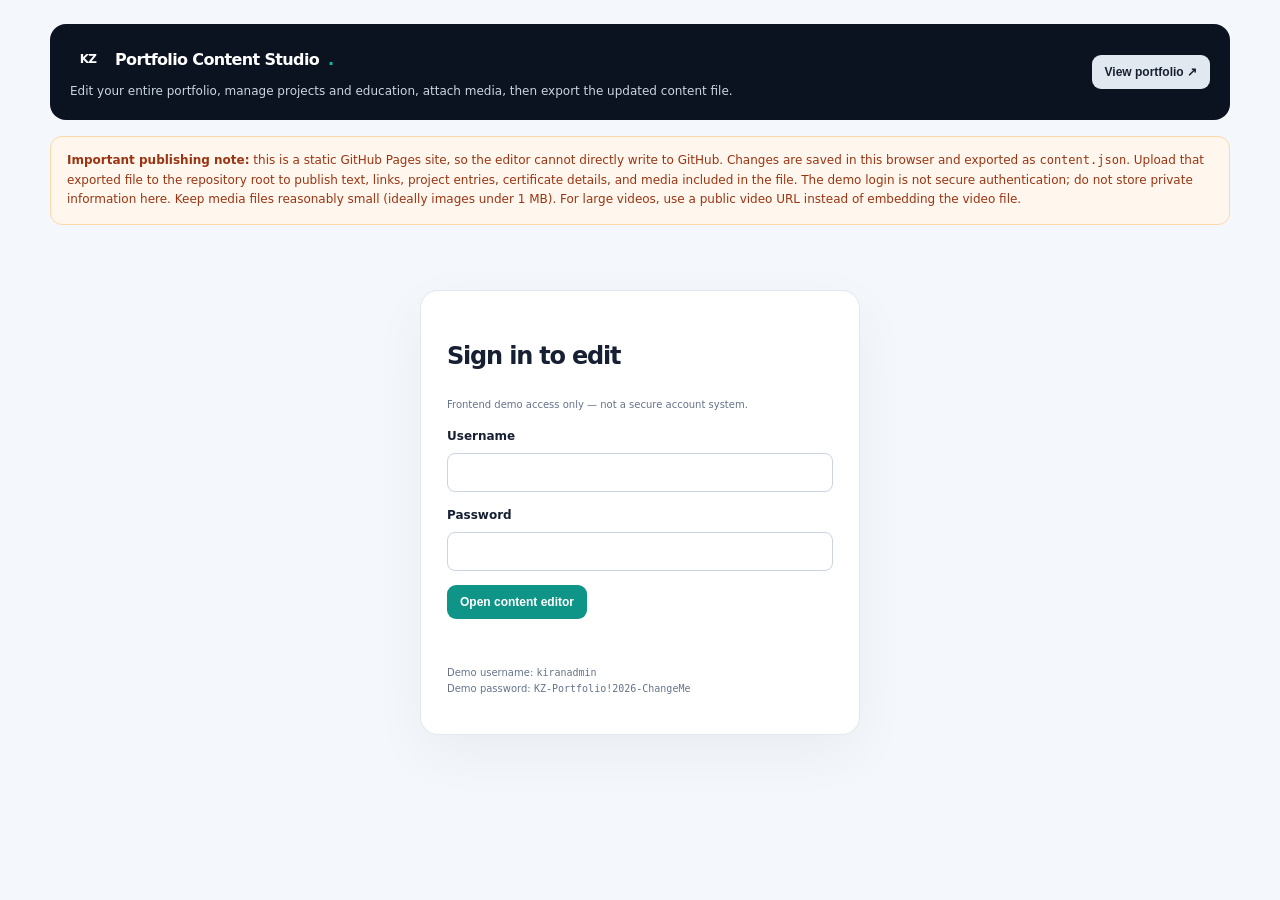
==== admin/index.html @ 41fad1ca "Add files via upload" ====
<!doctype html><html lang="en"><head><meta charset="utf-8"><meta name="viewport" content="width=device-width,initial-scale=1"><meta name="theme-color" content="#0b1220"><title>Portfolio Content Studio — Kiran Zahid</title><link rel="stylesheet" href="../styles.css"><style>
:root{--admin-bg:#f4f7fb}.admin-body{background:var(--admin-bg);color:#172033}.admin-wrap{width:min(1180px,calc(100% - 28px));margin:24px auto 60px}.topbar{display:flex;align-items:center;justify-content:space-between;gap:16px;flex-wrap:wrap;padding:18px 20px;background:#0b1220;color:#fff;border-radius:16px}.topbar .brand{color:#fff}.topbar p{font-size:12px;color:#cbd5e1;margin:4px 0 0}.warning{margin:16px 0;padding:14px 16px;background:#fff7ed;border:1px solid #fed7aa;border-radius:12px;color:#9a3412;font-size:12px;line-height:1.65}.success{background:#ecfdf5;border:1px solid #a7f3d0;color:#065f46}.toolbar{display:flex;gap:8px;flex-wrap:wrap;margin:14px 0}.btnx{border:0;border-radius:9px;padding:10px 13px;background:#0b1220;color:#fff;font:600 12px Inter, sans-serif;cursor:pointer}.btnx.alt{background:#e2e8f0;color:#172033}.btnx.teal{background:#0f9488}.btnx.danger{background:#fee2e2;color:#991b1b}.btnx:focus-visible{outline:3px solid #14b8a6;outline-offset:2px}.status{font-size:12px;min-height:22px;color:#0f766e}.layout{display:grid;grid-template-columns:245px minmax(0,1fr);gap:16px;align-items:start}.sidebar{position:sticky;top:12px;background:white;border:1px solid #e2e8f0;border-radius:14px;padding:12px}.sidebar h3{font-size:12px;margin:6px 8px 10px}.side-link{display:block;width:100%;text-align:left;border:0;background:transparent;border-radius:8px;padding:10px;font:600 12px Inter,sans-serif;color:#475569;cursor:pointer}.side-link:hover,.side-link.active{background:#ccfbf1;color:#115e59}.editor{min-width:0}.group{background:white;border:1px solid #e2e8f0;border-radius:14px;margin-bottom:14px;overflow:hidden}.group-head{display:flex;align-items:center;justify-content:space-between;gap:10px;padding:16px 18px;background:#fbfdff;border-bottom:1px solid #edf2f7}.group-head h2{font-size:17px;letter-spacing:-.03em;margin:0;overflow-wrap:anywhere}.group-body{padding:16px 18px}.field{border:1px solid #e2e8f0;border-radius:10px;padding:12px;margin:9px 0;min-width:0}.field>label,.field-label{display:block;font-size:11px;font-weight:750;color:#334155;margin-bottom:7px;overflow-wrap:anywhere}.field input[type=text],.field input[type=url],.field input[type=email],.field input[type=number],.field textarea,.field select{display:block;width:100%;border:1px solid #cbd5e1;border-radius:8px;padding:10px;font:13px Inter,sans-serif;color:#172033;background:#fff}.field textarea{min-height:82px;resize:vertical}.field input:focus,.field textarea:focus{outline:2px solid #99f6e4;border-color:#0f9488}.hint{font-size:10px;color:#64748b;margin-top:6px;line-height:1.5}.object-fields{display:grid;grid-template-columns:repeat(2,minmax(0,1fr));gap:4px}.array-item{border:1px solid #dbe4ef;border-radius:11px;margin:12px 0;overflow:hidden}.array-item-head{display:flex;align-items:center;justify-content:space-between;gap:8px;background:#f8fafc;padding:10px 12px}.array-item-head strong{font-size:12px;overflow-wrap:anywhere}.array-item-body{padding:9px}.array-actions{display:flex;gap:7px;flex-wrap:wrap;margin-top:10px}.media-preview{max-width:100%;max-height:180px;display:block;margin-top:8px;border-radius:8px}.field-actions{display:flex;gap:8px;flex-wrap:wrap;margin-top:8px}.add-field{display:flex;gap:8px;flex-wrap:wrap;margin-top:12px}.add-field input{flex:1;min-width:140px;padding:9px;border:1px solid #cbd5e1;border-radius:8px}.login-card{max-width:440px;margin:65px auto;background:white;border:1px solid #e2e8f0;border-radius:18px;padding:26px;box-shadow:0 18px 55px #0f172a0c}.login-card h1{font-size:24px;letter-spacing:-.05em}.login-card label{display:block;font-size:12px;font-weight:700;margin:14px 0}.login-card input{display:block;width:100%;margin-top:6px;padding:11px;border:1px solid #cbd5e1;border-radius:8px}.hidden{display:none!important}.small{font-size:10px;color:#64748b}.count{font-size:10px;color:#64748b;background:#e2e8f0;border-radius:99px;padding:4px 7px}.mobile-select{display:none;width:100%;padding:10px;border-radius:8px;margin-bottom:12px}@media(max-width:780px){.layout{grid-template-columns:1fr}.sidebar{position:static}.side-links{display:none}.mobile-select{display:block}.object-fields{grid-template-columns:1fr}.group-body{padding:12px}.admin-wrap{width:calc(100% - 18px);margin-top:9px}.topbar{border-radius:12px;padding:14px}}
</style></head><body class="admin-body"><main class="admin-wrap"><header class="topbar"><div><a class="brand" href="../index.html"><span class="mark">KZ</span>Portfolio Content Studio<span class="dot">.</span></a><p>Edit your entire portfolio, manage projects and education, attach media, then export the updated content file.</p></div><a class="btnx alt" href="../index.html">View portfolio ↗</a></header>
<div class="warning"><b>Important publishing note:</b> this is a static GitHub Pages site, so the editor cannot directly write to GitHub. Changes are saved in this browser and exported as <code>content.json</code>. Upload that exported file to the repository root to publish text, links, project entries, certificate details, and media included in the file. The demo login is not secure authentication; do not store private information here. Keep media files reasonably small (ideally images under 1 MB). For large videos, use a public video URL instead of embedding the video file.</div>
<section id="loginView" class="login-card"><h1>Sign in to edit</h1><p class="small">Frontend demo access only — not a secure account system.</p><form id="loginForm"><label>Username<input id="username" autocomplete="username" required></label><label>Password<input id="password" type="password" autocomplete="current-password" required></label><button class="btnx teal" type="submit">Open content editor</button><p class="status" id="loginStatus" aria-live="polite"></p></form><p class="small">Demo username: <code>kiranadmin</code><br>Demo password: <code>KZ-Portfolio!2026-ChangeMe</code></p></section>
<section id="studio" class="hidden"><div class="toolbar"><button class="btnx teal" id="saveDraft">Save draft in this browser</button><button class="btnx" id="exportJson">Export content.json for GitHub</button><button class="btnx alt" id="importJson">Import content.json</button><input id="importFile" type="file" accept="application/json,.json" class="hidden"><button class="btnx alt" id="reloadRemote">Reload published content</button><button class="btnx alt" id="previewSite">Open website</button><button class="btnx alt" id="logout">Log out</button></div><div id="status" class="status" role="status" aria-live="polite"></div><div class="layout"><aside class="sidebar"><h3>EDIT CONTENT AREAS</h3><select id="sectionSelect" class="mobile-select" aria-label="Select content area"></select><div id="sideLinks" class="side-links"></div><p class="small">Use “Add item” to add projects, skills, jobs, education or certificates. Use “Add field” to create additional custom fields.</p></aside><div class="editor"><div class="group"><div class="group-head"><h2 id="activeTitle">Portfolio content</h2><span class="count" id="itemCount">Editable</span></div><div class="group-body" id="editorArea"></div></div><div class="warning success"><b>Publishing checklist:</b> export the JSON, upload the exported <code>content.json</code> to the root of your existing GitHub repository, commit the change, wait for Pages to deploy, and refresh the public site. Uploaded image/PDF data is embedded in that JSON file.</div></div></div></section></main>
<script>
const LOGIN_USER='kiranadmin',LOGIN_PASS='KZ-Portfolio!2026-ChangeMe',DRAFT_KEY='kz-portfolio-content-v2';
const $=s=>document.querySelector(s);let data=null,active='profile',dirty=false;
const sections=[['site','Site settings'],['profile','Profile & about'],['links','Social & external links'],['skills','Skills'],['projects','Projects'],['experience','Experience'],['education','Education & courses'],['certificates','Certificates'],['contact','Contact & custom fields'],['footer','Footer']];
const clone=x=>JSON.parse(JSON.stringify(x));const pretty=k=>String(k).replace(/([a-z])([A-Z])/g,'$1 $2').replace(/[_-]/g,' ').replace(/^./,c=>c.toUpperCase());
function setStatus(msg,bad=false){$('#status').textContent=msg;$('#status').style.color=bad?'#b91c1c':'#0f766e'}
$('#loginForm').addEventListener('submit',async e=>{e.preventDefault();if($('#username').value.trim()!==LOGIN_USER||$('#password').value!==LOGIN_PASS){$('#loginStatus').textContent='Incorrect username or password.';return}$('#loginView').classList.add('hidden');$('#studio').classList.remove('hidden');await loadInitial();});
async function loadInitial(){try{const r=await fetch('../content.json',{cache:'no-store'});if(!r.ok)throw Error('fetch');data=await r.json();setStatus('Published content loaded. Edit fields and export when ready.')}catch(e){try{const raw=localStorage.getItem(DRAFT_KEY);if(raw){data=JSON.parse(raw);setStatus('Loaded saved browser draft.')}else{setStatus('Could not load content.json. Use Import content.json to load a copy.',true);return}}catch(_){setStatus('Could not load content. Import a valid content.json file.',true);return}}buildNav();renderActive();}
function buildNav(){const nav=$('#sideLinks'),sel=$('#sectionSelect');nav.replaceChildren();sel.replaceChildren();sections.forEach(([key,label])=>{const b=document.createElement('button');b.className='side-link'+(active===key?' active':'');b.textContent=label;b.onclick=()=>{active=key;renderActive();buildNav()};nav.append(b);const o=document.createElement('option');o.value=key;o.textContent=label;sel.append(o)});sel.value=active;sel.onchange=()=>{active=sel.value;renderActive();buildNav()}}
function valueType(v){if(v===null)return 'string';if(Array.isArray(v))return 'array';if(typeof v==='object')return 'object';return typeof v}
function makeField(key,val,path){const wrap=document.createElement('div');wrap.className='field';const label=document.createElement('label');label.className='field-label';label.textContent=pretty(key);wrap.append(label);const type=valueType(val);if(type==='object'){const inner=document.createElement('div');inner.className='object-fields';Object.entries(val).forEach(([k,v])=>inner.append(makeField(k,v,[...path,k])));wrap.append(inner);const add=document.createElement('div');add.className='add-field';const input=document.createElement('input');input.placeholder='New field name';const btn=document.createElement('button');btn.className='btnx alt';btn.type='button';btn.textContent='Add field';btn.onclick=()=>{const k=input.value.trim();if(!k)return;if(Object.hasOwn(val,k)){setStatus('That field already exists.',true);return}val[k]='';dirty=true;renderActive()};add.append(input,btn);wrap.append(add);return wrap}
if(type==='array'){const list=document.createElement('div');val.forEach((item,i)=>{const card=document.createElement('div');card.className='array-item';const head=document.createElement('div');head.className='array-item-head';const strong=document.createElement('strong');strong.textContent=`${pretty(key)} item ${i+1}${item&&typeof item==='object'&&!Array.isArray(item)?' — '+(item.title||item.name||item.role||item.label||item.organization||''):''}`;const del=document.createElement('button');del.className='btnx danger';del.type='button';del.textContent='Remove';del.onclick=()=>{if(confirm('Remove this item?')){val.splice(i,1);dirty=true;renderActive()}};head.append(strong,del);const body=document.createElement('div');body.className='array-item-body';body.append(makeField(String(i+1),item,[...path,i]));card.append(head,body);list.append(card)});const actions=document.createElement('div');actions.className='array-actions';const add=document.createElement('button');add.className='btnx teal';add.type='button';add.textContent='＋ Add item';add.onclick=()=>{let template;if(val.length)template=blankLike(val[0]);else template=key==='tags'?'New tag':key==='aboutParagraphs'?'New paragraph':key==='extraFields'?{label:'New field',value:''}:key==='certificates'?{title:'New certificate',issuer:'',date:'',description:'',image:'',pdf:'',link:''}:key==='links'?{label:'New link',url:'https://'}:key==='skills'?{title:'New skill group',description:'',icon:'✳',tags:[]}:key==='projects'?{title:'New project',category:'Project',status:'In progress',description:'',tags:[],image:'',imageAlt:'Project image',video:'',pdf:'',link:'',notes:''}:key==='experience'?{type:'EXPERIENCE',duration:'',role:'',organization:'',description:'',link:'',image:''}:key==='education'?{type:'COURSE',title:'New course',institution:'',status:'In progress',description:'',certificateImage:'',certificatePdf:'',link:''}:'';val.push(template);dirty=true;renderActive()};actions.append(add);wrap.append(list,actions);return wrap}
const input=(type==='boolean')?document.createElement('input'):((/description|intro|paragraph|notes|tagline|aboutLead/i.test(key)||String(val||'').length>110)?document.createElement('textarea'):document.createElement('input'));
if(type==='boolean'){input.type='checkbox';input.checked=!!val;input.onchange=()=>{setAt(path,input.checked);dirty=true}}else if(type==='number'){input.type='number';input.value=val;input.onchange=()=>{setAt(path,Number(input.value));dirty=true}}else{input.value=val??'';input.type='text';input.autocomplete='off';if(input.tagName==='TEXTAREA')input.rows=3;input.oninput=()=>{setAt(path,input.value);dirty=true;const preview=wrap.querySelector('.media-preview');if(preview&&/^data:image|^https?:.*\.(png|jpe?g|gif|webp|svg)(\?.*)?$/i.test(input.value)){preview.src=input.value}else if(preview){preview.remove()}}}
if(/^(image|portrait|certificateImage|imageAlt)$/i.test(key)||/image|portrait|photo|certificateimage/i.test(key)){input.placeholder='Paste an image URL, or use Upload image below';}else if(/^(pdf|cv|certificatePdf|video|link|url)$/i.test(key)||/pdf|video|url|link/i.test(key)){input.placeholder='Paste a public URL or relative file path';}
wrap.append(input);
if(/image|portrait|certificateimage/i.test(key)){const file=document.createElement('input');file.type='file';file.accept='image/*';file.style.marginTop='9px';file.setAttribute('aria-label','Upload image');file.onchange=()=>{const f=file.files[0];if(!f)return;if(f.size>1.5*1024*1024&&!confirm('This image is larger than 1.5 MB and will make content.json large. Continue?')){file.value='';return}const reader=new FileReader();reader.onload=()=>{setAt(path,reader.result);dirty=true;renderActive();setStatus('Image embedded in draft. Export content.json to publish it.')};reader.readAsDataURL(f)};const upLabel=document.createElement('div');upLabel.className='hint';upLabel.textContent='Or upload an image (embedded in content.json; keep it small).';wrap.append(file,upLabel);if(typeof val==='string'&&val.startsWith('data:image')){const img=document.createElement('img');img.className='media-preview';img.src=val;img.alt='Current image preview';wrap.append(img)}}
if(/pdf|cv/i.test(key)){const file=document.createElement('input');file.type='file';file.accept='application/pdf';file.style.marginTop='9px';file.onchange=()=>{const f=file.files[0];if(!f)return;if(f.size>4*1024*1024&&!confirm('This PDF is larger than 4 MB and will make content.json large. Continue?')){file.value='';return}const reader=new FileReader();reader.onload=()=>{setAt(path,reader.result);dirty=true;renderActive();setStatus('PDF embedded in draft. Export content.json to publish it.')};reader.readAsDataURL(f)};const hint=document.createElement('div');hint.className='hint';hint.textContent='Optional: upload a small PDF, or paste a relative path/URL above.';wrap.append(file,hint)}
if(/video/i.test(key)){const file=document.createElement('input');file.type='file';file.accept='video/mp4,video/webm,video/ogg';file.style.marginTop='9px';file.onchange=()=>{const f=file.files[0];if(!f)return;if(f.size>8*1024*1024&&!confirm('This video is larger than 8 MB and will make content.json very large. Continue?')){file.value='';return}const reader=new FileReader();reader.onload=()=>{setAt(path,reader.result);dirty=true;renderActive();setStatus('Video embedded in draft. Export content.json to publish it. For large videos, use a hosted video URL instead.')};reader.readAsDataURL(f)};const hint=document.createElement('div');hint.className='hint';hint.textContent='Paste a public video URL, or upload a small MP4/WebM/Ogg video (up to 8 MB recommended). For large videos, use a hosted URL.';wrap.append(file,hint)}
if(path.length>1){const del=document.createElement('button');del.type='button';del.className='btnx alt';del.style.marginTop='8px';del.textContent='Remove this field';del.onclick=()=>{if(confirm('Remove field “'+pretty(key)+'”?')){deleteAt(path);dirty=true;renderActive()}};wrap.append(del)}
return wrap}
function blankLike(v){if(Array.isArray(v))return [];if(v&&typeof v==='object')return Object.fromEntries(Object.entries(v).map(([k,x])=>[k,blankLike(x)]));if(typeof v==='number')return 0;if(typeof v==='boolean')return false;return ''}
function getAt(path){return path.reduce((o,k)=>o[k],data)}function setAt(path,v){let o=data;for(let i=0;i<path.length-1;i++)o=o[path[i]];o[path[path.length-1]]=v}function deleteAt(path){let o=data;for(let i=0;i<path.length-1;i++)o=o[path[i]];if(Array.isArray(o))o.splice(path[path.length-1],1);else delete o[path[path.length-1]]}
function renderActive(){if(!data)return;const entry=sections.find(x=>x[0]===active);$('#activeTitle').textContent=entry?entry[1]:active;$('#itemCount').textContent=Array.isArray(data[active])?`${data[active].length} items`:'Editable fields';const area=$('#editorArea');area.replaceChildren();const val=data[active];area.append(makeField(active,val,[active]));dirty=false}
$('#saveDraft').onclick=()=>{try{localStorage.setItem(DRAFT_KEY,JSON.stringify(data));setStatus('Draft saved in this browser. It is not published until you export and upload content.json.')}catch(e){setStatus('Could not save draft. Media may be too large; export content.json instead.',true)}};
$('#exportJson').onclick=()=>{try{const blob=new Blob([JSON.stringify(data,null,2)],{type:'application/json;charset=utf-8'});const url=URL.createObjectURL(blob);const a=document.createElement('a');a.href=url;a.download='content.json';document.body.append(a);a.click();a.remove();setTimeout(()=>URL.revokeObjectURL(url),1000);setStatus('Exported content.json. Upload this file to the root of your GitHub repository and commit it.')}catch(e){setStatus('Export failed: '+e.message,true)}};
$('#importJson').onclick=()=>$('#importFile').click();$('#importFile').onchange=async e=>{const f=e.target.files[0];if(!f)return;try{const parsed=JSON.parse(await f.text());if(!parsed.profile||!parsed.site)throw Error('This does not look like the portfolio content.json file.');data=parsed;active='profile';buildNav();renderActive();setStatus('Imported JSON. Review it, then export when ready.')}catch(err){setStatus('Import failed: '+err.message,true)}e.target.value=''};
$('#reloadRemote').onclick=async()=>{if(dirty&&!confirm('Reloading replaces unsaved edits. Continue?'))return;try{const r=await fetch('../content.json?reload='+Date.now(),{cache:'no-store'});if(!r.ok)throw Error('HTTP '+r.status);data=await r.json();buildNav();renderActive();setStatus('Reloaded currently published content.')}catch(e){setStatus('Could not reload published content. Use Import instead.',true)}};
$('#previewSite').onclick=()=>window.open('../index.html','_blank','noopener');$('#logout').onclick=()=>{if(dirty&&!confirm('You have unsaved changes. Log out anyway?'))return;$('#studio').classList.add('hidden');$('#loginView').classList.remove('hidden');$('#loginForm').reset()};
</script></body></html>
---- styles.css ----
:root{--navy:#0b1220;--navy2:#14213d;--teal:#14b8a6;--blue:#3b82f6;--bg:#f8fafc;--ink:#172033;--muted:#64748b;--line:#e2e8f0;--container:1160px;--ease:220ms ease}*{box-sizing:border-box}html{scroll-behavior:smooth;scroll-padding-top:90px}body{margin:0;font-family:Inter,ui-sans-serif,system-ui,-apple-system,"Segoe UI",sans-serif;color:var(--ink);line-height:1.65;-webkit-font-smoothing:antialiased}a{color:inherit;text-decoration:none}.container{width:min(var(--container),calc(100% - 48px));margin:auto}.skip{position:absolute;top:-60px;left:12px;z-index:999;background:white;padding:10px}.skip:focus{top:12px}.header{height:80px;position:sticky;top:0;z-index:50;background:rgba(255,255,255,.94);backdrop-filter:blur(16px);border-bottom:1px solid #e2e8f0}.nav{height:100%;display:flex;align-items:center;justify-content:space-between;gap:20px}.brand{display:inline-flex;align-items:center;gap:9px;font-size:16px;font-weight:750;letter-spacing:-.04em;white-space:nowrap}.mark{width:36px;height:36px;display:grid;place-items:center;background:var(--navy);color:white;border-radius:11px;font-size:12px}.dot{color:var(--teal)}nav{display:flex;align-items:center;gap:23px;font-size:11px;font-weight:650;color:#475569}nav>a:not(.navcv):hover{color:var(--teal)}.navcv{padding:10px 14px;background:var(--navy);color:white;border-radius:9px}.menu{display:none}.hero{position:relative;overflow:hidden;background:var(--navy);color:#fff;padding:80px 0 70px;min-height:610px;display:flex;align-items:center}.gridbg{position:absolute;inset:0;background-image:linear-gradient(rgba(148,163,184,.05) 1px,transparent 1px),linear-gradient(90deg,rgba(148,163,184,.05) 1px,transparent 1px);background-size:54px 54px;mask-image:linear-gradient(90deg,#000,transparent 90%)}.hero-grid{position:relative;display:grid;grid-template-columns:1.1fr .9fr;gap:48px;align-items:center}.eyebrow{display:inline-flex;align-items:center;gap:9px;border:1px solid #334155;background:#101c30;border-radius:99px;padding:7px 12px;color:#cbd5e1;font-size:10px}.eyebrow i,.availability i{width:7px;height:7px;border-radius:50%;background:var(--teal);box-shadow:0 0 0 4px #14b8a61e}.kicker{font-size:10px;letter-spacing:.22em;color:#94a3b8;font-weight:800;margin:28px 0 4px}.hero h1{font-size:clamp(52px,6.5vw,78px);letter-spacing:-.075em;line-height:1.03;margin:0;font-weight:800}.hero h1 span{color:var(--teal)}.hero h2{font-size:15px;line-height:1.65;font-weight:550;color:#d2dae6;max-width:520px;margin:20px 0 12px}.hero h2 b{color:var(--teal);font-weight:400}.intro{font-size:14px;color:#aebbd0;max-width:520px;line-height:1.85}.actions{display:flex;gap:12px;flex-wrap:wrap;margin-top:27px}.btn{display:inline-flex;align-items:center;justify-content:center;gap:12px;border-radius:10px;padding:13px 18px;font-size:11px;font-weight:750;min-height:46px;transition:transform var(--ease),background var(--ease)}.btn:hover{transform:translateY(-2px)}.primary{background:var(--teal);color:#062a2a}.primary:hover{background:#2dd4bf}.outline{border:1px solid #475569;color:#f8fafc}.outline:hover{background:#ffffff0d}.social{display:flex;flex-wrap:wrap;gap:20px;margin-top:31px}.social a{font-size:10px;color:#9aa9bf;font-weight:650}.social a:hover{color:white}.hero-visual{position:relative;min-height:390px;display:grid;place-items:center}.orbit{position:absolute;width:360px;height:360px;border:1px solid #14b8a628;border-radius:50%;box-shadow:0 0 0 35px #3b82f60a,0 0 0 75px #14b8a608}.portrait{position:relative;width:270px;height:325px;border:1px solid #47556980;border-radius:28px;background:linear-gradient(145deg,#1e293b,#0f172a);display:flex;align-items:center;justify-content:center;flex-direction:column;box-shadow:0 28px 80px #0004}.avatar{width:130px;height:130px;border:1px solid #5eead4;border-radius:50%;display:grid;place-items:center;background:linear-gradient(145deg,#1f3d56,#13263c);font-size:39px;font-weight:800;color:#d5fff8;letter-spacing:-.08em}.portrait small{font-size:8px;letter-spacing:.15em;color:#7e94ad;margin-top:15px}.portrait p{text-align:center;color:#cbd5e1;font-size:14px;line-height:1.6}.portrait p strong{color:#fff}.float{position:absolute;display:flex;align-items:center;gap:10px;padding:12px;background:#111d30;border:1px solid #47556980;border-radius:12px;box-shadow:0 12px 30px #0003}.ftop{top:40px;right:-5px}.fbottom{bottom:34px;left:-12px}.mini{width:30px;height:30px;display:grid;place-items:center;border-radius:8px}.mini.teal{background:#14b8a626;color:#5eead4}.mini.blue{background:#3b82f626;color:#93c5fd}.float b,.float small{display:block}.float b{font-size:10px}.float small{font-size:8px;color:#94a3b8}.hero-line{position:absolute;bottom:0;height:3px;width:100%;background:linear-gradient(90deg,transparent,var(--teal),var(--blue),transparent)}.section{padding:100px 0}.two{display:grid;grid-template-columns:.8fr 1.2fr;gap:90px}.label{font-size:10px;letter-spacing:.18em;font-weight:800;color:#64748b;margin:0 0 18px}.section-title{font-size:clamp(32px,4vw,45px);line-height:1.15;letter-spacing:-.065em;margin:0;font-weight:800}.section-title span{color:var(--teal)}.accent{width:52px;height:3px;background:var(--teal);border-radius:5px;margin-top:24px}.copy .lead{font-size:19px;font-weight:650;line-height:1.55;letter-spacing:-.03em;margin:0 0 16px}.copy>p:not(.lead){font-size:13px;color:var(--muted);line-height:1.9}.facts{display:grid;grid-template-columns:repeat(3,1fr);gap:12px;border-top:1px solid var(--line);padding-top:22px;margin-top:26px}.facts>div{display:flex;gap:9px;align-items:flex-start}.facts b{display:grid;place-items:center;flex-shrink:0;width:30px;height:30px;border-radius:9px;background:#f0fdfa;color:#0f9488}.facts span{font-size:9px;color:var(--muted);line-height:1.5}.facts strong{display:block;color:var(--ink);font-size:10px}.skills{background:var(--bg)}.heading{margin-bottom:36px}.heading>p:last-child{font-size:13px;color:var(--muted);margin-top:13px}.center{text-align:center}.center>p:last-child{margin-inline:auto}.skill-grid{display:grid;grid-template-columns:repeat(4,1fr);gap:15px}.skill-card{padding:23px 20px;border:1px solid var(--line);border-radius:16px;background:#fff;transition:transform var(--ease),box-shadow var(--ease)}.skill-card:hover,.project:hover{transform:translateY(-4px);box-shadow:0 18px 50px #0f172a0c}.skill-icon{width:41px;height:41px;border-radius:12px;display:grid;place-items:center;font-size:18px;font-weight:700}.mint{background:#ccfbf1;color:#0f766e}.bluebg{background:#dbeafe;color:#1d4ed8}.purple{background:#ede9fe;color:#6d28d9}.amber{background:#fef3c7;color:#b45309}.skill-card h3{font-size:15px;letter-spacing:-.03em;margin:16px 0 7px}.skill-card p{font-size:10px;color:var(--muted);line-height:1.75}.tags{display:flex;flex-wrap:wrap;gap:6px}.tags span{background:#f1f5f9;color:#475569;padding:5px 7px;border-radius:6px;font-size:8px;font-weight:650;line-height:1.4}.project-grid{display:grid;grid-template-columns:repeat(2,minmax(0,1fr));gap:20px}.project{border:1px solid var(--line);border-radius:17px;overflow:hidden;background:white;transition:transform var(--ease),box-shadow var(--ease);min-width:0}.art{height:220px;position:relative;display:flex;align-items:center;justify-content:center;overflow:hidden}.art>small{position:absolute;bottom:13px;left:16px;font-size:7px;letter-spacing:.14em;color:#9cb0c4}.lead-art{background:linear-gradient(135deg,#101c31,#1b3550)}.lead-art:before{content:"";position:absolute;inset:0;background-image:radial-gradient(#94a3b830 1px,transparent 1px);background-size:18px 18px}.artlabel{position:absolute;top:15px;left:17px;font-size:8px;letter-spacing:.15em;color:#a8bdcf;font-weight:800;z-index:1}.flow{position:relative;display:flex;align-items:center;gap:8px;z-index:1}.flow span{padding:14px 8px;background:#0f172acc;border:1px solid #64748b80;border-radius:8px;color:#e2e8f0;font-size:8px}.flow i{color:#5eead4;font-style:normal}.support-art{background:linear-gradient(135deg,#18243c,#293a58)}.mailbox{width:min(310px,84%);background:#0a1322d9;border:1px solid #94a3b840;border-radius:11px;overflow:hidden;color:#dbe5ef;z-index:1}.mailhead{font-size:8px;letter-spacing:.1em;padding:11px;border-bottom:1px solid #94a3b820;color:#b9c8da}.mailbox>div:not(.mailhead){padding:12px;border-bottom:1px solid #94a3b81c;font-size:9px}.mailbox small{display:block;color:#8da0b7;margin-left:22px;font-size:8px}.qa-art{background:linear-gradient(135deg,#eaf5f4,#e9effa)}.checklist{width:min(310px,82%);background:#fff;border:1px solid #dbe6e9;border-radius:12px;padding:15px;box-shadow:0 18px 35px #0f172a0d}.checklist>b{display:block;font-size:9px;letter-spacing:.1em;color:#64748b;border-bottom:1px solid #edf2f5;padding-bottom:10px}.checklist>b span{float:right;color:#0f9488}.checklist p{font-size:9px;color:#334155;border-bottom:1px solid #f1f5f9;padding:8px 0;margin:0}.checklist small{float:right;color:#94a3b8;font-size:8px}.progress{height:4px;background:#e2e8f0;margin-top:10px;border-radius:5px;overflow:hidden}.progress i{display:block;width:68%;height:100%;background:var(--teal)}.robot-art{background:linear-gradient(135deg,#121e31,#273e58);flex-direction:column;gap:12px}.robot{width:120px;height:120px;position:relative;display:flex;align-items:center;flex-direction:column;padding-top:10px}.rhead{width:60px;height:45px;border:2px solid #6ee7d8;background:#193a4c;border-radius:14px;display:flex;justify-content:center;align-items:center;gap:12px}.rhead i{width:8px;height:8px;background:#5eead4;border-radius:50%}.rbody{width:72px;height:42px;border:2px solid #668aa5;border-radius:12px;margin-top:6px;background:#20344d;display:flex;align-items:center;justify-content:center;gap:14px}.rbody i{width:8px;height:8px;border:2px solid #93c5fd;border-radius:50%}.rarm{position:absolute;top:64px;width:22px;height:6px;background:#64859d;border-radius:5px}.rarm.left{left:0;transform:rotate(30deg)}.rarm.right{right:0;transform:rotate(-30deg)}.wheel{position:absolute;bottom:0;width:55px;height:8px;border-radius:50%;background:#334d64;border:1px solid #668aa5}.health-art{background:linear-gradient(135deg,#f0fdfa,#eff6ff)}.health-art:before{content:"";width:160px;height:160px;border:1px solid #14b8a633;border-radius:50%;box-shadow:0 0 0 24px #14b8a60d,0 0 0 48px #3b82f60a;position:absolute}.healthplus{z-index:1;width:76px;height:76px;display:grid;place-items:center;border-radius:22px;background:white;box-shadow:0 15px 40px #0f172a18;color:#0f9488;font-size:35px}.project-body{padding:21px 22px 23px}.meta{display:flex;align-items:center;justify-content:space-between;gap:9px;margin-bottom:10px}.meta span{font-size:8px;letter-spacing:.1em;font-weight:800;color:#64748b}.meta em{font-style:normal;font-size:8px;font-weight:700;padding:5px 7px;background:#ecfeff;color:#0e7490;border-radius:6px}.meta em.warm{background:#fff7ed;color:#c2410c}.project h3{font-size:18px;letter-spacing:-.04em;line-height:1.4;margin:0 0 9px}.project-body>p:not(.note){font-size:11px;line-height:1.8;color:var(--muted);margin:0 0 14px}.note{font-size:9px;line-height:1.6;color:#94a3b8;margin:12px 0 0}.side-note{font-size:12px;color:var(--muted);max-width:280px;margin-top:22px}.timeline{border-left:1px solid #cbd5e1;padding-left:24px}.timeline article{position:relative;padding-bottom:27px}.timeline article:before{content:"";position:absolute;left:-30px;top:5px;width:10px;height:10px;border-radius:50%;background:var(--teal);border:3px solid #ccfbf1}.time-meta{font-size:8px;letter-spacing:.1em;color:#0f9488;font-weight:800;margin-bottom:6px}.time-meta span{color:#94a3b8;margin-left:10px;letter-spacing:0;font-weight:500}.timeline h3{font-size:18px;margin:0;letter-spacing:-.03em}.timeline h4{font-size:11px;margin:2px 0 7px;color:#475569}.timeline p{font-size:11px;color:var(--muted);line-height:1.8;margin:0}.edu-grid{display:grid;grid-template-columns:repeat(2,1fr);gap:12px;margin-top:35px}.edu-grid article{display:flex;gap:14px;padding:20px;border:1px solid var(--line);border-radius:14px}.edu-grid article>b{display:grid;place-items:center;width:36px;height:36px;flex-shrink:0;background:#e6fffb;color:#0f766e;border-radius:10px;font-size:10px}.edu-grid small{font-size:8px;letter-spacing:.12em;font-weight:800;color:#64748b}.edu-grid h3{font-size:14px;margin:3px 0}.edu-grid p{font-size:10px;color:var(--muted);margin:0 0 6px}.edu-grid em{font-style:normal;font-size:9px;color:#0f9488;font-weight:600}.edu-note{font-size:9px;color:#94a3b8;margin-top:17px}.contact{background:var(--navy);color:white;padding:83px 0;position:relative;overflow:hidden}.contact:after{content:"";position:absolute;right:-150px;top:-210px;width:430px;height:430px;border:1px solid #14b8a633;border-radius:50%;box-shadow:0 0 0 45px #14b8a608,0 0 0 90px #14b8a605}.contact-grid{position:relative;z-index:1;display:grid;grid-template-columns:1fr .9fr;gap:70px;align-items:center}.label.light{color:#7f96b0}.contact h2{font-size:clamp(36px,4vw,50px);letter-spacing:-.07em;line-height:1.15;margin:0}.contact h2 span{color:var(--teal)}.contact-grid>div:first-child>p:not(.label){font-size:12px;color:#aab8ca;max-width:390px;line-height:1.8;margin:17px 0 23px}.white{background:white;color:var(--navy)}.white:hover{background:#dffaf5}.contact-card{background:#162439cc;border:1px solid #94a3b833;border-radius:17px;padding:26px}.contact-card>small{font-size:8px;letter-spacing:.15em;color:#8fa3bb;font-weight:800}.email{display:block;font-size:clamp(14px,2vw,19px);font-weight:650;letter-spacing:-.03em;margin:14px 0 22px;overflow-wrap:anywhere}.contact-card hr{border:0;border-top:1px solid #94a3b82e}.contact-links{display:grid;grid-template-columns:1fr 1fr;gap:9px}.contact-links a{font-size:10px;color:#c0ccdb;padding:8px 0;border-bottom:1px solid #94a3b81f}.contact-links a:hover{color:white}.availability{display:flex;align-items:center;gap:9px;color:#8fa3bb;font-size:8px;margin:20px 0 0}footer{background:#080e19;color:#8d9db1;padding:23px 0}.footer{display:flex;align-items:center;gap:20px;flex-wrap:wrap}.footer .brand{color:white;font-size:12px}.footer .mark{width:30px;height:30px;font-size:10px}.footer p{font-size:9px;margin:0;flex:1}.footlinks{display:flex;gap:15px;flex-wrap:wrap}.footlinks a,footer small{font-size:9px;color:#8d9db1}.footlinks a:hover{color:white}:focus-visible{outline:3px solid #2dd4bf;outline-offset:3px}::selection{background:#99f6e4;color:#0b1220}@media(max-width:1000px){nav{gap:12px}.two{gap:48px}.skill-grid{grid-template-columns:repeat(2,1fr)}.hero-grid{gap:25px}.contact-grid{gap:35px}}@media(max-width:760px){.container{width:calc(100% - 36px)}.header{height:70px}.menu{display:flex;flex-direction:column;gap:4px;align-items:center;justify-content:center;width:41px;height:41px;border:1px solid var(--line);border-radius:11px;background:white}.menu span{width:17px;height:2px;background:var(--navy)}nav{display:none;position:absolute;top:62px;left:18px;right:18px;background:white;border:1px solid var(--line);border-radius:14px;padding:14px;box-shadow:0 20px 45px #0f172a20;align-items:stretch;flex-direction:column;gap:0}nav.open{display:flex}nav>a:not(.navcv){padding:11px 8px;border-bottom:1px solid #f1f5f9}.navcv{text-align:center;margin-top:9px}.hero{padding:57px 0}.hero-grid{grid-template-columns:1fr;gap:35px}.hero h1{font-size:clamp(48px,13vw,67px)}.hero h2{font-size:13px}.hero-visual{min-height:330px}.portrait{width:245px;height:295px}.avatar{width:112px;height:112px}.orbit{width:320px;height:320px}.ftop{right:0;top:24px}.fbottom{left:0;bottom:22px}.section{padding:74px 0}.two{grid-template-columns:1fr;gap:30px}.section-title{font-size:36px}.facts{grid-template-columns:1fr;gap:13px}.facts>div{align-items:center}.skill-grid{grid-template-columns:1fr 1fr;gap:11px}.skill-card{padding:18px 15px}.skill-card h3{font-size:13px}.project-grid{grid-template-columns:1fr}.project-body{padding:19px}.edu-grid{grid-template-columns:1fr}.contact{padding:70px 0}.contact-grid{grid-template-columns:1fr;gap:30px}.contact h2{font-size:39px}.footer p{flex-basis:calc(100% - 130px)}.footlinks{width:100%;order:3;border-top:1px solid #94a3b824;padding-top:12px}}@media(max-width:390px){.container{width:calc(100% - 28px)}.skill-grid{grid-template-columns:1fr}.actions{flex-direction:column}.actions .btn{width:100%}.flow{gap:4px}.flow span{font-size:7px;padding:11px 5px}.project .meta{align-items:flex-start;flex-direction:column}.contact-card{padding:20px}}@media(prefers-reduced-motion:reduce){html{scroll-behavior:auto}*,*:before,*:after{animation-duration:.01ms!important;transition-duration:.01ms!important}}
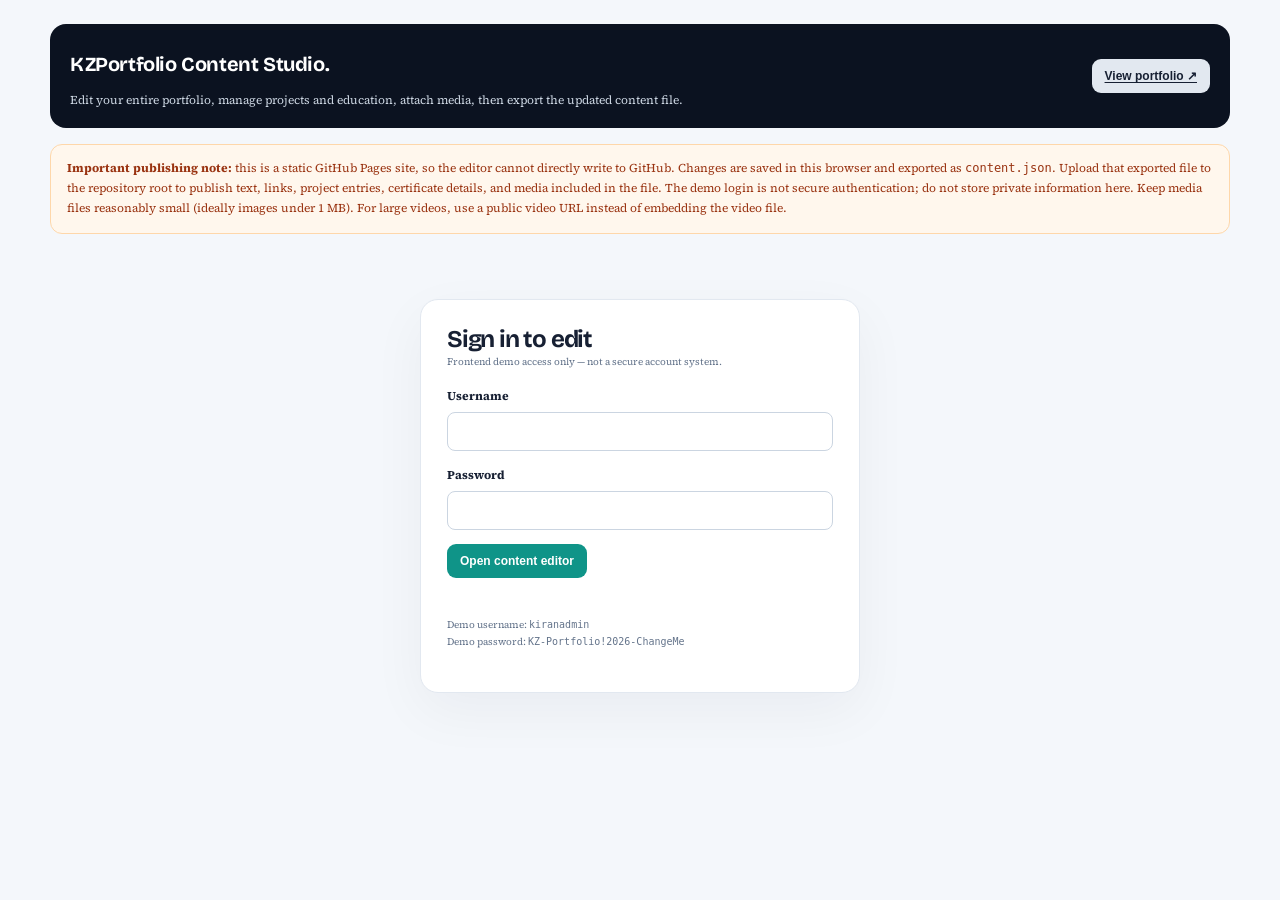
==== commit a57b2aa5: "Add files via upload" ====
--- a/admin/index.html
+++ b/admin/index.html
@@ -1,4 +1,4 @@
-<!doctype html><html lang="en"><head><meta charset="utf-8"><meta name="viewport" content="width=device-width,initial-scale=1"><meta name="theme-color" content="#0b1220"><title>Portfolio Content Studio — Kiran Zahid</title><link rel="stylesheet" href="../styles.css"><style>
+<!doctype html><html lang="en"><head><meta charset="utf-8"><meta name="viewport" content="width=device-width,initial-scale=1"><meta name="theme-color" content="#0b1220"><title>Portfolio Content Studio — Kiran Zahid</title><link rel="stylesheet" href="../style.css"><style>
 :root{--admin-bg:#f4f7fb}.admin-body{background:var(--admin-bg);color:#172033}.admin-wrap{width:min(1180px,calc(100% - 28px));margin:24px auto 60px}.topbar{display:flex;align-items:center;justify-content:space-between;gap:16px;flex-wrap:wrap;padding:18px 20px;background:#0b1220;color:#fff;border-radius:16px}.topbar .brand{color:#fff}.topbar p{font-size:12px;color:#cbd5e1;margin:4px 0 0}.warning{margin:16px 0;padding:14px 16px;background:#fff7ed;border:1px solid #fed7aa;border-radius:12px;color:#9a3412;font-size:12px;line-height:1.65}.success{background:#ecfdf5;border:1px solid #a7f3d0;color:#065f46}.toolbar{display:flex;gap:8px;flex-wrap:wrap;margin:14px 0}.btnx{border:0;border-radius:9px;padding:10px 13px;background:#0b1220;color:#fff;font:600 12px Inter, sans-serif;cursor:pointer}.btnx.alt{background:#e2e8f0;color:#172033}.btnx.teal{background:#0f9488}.btnx.danger{background:#fee2e2;color:#991b1b}.btnx:focus-visible{outline:3px solid #14b8a6;outline-offset:2px}.status{font-size:12px;min-height:22px;color:#0f766e}.layout{display:grid;grid-template-columns:245px minmax(0,1fr);gap:16px;align-items:start}.sidebar{position:sticky;top:12px;background:white;border:1px solid #e2e8f0;border-radius:14px;padding:12px}.sidebar h3{font-size:12px;margin:6px 8px 10px}.side-link{display:block;width:100%;text-align:left;border:0;background:transparent;border-radius:8px;padding:10px;font:600 12px Inter,sans-serif;color:#475569;cursor:pointer}.side-link:hover,.side-link.active{background:#ccfbf1;color:#115e59}.editor{min-width:0}.group{background:white;border:1px solid #e2e8f0;border-radius:14px;margin-bottom:14px;overflow:hidden}.group-head{display:flex;align-items:center;justify-content:space-between;gap:10px;padding:16px 18px;background:#fbfdff;border-bottom:1px solid #edf2f7}.group-head h2{font-size:17px;letter-spacing:-.03em;margin:0;overflow-wrap:anywhere}.group-body{padding:16px 18px}.field{border:1px solid #e2e8f0;border-radius:10px;padding:12px;margin:9px 0;min-width:0}.field>label,.field-label{display:block;font-size:11px;font-weight:750;color:#334155;margin-bottom:7px;overflow-wrap:anywhere}.field input[type=text],.field input[type=url],.field input[type=email],.field input[type=number],.field textarea,.field select{display:block;width:100%;border:1px solid #cbd5e1;border-radius:8px;padding:10px;font:13px Inter,sans-serif;color:#172033;background:#fff}.field textarea{min-height:82px;resize:vertical}.field input:focus,.field textarea:focus{outline:2px solid #99f6e4;border-color:#0f9488}.hint{font-size:10px;color:#64748b;margin-top:6px;line-height:1.5}.object-fields{display:grid;grid-template-columns:repeat(2,minmax(0,1fr));gap:4px}.array-item{border:1px solid #dbe4ef;border-radius:11px;margin:12px 0;overflow:hidden}.array-item-head{display:flex;align-items:center;justify-content:space-between;gap:8px;background:#f8fafc;padding:10px 12px}.array-item-head strong{font-size:12px;overflow-wrap:anywhere}.array-item-body{padding:9px}.array-actions{display:flex;gap:7px;flex-wrap:wrap;margin-top:10px}.media-preview{max-width:100%;max-height:180px;display:block;margin-top:8px;border-radius:8px}.field-actions{display:flex;gap:8px;flex-wrap:wrap;margin-top:8px}.add-field{display:flex;gap:8px;flex-wrap:wrap;margin-top:12px}.add-field input{flex:1;min-width:140px;padding:9px;border:1px solid #cbd5e1;border-radius:8px}.login-card{max-width:440px;margin:65px auto;background:white;border:1px solid #e2e8f0;border-radius:18px;padding:26px;box-shadow:0 18px 55px #0f172a0c}.login-card h1{font-size:24px;letter-spacing:-.05em}.login-card label{display:block;font-size:12px;font-weight:700;margin:14px 0}.login-card input{display:block;width:100%;margin-top:6px;padding:11px;border:1px solid #cbd5e1;border-radius:8px}.hidden{display:none!important}.small{font-size:10px;color:#64748b}.count{font-size:10px;color:#64748b;background:#e2e8f0;border-radius:99px;padding:4px 7px}.mobile-select{display:none;width:100%;padding:10px;border-radius:8px;margin-bottom:12px}@media(max-width:780px){.layout{grid-template-columns:1fr}.sidebar{position:static}.side-links{display:none}.mobile-select{display:block}.object-fields{grid-template-columns:1fr}.group-body{padding:12px}.admin-wrap{width:calc(100% - 18px);margin-top:9px}.topbar{border-radius:12px;padding:14px}}
 </style></head><body class="admin-body"><main class="admin-wrap"><header class="topbar"><div><a class="brand" href="../index.html"><span class="mark">KZ</span>Portfolio Content Studio<span class="dot">.</span></a><p>Edit your entire portfolio, manage projects and education, attach media, then export the updated content file.</p></div><a class="btnx alt" href="../index.html">View portfolio ↗</a></header>
 <div class="warning"><b>Important publishing note:</b> this is a static GitHub Pages site, so the editor cannot directly write to GitHub. Changes are saved in this browser and exported as <code>content.json</code>. Upload that exported file to the repository root to publish text, links, project entries, certificate details, and media included in the file. The demo login is not secure authentication; do not store private information here. Keep media files reasonably small (ideally images under 1 MB). For large videos, use a public video URL instead of embedding the video file.</div>
@@ -7,7 +7,7 @@
 <script>
 const LOGIN_USER='kiranadmin',LOGIN_PASS='KZ-Portfolio!2026-ChangeMe',DRAFT_KEY='kz-portfolio-content-v2';
 const $=s=>document.querySelector(s);let data=null,active='profile',dirty=false;
-const sections=[['site','Site settings'],['profile','Profile & about'],['links','Social & external links'],['skills','Skills'],['projects','Projects'],['experience','Experience'],['education','Education & courses'],['certificates','Certificates'],['contact','Contact & custom fields'],['footer','Footer']];
+const sections=[['site','Site settings'],['profile','Profile & about'],['links','Social & external links'],['skills','Skills'],['projects','Projects'],['experience','Experience'],['education','Education & courses'],['certificates','Certificates'],['contact','Contact'],['extraFields','Additional sections'],['footer','Footer']];
 const clone=x=>JSON.parse(JSON.stringify(x));const pretty=k=>String(k).replace(/([a-z])([A-Z])/g,'$1 $2').replace(/[_-]/g,' ').replace(/^./,c=>c.toUpperCase());
 function setStatus(msg,bad=false){$('#status').textContent=msg;$('#status').style.color=bad?'#b91c1c':'#0f766e'}
 $('#loginForm').addEventListener('submit',async e=>{e.preventDefault();if($('#username').value.trim()!==LOGIN_USER||$('#password').value!==LOGIN_PASS){$('#loginStatus').textContent='Incorrect username or password.';return}$('#loginView').classList.add('hidden');$('#studio').classList.remove('hidden');await loadInitial();});
--- a/style.css
+++ b/style.css
@@ -0,0 +1,664 @@
+/* ==========================================================================
+   Kiran Zahid portfolio
+   All paths are relative so the site works under /Kiranzahid_portfolio/.
+   Sections: 1 Fonts · 2 Tokens · 3 Base · 4 Layout · 5 Components ·
+             6 Sections · 7 Responsive · 8 Motion
+   ========================================================================== */
+
+/* 1. Fonts (self-hosted, SIL Open Font License; see /fonts) ---------------- */
+@font-face {
+  font-family: "Bricolage Grotesque";
+  src: url("fonts/bricolage-grotesque-latin-wght-normal.woff2") format("woff2");
+  font-weight: 200 800;
+  font-style: normal;
+  font-display: swap;
+}
+@font-face {
+  font-family: "Source Serif 4";
+  src: url("fonts/source-serif-4-latin-wght-normal.woff2") format("woff2");
+  font-weight: 200 900;
+  font-style: normal;
+  font-display: swap;
+}
+/* 2. Design tokens --------------------------------------------------------- */
+:root {
+  color-scheme: light dark;
+
+  --paper: #f3f6f7;
+  --surface: #ffffff;
+  --ink: #12212b;
+  --muted: #485964;
+  --line: #d3dde2;
+
+  --accent: #0b6f6e;
+  --accent-hover: #095957;
+  --on-accent: #ffffff;
+  --accent-soft: #d9eeec;
+
+  --warn-bg: #fbebd3;
+  --warn-ink: #733b00;
+
+  --band: #12212b;
+  --on-band: #eef4f6;
+  --band-muted: #a9bcc6;
+  --band-accent: #7fd8d3;
+  --band-line: #2b4150;
+
+  --font-display: "Bricolage Grotesque", "Segoe UI", system-ui, -apple-system, sans-serif;
+  --font-text: "Source Serif 4", Georgia, "Times New Roman", serif;
+
+  --radius: 14px;
+  --radius-sm: 8px;
+  --wrap: 1120px;
+  --gutter: clamp(1.25rem, 4vw, 2rem);
+  --header-h: 4.5rem;
+}
+
+@media (prefers-color-scheme: dark) {
+  :root {
+    --paper: #0e1a21;
+    --surface: #15252e;
+    --ink: #eaf1f3;
+    --muted: #9fb2bc;
+    --line: #284049;
+
+    --accent: #5cc8c3;
+    --accent-hover: #86dcd7;
+    --on-accent: #0e1a21;
+    --accent-soft: #143a3b;
+
+    --warn-bg: #3d2a10;
+    --warn-ink: #f6d9a8;
+
+    --band: #081217;
+    --band-line: #22373f;
+  }
+}
+
+/* 3. Base ------------------------------------------------------------------ */
+*,
+*::before,
+*::after { box-sizing: border-box; }
+
+html {
+  scroll-behavior: smooth;
+  scroll-padding-top: calc(var(--header-h) + 1rem);
+  -webkit-text-size-adjust: 100%;
+}
+
+body {
+  margin: 0;
+  background: var(--paper);
+  color: var(--ink);
+  font-family: var(--font-text);
+  font-size: 1.125rem;
+  line-height: 1.7;
+  overflow-x: hidden;
+}
+
+img { display: block; max-width: 100%; height: auto; }
+
+h1, h2, h3, h4 {
+  margin: 0;
+  font-family: var(--font-display);
+  line-height: 1.12;
+  letter-spacing: -0.02em;
+  text-wrap: balance;
+}
+h2 { font-size: clamp(1.75rem, 3.4vw, 2.4rem); font-weight: 700; }
+h3 { font-size: 1.25rem; font-weight: 650; }
+
+p { margin: 0 0 1rem; }
+ul, ol { margin: 0; padding: 0; }
+
+a {
+  color: var(--accent);
+  text-decoration-thickness: 1px;
+  text-underline-offset: 0.2em;
+  transition: color 0.15s;
+}
+a:hover { color: var(--accent-hover); text-decoration-thickness: 2px; }
+
+:focus-visible {
+  outline: 3px solid var(--accent);
+  outline-offset: 3px;
+  border-radius: 4px;
+}
+
+.visually-hidden {
+  position: absolute !important;
+  width: 1px; height: 1px;
+  margin: -1px; padding: 0;
+  overflow: hidden;
+  clip: rect(0 0 0 0);
+  white-space: nowrap;
+  border: 0;
+}
+
+.skip-link {
+  position: absolute;
+  left: 1rem; top: -4rem;
+  z-index: 100;
+  padding: 0.6rem 1rem;
+  background: var(--ink);
+  color: var(--paper);
+  font: 600 0.9375rem var(--font-display);
+  border-radius: var(--radius-sm);
+}
+.skip-link:focus { top: 1rem; }
+
+/* 4. Layout ---------------------------------------------------------------- */
+.wrap {
+  width: min(100% - 2 * var(--gutter), var(--wrap));
+  margin-inline: auto;
+}
+
+.section {
+  padding-block: clamp(3.5rem, 8vw, 6rem);
+  border-top: 1px solid var(--line);
+}
+
+.section__grid {
+  display: grid;
+  grid-template-columns: minmax(0, 1fr) minmax(0, 2fr);
+  gap: clamp(1.5rem, 5vw, 4rem);
+}
+
+.prose { max-width: 62ch; }
+.prose p:last-child { margin-bottom: 0; }
+
+/* 5. Components ------------------------------------------------------------ */
+
+/* Header and navigation */
+.site-header {
+  position: sticky;
+  top: 0;
+  z-index: 30;
+  background: var(--paper);
+  border-bottom: 1px solid var(--line);
+}
+.site-header__inner {
+  display: flex;
+  align-items: center;
+  justify-content: space-between;
+  gap: 1rem;
+  min-height: var(--header-h);
+}
+
+.brand {
+  display: inline-flex;
+  align-items: center;
+  min-height: 44px;
+  color: var(--ink);
+  font: 700 1.25rem var(--font-display);
+  letter-spacing: -0.02em;
+  text-decoration: none;
+}
+.brand:hover { color: var(--accent); }
+
+.nav__list {
+  display: flex;
+  align-items: center;
+  gap: 0.25rem;
+  list-style: none;
+}
+.nav__link {
+  display: inline-flex;
+  align-items: center;
+  min-height: 44px;
+  padding: 0 0.8rem;
+  color: var(--muted);
+  font: 600 0.9375rem var(--font-display);
+  text-decoration: none;
+  border-bottom: 2px solid transparent;
+}
+.nav__link:hover { color: var(--ink); }
+.nav__link[aria-current="true"] {
+  color: var(--ink);
+  border-bottom-color: var(--accent);
+}
+.nav__link--cta {
+  margin-left: 0.5rem;
+  color: var(--on-accent);
+  background: var(--accent);
+  border-radius: var(--radius-sm);
+  border-bottom-color: transparent;
+}
+.nav__link--cta:hover,
+.nav__link--cta[aria-current="true"] {
+  color: var(--on-accent);
+  background: var(--accent-hover);
+  border-bottom-color: transparent;
+}
+
+.nav-toggle {
+  display: none;
+  min-height: 44px;
+  padding: 0 1rem;
+  background: transparent;
+  color: var(--ink);
+  border: 1.5px solid var(--line);
+  border-radius: var(--radius-sm);
+  font: 600 0.9375rem var(--font-display);
+  cursor: pointer;
+}
+.nav-toggle:hover { border-color: var(--ink); }
+
+/* Buttons */
+.btn {
+  display: inline-flex;
+  align-items: center;
+  justify-content: center;
+  min-height: 44px;
+  padding: 0.6rem 1.2rem;
+  border: 1.5px solid transparent;
+  border-radius: var(--radius-sm);
+  font: 600 0.9375rem var(--font-display);
+  text-decoration: none;
+  cursor: pointer;
+  transition: background-color 0.2s, border-color 0.2s, color 0.2s;
+}
+.btn--primary { background: var(--accent); color: var(--on-accent); }
+.btn--primary:hover { background: var(--accent-hover); color: var(--on-accent); }
+.btn--secondary { border-color: var(--ink); color: var(--ink); }
+.btn--secondary:hover { background: var(--ink); color: var(--paper); }
+
+/* Tags and status badges */
+.tags {
+  display: flex;
+  flex-wrap: wrap;
+  gap: 0.4rem;
+  margin-top: 1.25rem;
+  list-style: none;
+}
+.tags li {
+  padding: 0.15rem 0.6rem;
+  border: 1px solid var(--line);
+  border-radius: 6px;
+  color: var(--muted);
+  font: 500 0.8125rem/1.6 var(--font-display);
+}
+
+.badge {
+  display: inline-flex;
+  align-items: center;
+  gap: 0.45rem;
+  margin-bottom: 0.9rem;
+  padding: 0.2rem 0.7rem;
+  background: var(--warn-bg);
+  color: var(--warn-ink);
+  border-radius: 999px;
+  font: 600 0.8125rem/1.5 var(--font-display);
+}
+.badge::before {
+  content: "";
+  width: 0.45rem; height: 0.45rem;
+  border-radius: 50%;
+  background: currentColor;
+}
+
+/* Plain link list (social, footer) */
+.link-list {
+  display: flex;
+  flex-wrap: wrap;
+  gap: 0.25rem 1.25rem;
+  list-style: none;
+}
+.link-list a {
+  display: inline-flex;
+  align-items: center;
+  min-height: 44px;
+  font: 600 0.9375rem var(--font-display);
+}
+
+/* 6. Sections -------------------------------------------------------------- */
+
+/* Hero */
+.hero { padding-block: clamp(2.5rem, 7vw, 5.5rem) clamp(3rem, 8vw, 6rem); }
+.hero__grid {
+  display: grid;
+  grid-template-columns: minmax(0, 1.15fr) minmax(0, 0.85fr);
+  gap: clamp(2rem, 6vw, 5rem);
+  align-items: center;
+}
+.hero h1 {
+  font-size: clamp(2.9rem, 8vw, 5.25rem);
+  font-weight: 750;
+  line-height: 1;
+  letter-spacing: -0.035em;
+}
+.hero__role {
+  margin: 1rem 0 1.5rem;
+  color: var(--accent);
+  font: 600 clamp(1.25rem, 2.6vw, 1.65rem)/1.3 var(--font-display);
+  letter-spacing: -0.01em;
+}
+.hero__intro {
+  max-width: 34rem;
+  margin-bottom: 1.75rem;
+  font-size: 1.25rem;
+  line-height: 1.6;
+}
+.hero__actions {
+  display: flex;
+  flex-wrap: wrap;
+  gap: 0.75rem;
+  margin-bottom: 1.25rem;
+}
+
+.portrait {
+  position: relative;
+  width: 100%;
+  max-width: 380px;
+  justify-self: end;
+  margin: 0;
+}
+.portrait::before {
+  content: "";
+  position: absolute;
+  inset: 16px -16px -16px 16px;
+  background: var(--accent-soft);
+  border-radius: 50% 50% var(--radius) var(--radius) / 38% 38% var(--radius) var(--radius);
+}
+.portrait img {
+  position: relative;
+  width: 100%;
+  aspect-ratio: 4 / 5;
+  object-fit: cover;
+  object-position: 50% 20%;
+  border-radius: 50% 50% var(--radius) var(--radius) / 38% 38% var(--radius) var(--radius);
+}
+
+/* About and skills */
+.lead {
+  font-size: 1.3rem;
+  line-height: 1.55;
+  font-weight: 500;
+}
+
+.skills {
+  display: grid;
+  grid-template-columns: repeat(2, minmax(0, 1fr));
+  gap: 2rem clamp(1.5rem, 4vw, 3rem);
+}
+.skills__group { border-top: 2px solid var(--ink); padding-top: 0.9rem; }
+.skills__group h3 { margin-bottom: 0.6rem; }
+.skills__group ul { list-style: none; }
+.skills__group li { padding: 0.2rem 0; line-height: 1.5; }
+.skills__note {
+  margin-top: 0.75rem;
+  color: var(--muted);
+  font-size: 0.9375rem;
+}
+
+/* Projects */
+.section-intro { max-width: 62ch; margin: 1rem 0 2.5rem; color: var(--muted); }
+
+.project {
+  background: var(--surface);
+  border: 1px solid var(--line);
+  border-radius: var(--radius);
+  overflow: hidden;
+}
+.project + .project { margin-top: 1.75rem; }
+
+.project__shot {
+  display: block;
+  border-bottom: 1px solid var(--line);
+  background: #e9edef;
+}
+.project__shot img { width: 100%; }
+
+.project__body {
+  display: grid;
+  grid-template-columns: minmax(0, 1.2fr) minmax(0, 1fr);
+  gap: clamp(1.5rem, 4vw, 3rem);
+  padding: clamp(1.25rem, 3vw, 2rem);
+}
+.project__kind {
+  margin-bottom: 0.4rem;
+  color: var(--muted);
+  font: 600 0.9375rem var(--font-display);
+}
+.project__title { font-size: clamp(1.4rem, 2.6vw, 1.75rem); margin-bottom: 0.9rem; }
+.project__zoom { margin: 0.5rem 0 0; font: 600 0.9375rem var(--font-display); }
+.project__zoom a { display: inline-flex; align-items: center; min-height: 44px; }
+
+.project__steps h4 {
+  margin: 0 0 1rem;
+  font: 650 1rem var(--font-display);
+}
+
+.flow { list-style: none; counter-reset: step; }
+.flow li {
+  position: relative;
+  padding: 0 0 1.1rem 2.6rem;
+  font-size: 1rem;
+  line-height: 1.55;
+  counter-increment: step;
+}
+.flow li::before {
+  content: counter(step);
+  position: absolute;
+  left: 0; top: 0.05rem;
+  width: 1.8rem; height: 1.8rem;
+  background: var(--accent);
+  color: var(--on-accent);
+  border-radius: 50%;
+  font: 700 0.85rem/1.8rem var(--font-display);
+  text-align: center;
+}
+.flow li::after {
+  content: "";
+  position: absolute;
+  left: calc(0.9rem - 1px);
+  top: 2rem; bottom: 0.15rem;
+  width: 2px;
+  background: var(--line);
+}
+.flow li:last-child { padding-bottom: 0; }
+.flow li:last-child::after { display: none; }
+.flow strong { font-family: var(--font-display); font-weight: 650; }
+
+.project-grid {
+  display: grid;
+  grid-template-columns: repeat(auto-fit, minmax(min(100%, 300px), 1fr));
+  gap: 1.75rem;
+  margin-top: 1.75rem;
+}
+.project-grid .project { display: flex; flex-direction: column; align-items: flex-start; margin-top: 0; padding: clamp(1.25rem, 3vw, 1.75rem); }
+.project-grid .tags { margin-top: auto; padding-top: 1.25rem; }
+.project-grid h3 { margin-bottom: 0.75rem; }
+.project-grid p { font-size: 1rem; line-height: 1.6; }
+.project__list { margin: 0 0 1rem; padding-left: 1.2rem; font-size: 1rem; line-height: 1.55; }
+.project__list li { padding: 0.1rem 0; }
+.project__note { color: var(--muted); font-size: 0.9375rem; }
+
+/* Experience and education */
+.entries { list-style: none; }
+.entry {
+  padding: 1.5rem 0;
+  border-top: 1px solid var(--line);
+}
+.entry:first-child { padding-top: 0; border-top: 0; }
+.entry:last-child { padding-bottom: 0; }
+.entry__head {
+  display: flex;
+  flex-wrap: wrap;
+  align-items: baseline;
+  justify-content: space-between;
+  gap: 0.25rem 1.5rem;
+  margin-bottom: 0.35rem;
+}
+.entry__title { font: 650 1.25rem/1.25 var(--font-display); letter-spacing: -0.01em; }
+.entry__org { margin: 0; color: var(--muted); font: 500 1rem var(--font-display); }
+.entry__when { margin: 0; color: var(--muted); font: 500 0.9375rem var(--font-display); }
+.entry p:last-child { margin-bottom: 0; }
+.entry__text { margin-top: 0.4rem; font-size: 1rem; line-height: 1.6; max-width: 58ch; }
+.entry__status--active { color: var(--accent); font-weight: 650; }
+
+.subhead { margin: 0 0 1.25rem; font-size: 1.05rem; color: var(--muted); }
+.subhead:not(:first-child) { margin-top: 2.5rem; }
+
+/* Contact and footer (dark band) */
+.contact {
+  background: var(--band);
+  color: var(--on-band);
+  border-top: 0;
+}
+.contact a { color: var(--band-accent); }
+.contact a:hover { color: #ffffff; }
+.contact :focus-visible { outline-color: var(--band-accent); }
+.contact__copy { max-width: 44ch; color: var(--band-muted); }
+.contact__email {
+  display: inline-block;
+  min-height: 44px;
+  margin: 0.25rem 0 1.25rem;
+  padding-block: 0.4rem;
+  font: 650 clamp(1.4rem, 4.2vw, 2.4rem)/1.2 var(--font-display);
+  letter-spacing: -0.02em;
+  overflow-wrap: anywhere;
+}
+.contact__meta { margin-bottom: 1.5rem; color: var(--band-muted); font-size: 1rem; }
+
+.site-footer {
+  background: var(--band);
+  color: var(--band-muted);
+  border-top: 1px solid var(--band-line);
+  font: 500 0.9375rem var(--font-display);
+}
+.site-footer__inner {
+  display: flex;
+  flex-wrap: wrap;
+  align-items: center;
+  justify-content: space-between;
+  gap: 0.25rem 1.5rem;
+  padding-block: 1rem;
+}
+.site-footer p { margin: 0; }
+.site-footer a { color: var(--band-accent); }
+.site-footer a:hover { color: #ffffff; }
+.site-footer .link-list a { min-height: 44px; }
+.site-footer :focus-visible { outline-color: var(--band-accent); }
+
+
+/* Dashboard (local editor) */
+.nav__link--button {
+  background: none;
+  border: 0;
+  border-bottom: 2px solid transparent;
+  cursor: pointer;
+}
+.js .nav__link--button { text-align: left; }
+
+.dashboard {
+  position: fixed;
+  inset: 0 0 0 auto;
+  width: min(100%, 36rem);
+  max-width: 100%;
+  height: 100%;
+  max-height: none;
+  margin: 0;
+  padding: 0;
+  border: 0;
+  border-left: 1px solid var(--line);
+  background: var(--paper);
+  color: var(--ink);
+  font-size: 1rem;
+  overflow: hidden;
+}
+.dashboard::backdrop { background: rgba(8, 18, 23, 0.6); }
+.dashboard__inner { height: 100%; overflow-y: auto; padding: 1.5rem clamp(1rem, 4vw, 1.75rem) 3rem; }
+.dashboard__head { display: flex; align-items: flex-start; justify-content: space-between; gap: 1rem; margin-bottom: 1.5rem; }
+.dashboard__head h2 { font-size: 1.5rem; margin-bottom: 0.35rem; }
+.dashboard__note { margin: 0; color: var(--muted); font-size: 0.9375rem; line-height: 1.5; }
+.dashboard__msg { margin: 0.75rem 0 0; min-height: 1.5rem; font: 600 0.9375rem var(--font-display); color: var(--accent); }
+#loginMessage { color: #b42318; }
+@media (prefers-color-scheme: dark) { #loginMessage { color: #ff9d94; } }
+.dashboard__actions { display: flex; flex-wrap: wrap; gap: 0.75rem; margin-top: 0.5rem; }
+
+.editor-group { margin: 0 0 1.25rem; padding: 1rem; border: 1px solid var(--line); border-radius: var(--radius); background: var(--surface); }
+.editor-group legend { padding: 0 0.4rem; font: 650 1rem var(--font-display); }
+.field { display: grid; gap: 0.35rem; margin-bottom: 1rem; }
+.field label { font: 600 0.9375rem var(--font-display); }
+.field input, .field textarea, .field select {
+  width: 100%;
+  padding: 0.6rem 0.7rem;
+  background: var(--paper);
+  color: var(--ink);
+  border: 1.5px solid var(--line);
+  border-radius: var(--radius-sm);
+  font: 1rem/1.5 var(--font-text);
+}
+.field input[type="file"] { padding: 0.45rem; }
+.field input:focus-visible, .field textarea:focus-visible, .field select:focus-visible { outline-offset: 1px; border-color: var(--accent); }
+
+.managed-admin { list-style: none; margin-top: 1rem; }
+.managed-admin__row { display: flex; align-items: center; justify-content: space-between; gap: 1rem; padding: 0.5rem 0; border-top: 1px solid var(--line); font-size: 0.9375rem; }
+
+.managed-list { display: grid; gap: 1.25rem; grid-template-columns: repeat(auto-fit, minmax(min(100%, 260px), 1fr)); }
+.managed { padding: 1.25rem; background: var(--surface); border: 1px solid var(--line); border-radius: var(--radius); }
+.managed h3 { margin-bottom: 0.5rem; }
+.managed p { font-size: 1rem; line-height: 1.6; }
+.managed__type { margin-bottom: 0.4rem; color: var(--muted); font: 600 0.9375rem var(--font-display); }
+.managed__media { width: 100%; margin: 0.5rem 0; border-radius: var(--radius-sm); }
+.managed__link { font: 600 0.9375rem var(--font-display); }
+
+/* 7. Responsive ------------------------------------------------------------ */
+@media (max-width: 900px) {
+  /* Collapsible nav only when JavaScript is available (progressive enhancement) */
+  .js .nav-toggle { display: inline-flex; align-items: center; }
+  .js .nav {
+    display: none;
+    position: absolute;
+    top: 100%;
+    left: 0; right: 0;
+    padding: 0.75rem var(--gutter) 1.25rem;
+    background: var(--paper);
+    border-bottom: 1px solid var(--line);
+    box-shadow: 0 12px 24px -16px rgba(0, 0, 0, 0.35);
+  }
+  .js .nav.is-open { display: block; }
+  .js .nav__list { flex-direction: column; align-items: stretch; gap: 0; }
+  .js .nav__link { display: flex; padding: 0 0.25rem; min-height: 48px; border-bottom: 1px solid var(--line); }
+  .js .nav__link--cta { margin: 0.75rem 0 0; justify-content: center; border-bottom: 0; }
+
+  /* Without JavaScript the links simply wrap */
+  .site-header__inner { flex-wrap: wrap; }
+  .nav__list { flex-wrap: wrap; }
+
+  .section__grid { grid-template-columns: minmax(0, 1fr); }
+  .project__body { grid-template-columns: minmax(0, 1fr); }
+}
+
+@media (max-width: 760px) {
+  .hero__grid { grid-template-columns: minmax(0, 1fr); }
+  .portrait { justify-self: start; max-width: min(300px, 80%); margin: 0.5rem 1rem 1rem 0; }
+  .skills { grid-template-columns: minmax(0, 1fr); }
+}
+
+@media (max-width: 480px) {
+  body { font-size: 1.0625rem; }
+  .hero__actions .btn { flex: 1 1 100%; }
+  .site-footer__inner { flex-direction: column; align-items: flex-start; }
+}
+
+/* 8. Motion ---------------------------------------------------------------- */
+/* One orchestrated moment: the hero text and portrait settle in on load.
+   Nothing else moves unless the visitor acts. */
+@keyframes settle {
+  from { opacity: 0; transform: translateY(14px); }
+  to   { opacity: 1; transform: none; }
+}
+@media (prefers-reduced-motion: no-preference) {
+  .hero__text > * { animation: settle 0.7s cubic-bezier(0.2, 0.7, 0.2, 1) both; }
+  .hero__text > :nth-child(2) { animation-delay: 0.08s; }
+  .hero__text > :nth-child(3) { animation-delay: 0.16s; }
+  .hero__text > :nth-child(4) { animation-delay: 0.24s; }
+  .hero__text > :nth-child(5) { animation-delay: 0.32s; }
+  .portrait { animation: settle 0.8s 0.15s cubic-bezier(0.2, 0.7, 0.2, 1) both; }
+}
+@media (prefers-reduced-motion: reduce) {
+  html { scroll-behavior: auto; }
+  * { transition: none !important; }
+}
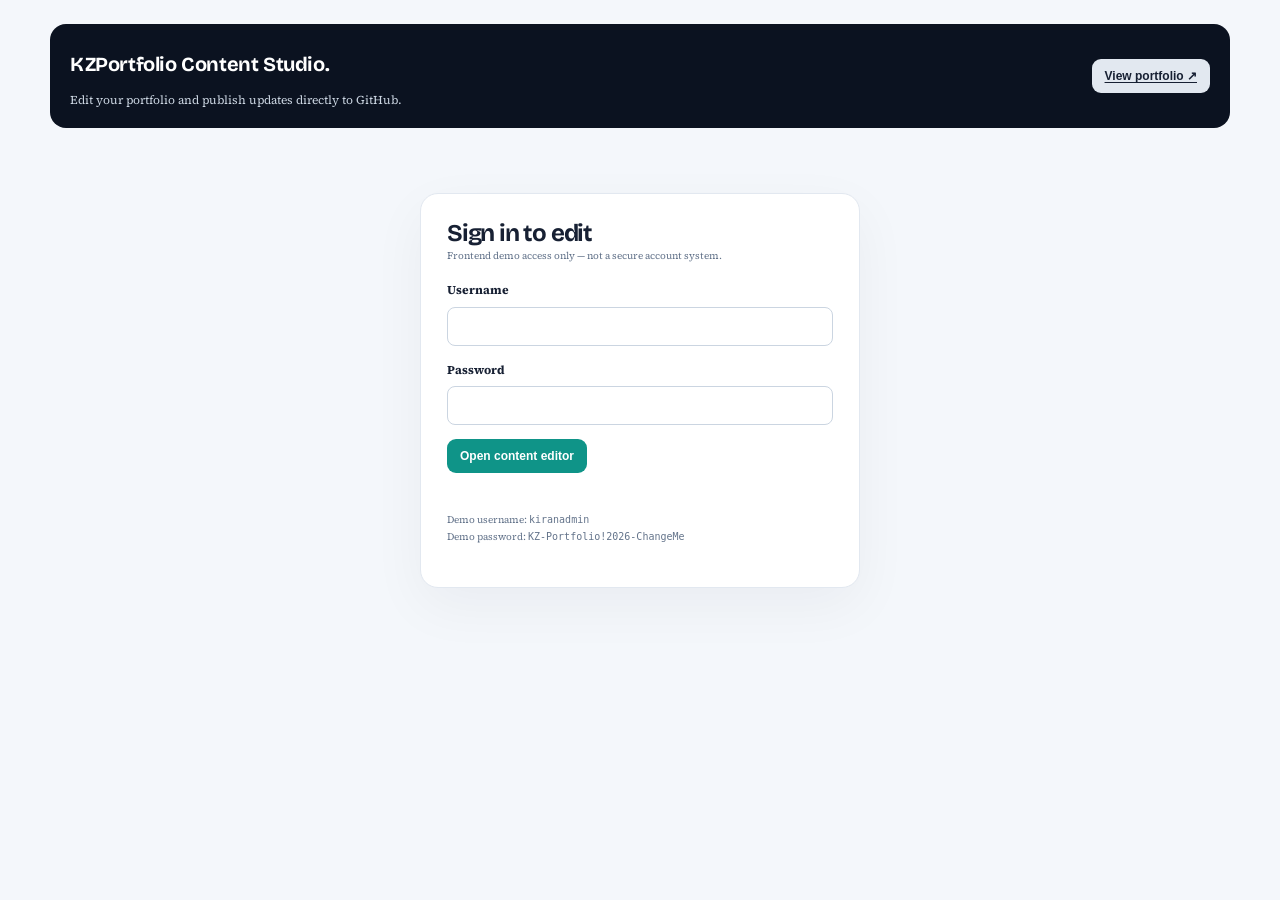
==== commit 321213d9: "Add files via upload" ====
--- a/admin/index.html
+++ b/admin/index.html
@@ -1,17 +1,22 @@
 <!doctype html><html lang="en"><head><meta charset="utf-8"><meta name="viewport" content="width=device-width,initial-scale=1"><meta name="theme-color" content="#0b1220"><title>Portfolio Content Studio — Kiran Zahid</title><link rel="stylesheet" href="../style.css"><style>
-:root{--admin-bg:#f4f7fb}.admin-body{background:var(--admin-bg);color:#172033}.admin-wrap{width:min(1180px,calc(100% - 28px));margin:24px auto 60px}.topbar{display:flex;align-items:center;justify-content:space-between;gap:16px;flex-wrap:wrap;padding:18px 20px;background:#0b1220;color:#fff;border-radius:16px}.topbar .brand{color:#fff}.topbar p{font-size:12px;color:#cbd5e1;margin:4px 0 0}.warning{margin:16px 0;padding:14px 16px;background:#fff7ed;border:1px solid #fed7aa;border-radius:12px;color:#9a3412;font-size:12px;line-height:1.65}.success{background:#ecfdf5;border:1px solid #a7f3d0;color:#065f46}.toolbar{display:flex;gap:8px;flex-wrap:wrap;margin:14px 0}.btnx{border:0;border-radius:9px;padding:10px 13px;background:#0b1220;color:#fff;font:600 12px Inter, sans-serif;cursor:pointer}.btnx.alt{background:#e2e8f0;color:#172033}.btnx.teal{background:#0f9488}.btnx.danger{background:#fee2e2;color:#991b1b}.btnx:focus-visible{outline:3px solid #14b8a6;outline-offset:2px}.status{font-size:12px;min-height:22px;color:#0f766e}.layout{display:grid;grid-template-columns:245px minmax(0,1fr);gap:16px;align-items:start}.sidebar{position:sticky;top:12px;background:white;border:1px solid #e2e8f0;border-radius:14px;padding:12px}.sidebar h3{font-size:12px;margin:6px 8px 10px}.side-link{display:block;width:100%;text-align:left;border:0;background:transparent;border-radius:8px;padding:10px;font:600 12px Inter,sans-serif;color:#475569;cursor:pointer}.side-link:hover,.side-link.active{background:#ccfbf1;color:#115e59}.editor{min-width:0}.group{background:white;border:1px solid #e2e8f0;border-radius:14px;margin-bottom:14px;overflow:hidden}.group-head{display:flex;align-items:center;justify-content:space-between;gap:10px;padding:16px 18px;background:#fbfdff;border-bottom:1px solid #edf2f7}.group-head h2{font-size:17px;letter-spacing:-.03em;margin:0;overflow-wrap:anywhere}.group-body{padding:16px 18px}.field{border:1px solid #e2e8f0;border-radius:10px;padding:12px;margin:9px 0;min-width:0}.field>label,.field-label{display:block;font-size:11px;font-weight:750;color:#334155;margin-bottom:7px;overflow-wrap:anywhere}.field input[type=text],.field input[type=url],.field input[type=email],.field input[type=number],.field textarea,.field select{display:block;width:100%;border:1px solid #cbd5e1;border-radius:8px;padding:10px;font:13px Inter,sans-serif;color:#172033;background:#fff}.field textarea{min-height:82px;resize:vertical}.field input:focus,.field textarea:focus{outline:2px solid #99f6e4;border-color:#0f9488}.hint{font-size:10px;color:#64748b;margin-top:6px;line-height:1.5}.object-fields{display:grid;grid-template-columns:repeat(2,minmax(0,1fr));gap:4px}.array-item{border:1px solid #dbe4ef;border-radius:11px;margin:12px 0;overflow:hidden}.array-item-head{display:flex;align-items:center;justify-content:space-between;gap:8px;background:#f8fafc;padding:10px 12px}.array-item-head strong{font-size:12px;overflow-wrap:anywhere}.array-item-body{padding:9px}.array-actions{display:flex;gap:7px;flex-wrap:wrap;margin-top:10px}.media-preview{max-width:100%;max-height:180px;display:block;margin-top:8px;border-radius:8px}.field-actions{display:flex;gap:8px;flex-wrap:wrap;margin-top:8px}.add-field{display:flex;gap:8px;flex-wrap:wrap;margin-top:12px}.add-field input{flex:1;min-width:140px;padding:9px;border:1px solid #cbd5e1;border-radius:8px}.login-card{max-width:440px;margin:65px auto;background:white;border:1px solid #e2e8f0;border-radius:18px;padding:26px;box-shadow:0 18px 55px #0f172a0c}.login-card h1{font-size:24px;letter-spacing:-.05em}.login-card label{display:block;font-size:12px;font-weight:700;margin:14px 0}.login-card input{display:block;width:100%;margin-top:6px;padding:11px;border:1px solid #cbd5e1;border-radius:8px}.hidden{display:none!important}.small{font-size:10px;color:#64748b}.count{font-size:10px;color:#64748b;background:#e2e8f0;border-radius:99px;padding:4px 7px}.mobile-select{display:none;width:100%;padding:10px;border-radius:8px;margin-bottom:12px}@media(max-width:780px){.layout{grid-template-columns:1fr}.sidebar{position:static}.side-links{display:none}.mobile-select{display:block}.object-fields{grid-template-columns:1fr}.group-body{padding:12px}.admin-wrap{width:calc(100% - 18px);margin-top:9px}.topbar{border-radius:12px;padding:14px}}
-</style></head><body class="admin-body"><main class="admin-wrap"><header class="topbar"><div><a class="brand" href="../index.html"><span class="mark">KZ</span>Portfolio Content Studio<span class="dot">.</span></a><p>Edit your entire portfolio, manage projects and education, attach media, then export the updated content file.</p></div><a class="btnx alt" href="../index.html">View portfolio ↗</a></header>
-<div class="warning"><b>Important publishing note:</b> this is a static GitHub Pages site, so the editor cannot directly write to GitHub. Changes are saved in this browser and exported as <code>content.json</code>. Upload that exported file to the repository root to publish text, links, project entries, certificate details, and media included in the file. The demo login is not secure authentication; do not store private information here. Keep media files reasonably small (ideally images under 1 MB). For large videos, use a public video URL instead of embedding the video file.</div>
+:root{--admin-bg:#f4f7fb}.admin-body{background:var(--admin-bg);color:#172033}.admin-wrap{width:min(1180px,calc(100% - 28px));margin:24px auto 60px}.topbar{display:flex;align-items:center;justify-content:space-between;gap:16px;flex-wrap:wrap;padding:18px 20px;background:#0b1220;color:#fff;border-radius:16px}.topbar .brand{color:#fff}.topbar p{font-size:12px;color:#cbd5e1;margin:4px 0 0}.warning{margin:16px 0;padding:14px 16px;background:#fff7ed;border:1px solid #fed7aa;border-radius:12px;color:#9a3412;font-size:12px;line-height:1.65}.success{background:#ecfdf5;border:1px solid #a7f3d0;color:#065f46}.toolbar{display:flex;gap:8px;flex-wrap:wrap;margin:14px 0}.save-dock{position:sticky;bottom:10px;z-index:20;display:flex;align-items:center;justify-content:space-between;gap:10px;flex-wrap:wrap;margin:18px 0;padding:12px;background:#0b1220;border:1px solid #263449;border-radius:14px;box-shadow:0 12px 35px #0f172a24}.save-dock p{margin:0;color:#e2e8f0;font-size:12px}.save-dock .btnx{font-size:13px;padding:12px 16px}.save-dock .save-actions{display:flex;gap:8px;flex-wrap:wrap}@media(max-width:520px){.save-dock{position:static}.save-dock .save-actions{width:100%}.save-dock .save-actions button{flex:1}}.btnx{border:0;border-radius:9px;padding:10px 13px;background:#0b1220;color:#fff;font:600 12px Inter, sans-serif;cursor:pointer}.btnx.alt{background:#e2e8f0;color:#172033}.btnx.teal{background:#0f9488}.btnx.danger{background:#fee2e2;color:#991b1b}.btnx:focus-visible{outline:3px solid #14b8a6;outline-offset:2px}.status{font-size:12px;min-height:22px;color:#0f766e}.layout{display:grid;grid-template-columns:245px minmax(0,1fr);gap:16px;align-items:start}.sidebar{position:sticky;top:12px;background:white;border:1px solid #e2e8f0;border-radius:14px;padding:12px}.sidebar h3{font-size:12px;margin:6px 8px 10px}.side-link{display:block;width:100%;text-align:left;border:0;background:transparent;border-radius:8px;padding:10px;font:600 12px Inter,sans-serif;color:#475569;cursor:pointer}.side-link:hover,.side-link.active{background:#ccfbf1;color:#115e59}.editor{min-width:0}.group{background:white;border:1px solid #e2e8f0;border-radius:14px;margin-bottom:14px;overflow:hidden}.group-head{display:flex;align-items:center;justify-content:space-between;gap:10px;padding:16px 18px;background:#fbfdff;border-bottom:1px solid #edf2f7}.group-head h2{font-size:17px;letter-spacing:-.03em;margin:0;overflow-wrap:anywhere}.group-body{padding:16px 18px}.field{border:1px solid #e2e8f0;border-radius:10px;padding:12px;margin:9px 0;min-width:0}.field>label,.field-label{display:block;font-size:11px;font-weight:750;color:#334155;margin-bottom:7px;overflow-wrap:anywhere}.field input[type=text],.field input[type=url],.field input[type=email],.field input[type=number],.field textarea,.field select{display:block;width:100%;border:1px solid #cbd5e1;border-radius:8px;padding:10px;font:13px Inter,sans-serif;color:#172033;background:#fff}.field textarea{min-height:82px;resize:vertical}.field input:focus,.field textarea:focus{outline:2px solid #99f6e4;border-color:#0f9488}.hint{font-size:10px;color:#64748b;margin-top:6px;line-height:1.5}.object-fields{display:grid;grid-template-columns:repeat(2,minmax(0,1fr));gap:4px}.array-item{border:1px solid #dbe4ef;border-radius:11px;margin:12px 0;overflow:hidden}.array-item-head{display:flex;align-items:center;justify-content:space-between;gap:8px;background:#f8fafc;padding:10px 12px}.array-item-head strong{font-size:12px;overflow-wrap:anywhere}.array-item-body{padding:9px}.array-actions{display:flex;gap:7px;flex-wrap:wrap;margin-top:10px}.media-preview{max-width:100%;max-height:180px;display:block;margin-top:8px;border-radius:8px}.field-actions{display:flex;gap:8px;flex-wrap:wrap;margin-top:8px}.add-field{display:flex;gap:8px;flex-wrap:wrap;margin-top:12px}.add-field input{flex:1;min-width:140px;padding:9px;border:1px solid #cbd5e1;border-radius:8px}.login-card{max-width:440px;margin:65px auto;background:white;border:1px solid #e2e8f0;border-radius:18px;padding:26px;box-shadow:0 18px 55px #0f172a0c}.login-card h1{font-size:24px;letter-spacing:-.05em}.login-card label{display:block;font-size:12px;font-weight:700;margin:14px 0}.login-card input{display:block;width:100%;margin-top:6px;padding:11px;border:1px solid #cbd5e1;border-radius:8px}.hidden{display:none!important}.small{font-size:10px;color:#64748b}.count{font-size:10px;color:#64748b;background:#e2e8f0;border-radius:99px;padding:4px 7px}.mobile-select{display:none;width:100%;padding:10px;border-radius:8px;margin-bottom:12px}@media(max-width:780px){.layout{grid-template-columns:1fr}.sidebar{position:static}.side-links{display:none}.mobile-select{display:block}.object-fields{grid-template-columns:1fr}.group-body{padding:12px}.admin-wrap{width:calc(100% - 18px);margin-top:9px}.topbar{border-radius:12px;padding:14px}}
+</style></head><body class="admin-body"><main class="admin-wrap"><header class="topbar"><div><a class="brand" href="../index.html"><span class="mark">KZ</span>Portfolio Content Studio<span class="dot">.</span></a><p>Edit your portfolio and publish updates directly to GitHub.</p></div><a class="btnx alt" href="../index.html">View portfolio ↗</a></header>
+
 <section id="loginView" class="login-card"><h1>Sign in to edit</h1><p class="small">Frontend demo access only — not a secure account system.</p><form id="loginForm"><label>Username<input id="username" autocomplete="username" required></label><label>Password<input id="password" type="password" autocomplete="current-password" required></label><button class="btnx teal" type="submit">Open content editor</button><p class="status" id="loginStatus" aria-live="polite"></p></form><p class="small">Demo username: <code>kiranadmin</code><br>Demo password: <code>KZ-Portfolio!2026-ChangeMe</code></p></section>
-<section id="studio" class="hidden"><div class="toolbar"><button class="btnx teal" id="saveDraft">Save draft in this browser</button><button class="btnx" id="exportJson">Export content.json for GitHub</button><button class="btnx alt" id="importJson">Import content.json</button><input id="importFile" type="file" accept="application/json,.json" class="hidden"><button class="btnx alt" id="reloadRemote">Reload published content</button><button class="btnx alt" id="previewSite">Open website</button><button class="btnx alt" id="logout">Log out</button></div><div id="status" class="status" role="status" aria-live="polite"></div><div class="layout"><aside class="sidebar"><h3>EDIT CONTENT AREAS</h3><select id="sectionSelect" class="mobile-select" aria-label="Select content area"></select><div id="sideLinks" class="side-links"></div><p class="small">Use “Add item” to add projects, skills, jobs, education or certificates. Use “Add field” to create additional custom fields.</p></aside><div class="editor"><div class="group"><div class="group-head"><h2 id="activeTitle">Portfolio content</h2><span class="count" id="itemCount">Editable</span></div><div class="group-body" id="editorArea"></div></div><div class="warning success"><b>Publishing checklist:</b> export the JSON, upload the exported <code>content.json</code> to the root of your existing GitHub repository, commit the change, wait for Pages to deploy, and refresh the public site. Uploaded image/PDF data is embedded in that JSON file.</div></div></div></section></main>
+<section id="studio" class="hidden"><div class="toolbar"><button class="btnx teal" id="saveDraft">Save &amp; Publish</button><button class="btnx alt" id="importJson">Import content.json</button><input id="importFile" type="file" accept="application/json,.json" class="hidden"><button class="btnx alt" id="reloadRemote">Reload published content</button><button class="btnx alt" id="previewSite">Open website</button><button class="btnx alt" id="logout">Log out</button></div><div id="status" class="status" role="status" aria-live="polite"></div><div class="layout"><aside class="sidebar"><h3>EDIT CONTENT AREAS</h3><select id="sectionSelect" class="mobile-select" aria-label="Select content area"></select><div id="sideLinks" class="side-links"></div><p class="small">Use “Add item” to add projects, skills, jobs, education or certificates. Use “Add field” to create additional custom fields.</p></aside><div class="editor"><div class="group"><div class="group-head"><h2 id="activeTitle">Portfolio content</h2><span class="count" id="itemCount">Editable</span></div><div class="group-body" id="editorArea"></div></div></div></div><div class="save-dock"><p><strong>Save &amp; Publish</strong> sends your latest changes to GitHub.</p><div class="save-actions"><button class="btnx teal" id="saveDraftBottom" type="button">Save &amp; Publish</button></div></div></section></main>
 <script>
 const LOGIN_USER='kiranadmin',LOGIN_PASS='KZ-Portfolio!2026-ChangeMe',DRAFT_KEY='kz-portfolio-content-v2';
+// Direct GitHub publishing. Token is requested at runtime and kept in sessionStorage only.
+const GH_OWNER='Nexus-Kinematics';
+const GH_REPO='Kiranzahid_portfolio';
+const GH_BRANCH='main';
+let publishKey=sessionStorage.getItem('kz_github_token')||'';
 const $=s=>document.querySelector(s);let data=null,active='profile',dirty=false;
 const sections=[['site','Site settings'],['profile','Profile & about'],['links','Social & external links'],['skills','Skills'],['projects','Projects'],['experience','Experience'],['education','Education & courses'],['certificates','Certificates'],['contact','Contact'],['extraFields','Additional sections'],['footer','Footer']];
 const clone=x=>JSON.parse(JSON.stringify(x));const pretty=k=>String(k).replace(/([a-z])([A-Z])/g,'$1 $2').replace(/[_-]/g,' ').replace(/^./,c=>c.toUpperCase());
 function setStatus(msg,bad=false){$('#status').textContent=msg;$('#status').style.color=bad?'#b91c1c':'#0f766e'}
 $('#loginForm').addEventListener('submit',async e=>{e.preventDefault();if($('#username').value.trim()!==LOGIN_USER||$('#password').value!==LOGIN_PASS){$('#loginStatus').textContent='Incorrect username or password.';return}$('#loginView').classList.add('hidden');$('#studio').classList.remove('hidden');await loadInitial();});
-async function loadInitial(){try{const r=await fetch('../content.json',{cache:'no-store'});if(!r.ok)throw Error('fetch');data=await r.json();setStatus('Published content loaded. Edit fields and export when ready.')}catch(e){try{const raw=localStorage.getItem(DRAFT_KEY);if(raw){data=JSON.parse(raw);setStatus('Loaded saved browser draft.')}else{setStatus('Could not load content.json. Use Import content.json to load a copy.',true);return}}catch(_){setStatus('Could not load content. Import a valid content.json file.',true);return}}buildNav();renderActive();}
+async function loadInitial(){try{const r=await fetch('../content.json',{cache:'no-store'});if(!r.ok)throw Error('fetch');data=await r.json();setStatus('Published content loaded. Edit fields, then click Save & Publish.')}catch(e){try{const raw=localStorage.getItem(DRAFT_KEY);if(raw){data=JSON.parse(raw);setStatus('Loaded saved browser draft.')}else{setStatus('Could not load content.json. Use Import content.json to load a copy.',true);return}}catch(_){setStatus('Could not load content. Import a valid content.json file.',true);return}}buildNav();renderActive();}
 function buildNav(){const nav=$('#sideLinks'),sel=$('#sectionSelect');nav.replaceChildren();sel.replaceChildren();sections.forEach(([key,label])=>{const b=document.createElement('button');b.className='side-link'+(active===key?' active':'');b.textContent=label;b.onclick=()=>{active=key;renderActive();buildNav()};nav.append(b);const o=document.createElement('option');o.value=key;o.textContent=label;sel.append(o)});sel.value=active;sel.onchange=()=>{active=sel.value;renderActive();buildNav()}}
 function valueType(v){if(v===null)return 'string';if(Array.isArray(v))return 'array';if(typeof v==='object')return 'object';return typeof v}
 function makeField(key,val,path){const wrap=document.createElement('div');wrap.className='field';const label=document.createElement('label');label.className='field-label';label.textContent=pretty(key);wrap.append(label);const type=valueType(val);if(type==='object'){const inner=document.createElement('div');inner.className='object-fields';Object.entries(val).forEach(([k,v])=>inner.append(makeField(k,v,[...path,k])));wrap.append(inner);const add=document.createElement('div');add.className='add-field';const input=document.createElement('input');input.placeholder='New field name';const btn=document.createElement('button');btn.className='btnx alt';btn.type='button';btn.textContent='Add field';btn.onclick=()=>{const k=input.value.trim();if(!k)return;if(Object.hasOwn(val,k)){setStatus('That field already exists.',true);return}val[k]='';dirty=true;renderActive()};add.append(input,btn);wrap.append(add);return wrap}
@@ -20,16 +25,36 @@
 if(type==='boolean'){input.type='checkbox';input.checked=!!val;input.onchange=()=>{setAt(path,input.checked);dirty=true}}else if(type==='number'){input.type='number';input.value=val;input.onchange=()=>{setAt(path,Number(input.value));dirty=true}}else{input.value=val??'';input.type='text';input.autocomplete='off';if(input.tagName==='TEXTAREA')input.rows=3;input.oninput=()=>{setAt(path,input.value);dirty=true;const preview=wrap.querySelector('.media-preview');if(preview&&/^data:image|^https?:.*\.(png|jpe?g|gif|webp|svg)(\?.*)?$/i.test(input.value)){preview.src=input.value}else if(preview){preview.remove()}}}
 if(/^(image|portrait|certificateImage|imageAlt)$/i.test(key)||/image|portrait|photo|certificateimage/i.test(key)){input.placeholder='Paste an image URL, or use Upload image below';}else if(/^(pdf|cv|certificatePdf|video|link|url)$/i.test(key)||/pdf|video|url|link/i.test(key)){input.placeholder='Paste a public URL or relative file path';}
 wrap.append(input);
-if(/image|portrait|certificateimage/i.test(key)){const file=document.createElement('input');file.type='file';file.accept='image/*';file.style.marginTop='9px';file.setAttribute('aria-label','Upload image');file.onchange=()=>{const f=file.files[0];if(!f)return;if(f.size>1.5*1024*1024&&!confirm('This image is larger than 1.5 MB and will make content.json large. Continue?')){file.value='';return}const reader=new FileReader();reader.onload=()=>{setAt(path,reader.result);dirty=true;renderActive();setStatus('Image embedded in draft. Export content.json to publish it.')};reader.readAsDataURL(f)};const upLabel=document.createElement('div');upLabel.className='hint';upLabel.textContent='Or upload an image (embedded in content.json; keep it small).';wrap.append(file,upLabel);if(typeof val==='string'&&val.startsWith('data:image')){const img=document.createElement('img');img.className='media-preview';img.src=val;img.alt='Current image preview';wrap.append(img)}}
-if(/pdf|cv/i.test(key)){const file=document.createElement('input');file.type='file';file.accept='application/pdf';file.style.marginTop='9px';file.onchange=()=>{const f=file.files[0];if(!f)return;if(f.size>4*1024*1024&&!confirm('This PDF is larger than 4 MB and will make content.json large. Continue?')){file.value='';return}const reader=new FileReader();reader.onload=()=>{setAt(path,reader.result);dirty=true;renderActive();setStatus('PDF embedded in draft. Export content.json to publish it.')};reader.readAsDataURL(f)};const hint=document.createElement('div');hint.className='hint';hint.textContent='Optional: upload a small PDF, or paste a relative path/URL above.';wrap.append(file,hint)}
-if(/video/i.test(key)){const file=document.createElement('input');file.type='file';file.accept='video/mp4,video/webm,video/ogg';file.style.marginTop='9px';file.onchange=()=>{const f=file.files[0];if(!f)return;if(f.size>8*1024*1024&&!confirm('This video is larger than 8 MB and will make content.json very large. Continue?')){file.value='';return}const reader=new FileReader();reader.onload=()=>{setAt(path,reader.result);dirty=true;renderActive();setStatus('Video embedded in draft. Export content.json to publish it. For large videos, use a hosted video URL instead.')};reader.readAsDataURL(f)};const hint=document.createElement('div');hint.className='hint';hint.textContent='Paste a public video URL, or upload a small MP4/WebM/Ogg video (up to 8 MB recommended). For large videos, use a hosted URL.';wrap.append(file,hint)}
+if(/image|portrait|certificateimage/i.test(key)){const file=document.createElement('input');file.type='file';file.accept='image/*';file.style.marginTop='9px';file.setAttribute('aria-label','Upload image');file.onchange=()=>{const f=file.files[0];if(!f)return;if(f.size>1.5*1024*1024&&!confirm('This image is larger than 1.5 MB and will make content.json large. Continue?')){file.value='';return}const reader=new FileReader();reader.onload=()=>{setAt(path,reader.result);dirty=true;renderActive();setStatus('Image added. Click Save & Publish to send it to GitHub.')};reader.readAsDataURL(f)};const upLabel=document.createElement('div');upLabel.className='hint';upLabel.textContent='Or upload an image (embedded in content.json; keep it small).';wrap.append(file,upLabel);if(typeof val==='string'&&val.startsWith('data:image')){const img=document.createElement('img');img.className='media-preview';img.src=val;img.alt='Current image preview';wrap.append(img)}}
+if(/pdf|cv/i.test(key)){const file=document.createElement('input');file.type='file';file.accept='application/pdf';file.style.marginTop='9px';file.onchange=()=>{const f=file.files[0];if(!f)return;if(f.size>4*1024*1024&&!confirm('This PDF is larger than 4 MB and will make content.json large. Continue?')){file.value='';return}const reader=new FileReader();reader.onload=()=>{setAt(path,reader.result);dirty=true;renderActive();setStatus('PDF added. Click Save & Publish to send it to GitHub.')};reader.readAsDataURL(f)};const hint=document.createElement('div');hint.className='hint';hint.textContent='Optional: upload a small PDF, or paste a relative path/URL above.';wrap.append(file,hint)}
+if(/video/i.test(key)){const file=document.createElement('input');file.type='file';file.accept='video/mp4,video/webm,video/ogg';file.style.marginTop='9px';file.onchange=()=>{const f=file.files[0];if(!f)return;if(f.size>8*1024*1024&&!confirm('This video is larger than 8 MB and will make content.json very large. Continue?')){file.value='';return}const reader=new FileReader();reader.onload=()=>{setAt(path,reader.result);dirty=true;renderActive();setStatus('Video added. Click Save & Publish to send it to GitHub. For large videos, use a hosted video URL instead.')};reader.readAsDataURL(f)};const hint=document.createElement('div');hint.className='hint';hint.textContent='Paste a public video URL, or upload a small MP4/WebM/Ogg video (up to 8 MB recommended). For large videos, use a hosted URL.';wrap.append(file,hint)}
 if(path.length>1){const del=document.createElement('button');del.type='button';del.className='btnx alt';del.style.marginTop='8px';del.textContent='Remove this field';del.onclick=()=>{if(confirm('Remove field “'+pretty(key)+'”?')){deleteAt(path);dirty=true;renderActive()}};wrap.append(del)}
 return wrap}
 function blankLike(v){if(Array.isArray(v))return [];if(v&&typeof v==='object')return Object.fromEntries(Object.entries(v).map(([k,x])=>[k,blankLike(x)]));if(typeof v==='number')return 0;if(typeof v==='boolean')return false;return ''}
 function getAt(path){return path.reduce((o,k)=>o[k],data)}function setAt(path,v){let o=data;for(let i=0;i<path.length-1;i++)o=o[path[i]];o[path[path.length-1]]=v}function deleteAt(path){let o=data;for(let i=0;i<path.length-1;i++)o=o[path[i]];if(Array.isArray(o))o.splice(path[path.length-1],1);else delete o[path[path.length-1]]}
 function renderActive(){if(!data)return;const entry=sections.find(x=>x[0]===active);$('#activeTitle').textContent=entry?entry[1]:active;$('#itemCount').textContent=Array.isArray(data[active])?`${data[active].length} items`:'Editable fields';const area=$('#editorArea');area.replaceChildren();const val=data[active];area.append(makeField(active,val,[active]));dirty=false}
-$('#saveDraft').onclick=()=>{try{localStorage.setItem(DRAFT_KEY,JSON.stringify(data));setStatus('Draft saved in this browser. It is not published until you export and upload content.json.')}catch(e){setStatus('Could not save draft. Media may be too large; export content.json instead.',true)}};
-$('#exportJson').onclick=()=>{try{const blob=new Blob([JSON.stringify(data,null,2)],{type:'application/json;charset=utf-8'});const url=URL.createObjectURL(blob);const a=document.createElement('a');a.href=url;a.download='content.json';document.body.append(a);a.click();a.remove();setTimeout(()=>URL.revokeObjectURL(url),1000);setStatus('Exported content.json. Upload this file to the root of your GitHub repository and commit it.')}catch(e){setStatus('Export failed: '+e.message,true)}};
+function saveLocalDraft(){try{localStorage.setItem(DRAFT_KEY,JSON.stringify(data));return true}catch(e){return false}}
+async function publishChanges(){
+ if(!data){setStatus('Portfolio content is not loaded.',true);return}
+ if(!publishKey){publishKey=prompt('Enter a fine-grained GitHub token with Contents: Read and write access to Nexus-Kinematics/Kiranzahid_portfolio. The token is kept only for this browser session:');if(!publishKey)return;sessionStorage.setItem('kz_github_token',publishKey)}
+ if(!saveLocalDraft()){setStatus('Could not save a local backup; try reducing uploaded media size.',true);return}
+ const buttons=[$('#saveDraft'),$('#saveDraftBottom')].filter(Boolean);buttons.forEach(b=>{b.disabled=true;b.textContent='Publishing…'});setStatus('Publishing changes directly to GitHub…');
+ try{
+   const api=`https://api.github.com/repos/${GH_OWNER}/${GH_REPO}/contents/content.json`;
+   const headers={'Accept':'application/vnd.github+json','Authorization':`Bearer ${publishKey}`,'X-GitHub-Api-Version':'2022-11-28'};
+   const get=await fetch(`${api}?ref=${encodeURIComponent(GH_BRANCH)}`,{headers,cache:'no-store'});
+   if(!get.ok){let msg=`GitHub read failed (HTTP ${get.status}). Check token permissions and repository/branch.`;if(get.status===401||get.status===403){publishKey='';sessionStorage.removeItem('kz_github_token')}throw Error(msg)}
+   const current=await get.json();
+   const json=JSON.stringify(data,null,2);
+   const bytes=new TextEncoder().encode(json);let binary='';for(let i=0;i<bytes.length;i+=0x8000)binary+=String.fromCharCode(...bytes.subarray(i,i+0x8000));const encoded=btoa(binary);
+   const put=await fetch(api,{method:'PUT',headers:{...headers,'Content-Type':'application/json'},body:JSON.stringify({message:'Update portfolio content via admin panel',content:encoded,sha:current.sha,branch:GH_BRANCH})});
+   const result=await put.json().catch(()=>({}));
+   if(!put.ok){if(put.status===401||put.status===403){publishKey='';sessionStorage.removeItem('kz_github_token')}throw Error(result.message||`GitHub commit failed (HTTP ${put.status})`)}
+   dirty=false;setStatus('Published to GitHub successfully. GitHub Pages may take a few minutes to deploy.');
+ }catch(err){setStatus('Publishing failed: '+err.message+'. Your browser draft remains saved; no live update is confirmed.',true)}
+ finally{buttons.forEach(b=>{b.disabled=false;b.textContent='Save & Publish'})}
+}
+$('#saveDraft').onclick=publishChanges;$('#saveDraftBottom').onclick=publishChanges;
 $('#importJson').onclick=()=>$('#importFile').click();$('#importFile').onchange=async e=>{const f=e.target.files[0];if(!f)return;try{const parsed=JSON.parse(await f.text());if(!parsed.profile||!parsed.site)throw Error('This does not look like the portfolio content.json file.');data=parsed;active='profile';buildNav();renderActive();setStatus('Imported JSON. Review it, then export when ready.')}catch(err){setStatus('Import failed: '+err.message,true)}e.target.value=''};
 $('#reloadRemote').onclick=async()=>{if(dirty&&!confirm('Reloading replaces unsaved edits. Continue?'))return;try{const r=await fetch('../content.json?reload='+Date.now(),{cache:'no-store'});if(!r.ok)throw Error('HTTP '+r.status);data=await r.json();buildNav();renderActive();setStatus('Reloaded currently published content.')}catch(e){setStatus('Could not reload published content. Use Import instead.',true)}};
 $('#previewSite').onclick=()=>window.open('../index.html','_blank','noopener');$('#logout').onclick=()=>{if(dirty&&!confirm('You have unsaved changes. Log out anyway?'))return;$('#studio').classList.add('hidden');$('#loginView').classList.remove('hidden');$('#loginForm').reset()};
--- a/style.css
+++ b/style.css
@@ -462,11 +462,11 @@
 
 .project-grid {
   display: grid;
-  grid-template-columns: repeat(auto-fit, minmax(min(100%, 300px), 1fr));
+  grid-template-columns: minmax(0, 1fr);
   gap: 1.75rem;
   margin-top: 1.75rem;
 }
-.project-grid .project { display: flex; flex-direction: column; align-items: flex-start; margin-top: 0; padding: clamp(1.25rem, 3vw, 1.75rem); }
+.project-grid .project { display: flex; flex-direction: column; align-items: flex-start; width: 100%; margin-top: 0; padding: clamp(1.25rem, 3vw, 1.75rem); }
 .project-grid .tags { margin-top: auto; padding-top: 1.25rem; }
 .project-grid h3 { margin-bottom: 0.75rem; }
 .project-grid p { font-size: 1rem; line-height: 1.6; }
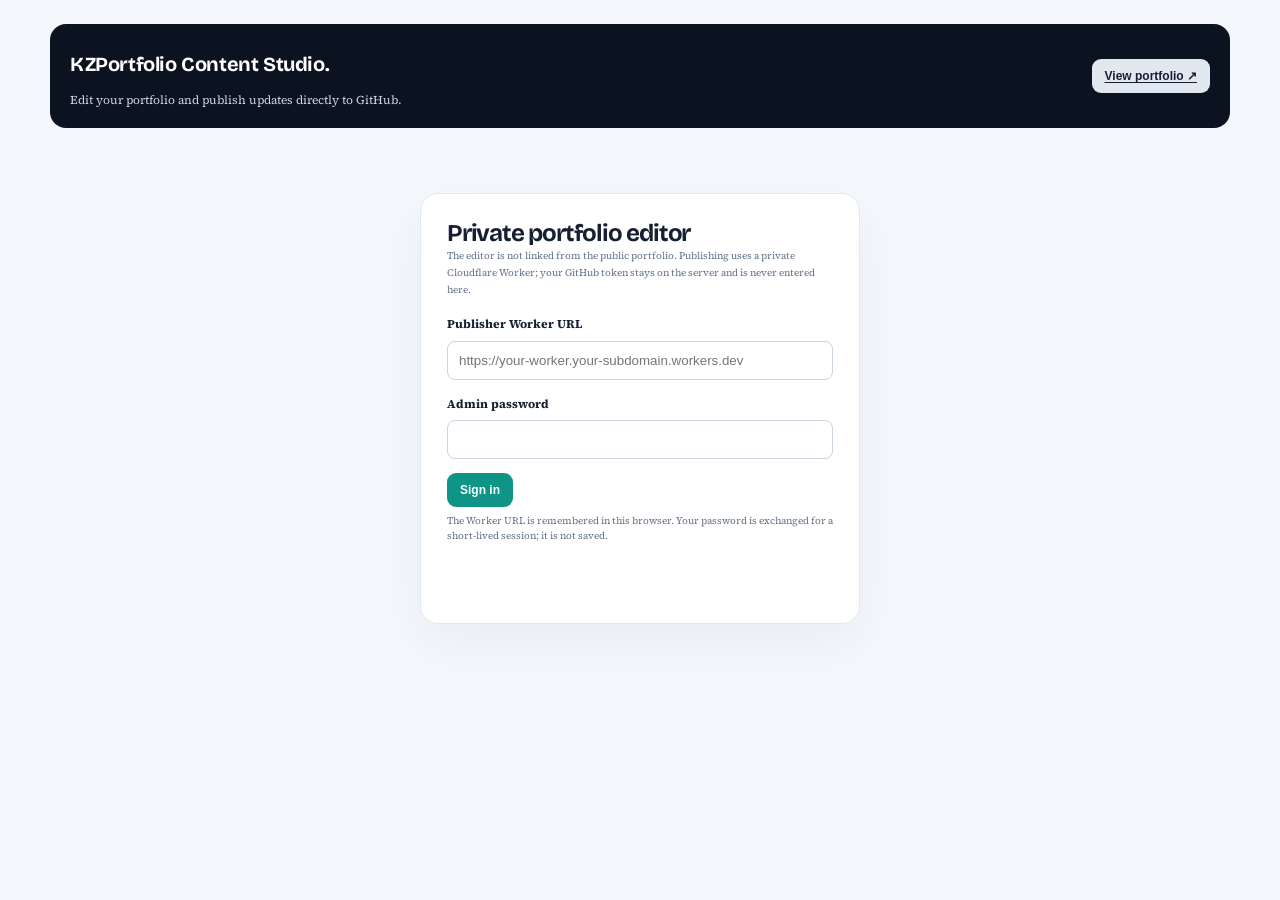
==== commit d2909b38: "Add files via upload" ====
--- a/admin/index.html
+++ b/admin/index.html
@@ -1,61 +1,51 @@
-<!doctype html><html lang="en"><head><meta charset="utf-8"><meta name="viewport" content="width=device-width,initial-scale=1"><meta name="theme-color" content="#0b1220"><title>Portfolio Content Studio — Kiran Zahid</title><link rel="stylesheet" href="../style.css"><style>
+<!doctype html><html lang="en"><head><meta charset="utf-8"><meta name="viewport" content="width=device-width,initial-scale=1"><meta name="robots" content="noindex,nofollow"><meta name="theme-color" content="#0b1220"><title>Portfolio Content Studio — Kiran Zahid</title><link rel="stylesheet" href="../style.css"><style>
 :root{--admin-bg:#f4f7fb}.admin-body{background:var(--admin-bg);color:#172033}.admin-wrap{width:min(1180px,calc(100% - 28px));margin:24px auto 60px}.topbar{display:flex;align-items:center;justify-content:space-between;gap:16px;flex-wrap:wrap;padding:18px 20px;background:#0b1220;color:#fff;border-radius:16px}.topbar .brand{color:#fff}.topbar p{font-size:12px;color:#cbd5e1;margin:4px 0 0}.warning{margin:16px 0;padding:14px 16px;background:#fff7ed;border:1px solid #fed7aa;border-radius:12px;color:#9a3412;font-size:12px;line-height:1.65}.success{background:#ecfdf5;border:1px solid #a7f3d0;color:#065f46}.toolbar{display:flex;gap:8px;flex-wrap:wrap;margin:14px 0}.save-dock{position:sticky;bottom:10px;z-index:20;display:flex;align-items:center;justify-content:space-between;gap:10px;flex-wrap:wrap;margin:18px 0;padding:12px;background:#0b1220;border:1px solid #263449;border-radius:14px;box-shadow:0 12px 35px #0f172a24}.save-dock p{margin:0;color:#e2e8f0;font-size:12px}.save-dock .btnx{font-size:13px;padding:12px 16px}.save-dock .save-actions{display:flex;gap:8px;flex-wrap:wrap}@media(max-width:520px){.save-dock{position:static}.save-dock .save-actions{width:100%}.save-dock .save-actions button{flex:1}}.btnx{border:0;border-radius:9px;padding:10px 13px;background:#0b1220;color:#fff;font:600 12px Inter, sans-serif;cursor:pointer}.btnx.alt{background:#e2e8f0;color:#172033}.btnx.teal{background:#0f9488}.btnx.danger{background:#fee2e2;color:#991b1b}.btnx:focus-visible{outline:3px solid #14b8a6;outline-offset:2px}.status{font-size:12px;min-height:22px;color:#0f766e}.layout{display:grid;grid-template-columns:245px minmax(0,1fr);gap:16px;align-items:start}.sidebar{position:sticky;top:12px;background:white;border:1px solid #e2e8f0;border-radius:14px;padding:12px}.sidebar h3{font-size:12px;margin:6px 8px 10px}.side-link{display:block;width:100%;text-align:left;border:0;background:transparent;border-radius:8px;padding:10px;font:600 12px Inter,sans-serif;color:#475569;cursor:pointer}.side-link:hover,.side-link.active{background:#ccfbf1;color:#115e59}.editor{min-width:0}.group{background:white;border:1px solid #e2e8f0;border-radius:14px;margin-bottom:14px;overflow:hidden}.group-head{display:flex;align-items:center;justify-content:space-between;gap:10px;padding:16px 18px;background:#fbfdff;border-bottom:1px solid #edf2f7}.group-head h2{font-size:17px;letter-spacing:-.03em;margin:0;overflow-wrap:anywhere}.group-body{padding:16px 18px}.field{border:1px solid #e2e8f0;border-radius:10px;padding:12px;margin:9px 0;min-width:0}.field>label,.field-label{display:block;font-size:11px;font-weight:750;color:#334155;margin-bottom:7px;overflow-wrap:anywhere}.field input[type=text],.field input[type=url],.field input[type=email],.field input[type=number],.field textarea,.field select{display:block;width:100%;border:1px solid #cbd5e1;border-radius:8px;padding:10px;font:13px Inter,sans-serif;color:#172033;background:#fff}.field textarea{min-height:82px;resize:vertical}.field input:focus,.field textarea:focus{outline:2px solid #99f6e4;border-color:#0f9488}.hint{font-size:10px;color:#64748b;margin-top:6px;line-height:1.5}.object-fields{display:grid;grid-template-columns:repeat(2,minmax(0,1fr));gap:4px}.array-item{border:1px solid #dbe4ef;border-radius:11px;margin:12px 0;overflow:hidden}.array-item-head{display:flex;align-items:center;justify-content:space-between;gap:8px;background:#f8fafc;padding:10px 12px}.array-item-head strong{font-size:12px;overflow-wrap:anywhere}.array-item-body{padding:9px}.array-actions{display:flex;gap:7px;flex-wrap:wrap;margin-top:10px}.media-preview{max-width:100%;max-height:180px;display:block;margin-top:8px;border-radius:8px}.field-actions{display:flex;gap:8px;flex-wrap:wrap;margin-top:8px}.add-field{display:flex;gap:8px;flex-wrap:wrap;margin-top:12px}.add-field input{flex:1;min-width:140px;padding:9px;border:1px solid #cbd5e1;border-radius:8px}.login-card{max-width:440px;margin:65px auto;background:white;border:1px solid #e2e8f0;border-radius:18px;padding:26px;box-shadow:0 18px 55px #0f172a0c}.login-card h1{font-size:24px;letter-spacing:-.05em}.login-card label{display:block;font-size:12px;font-weight:700;margin:14px 0}.login-card input{display:block;width:100%;margin-top:6px;padding:11px;border:1px solid #cbd5e1;border-radius:8px}.hidden{display:none!important}.small{font-size:10px;color:#64748b}.count{font-size:10px;color:#64748b;background:#e2e8f0;border-radius:99px;padding:4px 7px}.mobile-select{display:none;width:100%;padding:10px;border-radius:8px;margin-bottom:12px}@media(max-width:780px){.layout{grid-template-columns:1fr}.sidebar{position:static}.side-links{display:none}.mobile-select{display:block}.object-fields{grid-template-columns:1fr}.group-body{padding:12px}.admin-wrap{width:calc(100% - 18px);margin-top:9px}.topbar{border-radius:12px;padding:14px}}
 </style></head><body class="admin-body"><main class="admin-wrap"><header class="topbar"><div><a class="brand" href="../index.html"><span class="mark">KZ</span>Portfolio Content Studio<span class="dot">.</span></a><p>Edit your portfolio and publish updates directly to GitHub.</p></div><a class="btnx alt" href="../index.html">View portfolio ↗</a></header>
 
-<section id="loginView" class="login-card"><h1>Sign in to edit</h1><p class="small">Frontend demo access only — not a secure account system.</p><form id="loginForm"><label>Username<input id="username" autocomplete="username" required></label><label>Password<input id="password" type="password" autocomplete="current-password" required></label><button class="btnx teal" type="submit">Open content editor</button><p class="status" id="loginStatus" aria-live="polite"></p></form><p class="small">Demo username: <code>kiranadmin</code><br>Demo password: <code>KZ-Portfolio!2026-ChangeMe</code></p></section>
-<section id="studio" class="hidden"><div class="toolbar"><button class="btnx teal" id="saveDraft">Save &amp; Publish</button><button class="btnx alt" id="importJson">Import content.json</button><input id="importFile" type="file" accept="application/json,.json" class="hidden"><button class="btnx alt" id="reloadRemote">Reload published content</button><button class="btnx alt" id="previewSite">Open website</button><button class="btnx alt" id="logout">Log out</button></div><div id="status" class="status" role="status" aria-live="polite"></div><div class="layout"><aside class="sidebar"><h3>EDIT CONTENT AREAS</h3><select id="sectionSelect" class="mobile-select" aria-label="Select content area"></select><div id="sideLinks" class="side-links"></div><p class="small">Use “Add item” to add projects, skills, jobs, education or certificates. Use “Add field” to create additional custom fields.</p></aside><div class="editor"><div class="group"><div class="group-head"><h2 id="activeTitle">Portfolio content</h2><span class="count" id="itemCount">Editable</span></div><div class="group-body" id="editorArea"></div></div></div></div><div class="save-dock"><p><strong>Save &amp; Publish</strong> sends your latest changes to GitHub.</p><div class="save-actions"><button class="btnx teal" id="saveDraftBottom" type="button">Save &amp; Publish</button></div></div></section></main>
+<section id="loginView" class="login-card"><h1>Private portfolio editor</h1><p class="small">The editor is not linked from the public portfolio. Publishing uses a private Cloudflare Worker; your GitHub token stays on the server and is never entered here.</p><form id="loginForm"><label>Publisher Worker URL<input id="workerUrl" type="url" placeholder="https://your-worker.your-subdomain.workers.dev" autocomplete="url" required></label><label>Admin password<input id="password" type="password" autocomplete="current-password" required></label><button class="btnx teal" type="submit">Sign in</button><p class="hint">The Worker URL is remembered in this browser. Your password is exchanged for a short-lived session; it is not saved.</p><p class="status" id="loginStatus" aria-live="polite"></p></form></section>
+<section id="studio" class="hidden"><div class="toolbar"><button class="btnx teal" id="saveDraft">Publish changes</button><button class="btnx alt" id="savePrivateDraft">Save private drafts</button><button class="btnx alt" id="importJson">Import content.json</button><input id="importFile" type="file" accept="application/json,.json" class="hidden"><button class="btnx alt" id="reloadRemote">Reload published content</button><button class="btnx alt" id="previewSite">Open website</button><button class="btnx alt" id="logout">Log out</button></div><div id="status" class="status" role="status" aria-live="polite"></div><div class="layout"><aside class="sidebar"><h3>EDIT CONTENT AREAS</h3><select id="sectionSelect" class="mobile-select" aria-label="Select content area"></select><div id="sideLinks" class="side-links"></div><p class="small">Use “Add item” to add projects, skills, jobs, education or certificates. Certificate drafts are saved only in this browser and are never published to the public content.json file until you add a certificate under Published certificates. Use “Add field” to create additional custom fields.</p></aside><div class="editor"><div class="group"><div class="group-head"><h2 id="activeTitle">Portfolio content</h2><span class="count" id="itemCount">Editable</span></div><div class="group-body" id="editorArea"></div></div></div></div><div class="save-dock"><p><strong>Publish changes</strong> sends your latest changes to GitHub.</p><div class="save-actions"><button class="btnx teal" id="saveDraftBottom" type="button">Publish changes</button></div></div></section></main>
 <script>
-const LOGIN_USER='kiranadmin',LOGIN_PASS='KZ-Portfolio!2026-ChangeMe',DRAFT_KEY='kz-portfolio-content-v2';
-// Direct GitHub publishing. Token is requested at runtime and kept in sessionStorage only.
-const GH_OWNER='Nexus-Kinematics';
-const GH_REPO='Kiranzahid_portfolio';
-const GH_BRANCH='main';
-let publishKey=sessionStorage.getItem('kz_github_token')||'';
-const $=s=>document.querySelector(s);let data=null,active='profile',dirty=false;
-const sections=[['site','Site settings'],['profile','Profile & about'],['links','Social & external links'],['skills','Skills'],['projects','Projects'],['experience','Experience'],['education','Education & courses'],['certificates','Certificates'],['contact','Contact'],['extraFields','Additional sections'],['footer','Footer']];
+const DRAFT_KEY='kz-portfolio-content-v3',CERT_DRAFT_KEY='kz-portfolio-certificate-drafts-v1',WORKER_URL_KEY='kz-portfolio-publisher-url';
+const $=s=>document.querySelector(s);let data=null,active='profile',dirty=false,workerUrl=localStorage.getItem(WORKER_URL_KEY)||'',sessionJwt=sessionStorage.getItem('kz_admin_session')||'';
+$('#workerUrl').value=workerUrl;
+const sections=[['site','Site settings'],['profile','Profile & about'],['links','Social & external links'],['skills','Skills'],['projects','Projects'],['experience','Experience'],['education','Education & courses'],['certificates','Published certificates'],['certificateDrafts','Certificate drafts (Admin only)'],['contact','Contact'],['extraFields','Additional sections'],['footer','Footer']];
 const clone=x=>JSON.parse(JSON.stringify(x));const pretty=k=>String(k).replace(/([a-z])([A-Z])/g,'$1 $2').replace(/[_-]/g,' ').replace(/^./,c=>c.toUpperCase());
 function setStatus(msg,bad=false){$('#status').textContent=msg;$('#status').style.color=bad?'#b91c1c':'#0f766e'}
-$('#loginForm').addEventListener('submit',async e=>{e.preventDefault();if($('#username').value.trim()!==LOGIN_USER||$('#password').value!==LOGIN_PASS){$('#loginStatus').textContent='Incorrect username or password.';return}$('#loginView').classList.add('hidden');$('#studio').classList.remove('hidden');await loadInitial();});
-async function loadInitial(){try{const r=await fetch('../content.json',{cache:'no-store'});if(!r.ok)throw Error('fetch');data=await r.json();setStatus('Published content loaded. Edit fields, then click Save & Publish.')}catch(e){try{const raw=localStorage.getItem(DRAFT_KEY);if(raw){data=JSON.parse(raw);setStatus('Loaded saved browser draft.')}else{setStatus('Could not load content.json. Use Import content.json to load a copy.',true);return}}catch(_){setStatus('Could not load content. Import a valid content.json file.',true);return}}buildNav();renderActive();}
+async function apiRequest(path,body){const r=await fetch(workerUrl.replace(/\/$/,'')+path,{method:'POST',headers:{'Content-Type':'application/json',...(sessionJwt?{Authorization:'Bearer '+sessionJwt}:{})},body:JSON.stringify(body||{})});const j=await r.json().catch(()=>({}));if(!r.ok)throw Error(j.error||('Publisher request failed ('+r.status+')'));return j;}
+if(sessionJwt&&workerUrl){$('#loginView').classList.add('hidden');$('#studio').classList.remove('hidden');loadInitial();}
+$('#loginForm').addEventListener('submit',async e=>{e.preventDefault();workerUrl=$('#workerUrl').value.trim().replace(/\/$/,'');if(!/^https:\/\//i.test(workerUrl)){ $('#loginStatus').textContent='Enter your deployed HTTPS Worker URL.';return;}$('#loginStatus').textContent='Signing in…';try{const result=await apiRequest('/auth',{password:$('#password').value});sessionJwt=result.token;sessionStorage.setItem('kz_admin_session',sessionJwt);localStorage.setItem(WORKER_URL_KEY,workerUrl);$('#password').value='';$('#loginView').classList.add('hidden');$('#studio').classList.remove('hidden');await loadInitial();}catch(err){$('#loginStatus').textContent=err.message;}});
+async function loadInitial(){try{const r=await fetch('../content.json',{cache:'no-store'});if(!r.ok)throw Error('fetch');data=await r.json();try{data.certificateDrafts=JSON.parse(localStorage.getItem(CERT_DRAFT_KEY)||'[]')}catch(_){data.certificateDrafts=[]}setStatus('Published content loaded. Certificate drafts remain local to this browser.')}catch(e){try{const raw=localStorage.getItem(DRAFT_KEY);if(raw){data=JSON.parse(raw);setStatus('Loaded saved browser draft.')}else{setStatus('Could not load content.json. Use Import content.json to load a copy.',true);return}}catch(_){setStatus('Could not load content. Import a valid content.json file.',true);return}}buildNav();renderActive();}
 function buildNav(){const nav=$('#sideLinks'),sel=$('#sectionSelect');nav.replaceChildren();sel.replaceChildren();sections.forEach(([key,label])=>{const b=document.createElement('button');b.className='side-link'+(active===key?' active':'');b.textContent=label;b.onclick=()=>{active=key;renderActive();buildNav()};nav.append(b);const o=document.createElement('option');o.value=key;o.textContent=label;sel.append(o)});sel.value=active;sel.onchange=()=>{active=sel.value;renderActive();buildNav()}}
 function valueType(v){if(v===null)return 'string';if(Array.isArray(v))return 'array';if(typeof v==='object')return 'object';return typeof v}
 function makeField(key,val,path){const wrap=document.createElement('div');wrap.className='field';const label=document.createElement('label');label.className='field-label';label.textContent=pretty(key);wrap.append(label);const type=valueType(val);if(type==='object'){const inner=document.createElement('div');inner.className='object-fields';Object.entries(val).forEach(([k,v])=>inner.append(makeField(k,v,[...path,k])));wrap.append(inner);const add=document.createElement('div');add.className='add-field';const input=document.createElement('input');input.placeholder='New field name';const btn=document.createElement('button');btn.className='btnx alt';btn.type='button';btn.textContent='Add field';btn.onclick=()=>{const k=input.value.trim();if(!k)return;if(Object.hasOwn(val,k)){setStatus('That field already exists.',true);return}val[k]='';dirty=true;renderActive()};add.append(input,btn);wrap.append(add);return wrap}
-if(type==='array'){const list=document.createElement('div');val.forEach((item,i)=>{const card=document.createElement('div');card.className='array-item';const head=document.createElement('div');head.className='array-item-head';const strong=document.createElement('strong');strong.textContent=`${pretty(key)} item ${i+1}${item&&typeof item==='object'&&!Array.isArray(item)?' — '+(item.title||item.name||item.role||item.label||item.organization||''):''}`;const del=document.createElement('button');del.className='btnx danger';del.type='button';del.textContent='Remove';del.onclick=()=>{if(confirm('Remove this item?')){val.splice(i,1);dirty=true;renderActive()}};head.append(strong,del);const body=document.createElement('div');body.className='array-item-body';body.append(makeField(String(i+1),item,[...path,i]));card.append(head,body);list.append(card)});const actions=document.createElement('div');actions.className='array-actions';const add=document.createElement('button');add.className='btnx teal';add.type='button';add.textContent='＋ Add item';add.onclick=()=>{let template;if(val.length)template=blankLike(val[0]);else template=key==='tags'?'New tag':key==='aboutParagraphs'?'New paragraph':key==='extraFields'?{label:'New field',value:''}:key==='certificates'?{title:'New certificate',issuer:'',date:'',description:'',image:'',pdf:'',link:''}:key==='links'?{label:'New link',url:'https://'}:key==='skills'?{title:'New skill group',description:'',icon:'✳',tags:[]}:key==='projects'?{title:'New project',category:'Project',status:'In progress',description:'',tags:[],image:'',imageAlt:'Project image',video:'',pdf:'',link:'',notes:''}:key==='experience'?{type:'EXPERIENCE',duration:'',role:'',organization:'',description:'',link:'',image:''}:key==='education'?{type:'COURSE',title:'New course',institution:'',status:'In progress',description:'',certificateImage:'',certificatePdf:'',link:''}:'';val.push(template);dirty=true;renderActive()};actions.append(add);wrap.append(list,actions);return wrap}
+if(type==='array'){const list=document.createElement('div');val.forEach((item,i)=>{const card=document.createElement('div');card.className='array-item';const head=document.createElement('div');head.className='array-item-head';const strong=document.createElement('strong');strong.textContent=`${pretty(key)} item ${i+1}${item&&typeof item==='object'&&!Array.isArray(item)?' — '+(item.title||item.name||item.role||item.label||item.organization||''):''}`;const del=document.createElement('button');del.className='btnx danger';del.type='button';del.textContent='Remove';del.onclick=()=>{if(confirm('Remove this item?')){val.splice(i,1);dirty=true;renderActive()}};head.append(strong,del);const body=document.createElement('div');body.className='array-item-body';body.append(makeField(String(i+1),item,[...path,i]));card.append(head,body);list.append(card)});const actions=document.createElement('div');actions.className='array-actions';const add=document.createElement('button');add.className='btnx teal';add.type='button';add.textContent='＋ Add item';add.onclick=()=>{let template;if(val.length)template=blankLike(val[0]);else template=key==='tags'?'New tag':key==='aboutParagraphs'?'New paragraph':key==='extraFields'?{label:'New field',value:''}:key==='certificates'?{title:'New certificate',issuer:'',date:'',description:'',image:'',pdf:'',link:''}:key==='certificateDrafts'?{title:'',issuer:'',date:'',description:'',image:'',pdf:'',link:''}:key==='links'?{label:'New link',url:'https://'}:key==='skills'?{title:'New skill group',description:'',icon:'✳',tags:[]}:key==='projects'?{title:'New project',category:'Project',status:'In progress',description:'',tags:[],image:'',imageAlt:'Project image',video:'',pdf:'',link:'',notes:''}:key==='experience'?{type:'EXPERIENCE',duration:'',role:'',organization:'',description:'',link:'',image:''}:key==='education'?{type:'COURSE',title:'New course',institution:'',status:'In progress',description:'',certificateImage:'',certificatePdf:'',link:''}:'';val.push(template);dirty=true;renderActive()};actions.append(add);wrap.append(list,actions);return wrap}
 const input=(type==='boolean')?document.createElement('input'):((/description|intro|paragraph|notes|tagline|aboutLead/i.test(key)||String(val||'').length>110)?document.createElement('textarea'):document.createElement('input'));
 if(type==='boolean'){input.type='checkbox';input.checked=!!val;input.onchange=()=>{setAt(path,input.checked);dirty=true}}else if(type==='number'){input.type='number';input.value=val;input.onchange=()=>{setAt(path,Number(input.value));dirty=true}}else{input.value=val??'';input.type='text';input.autocomplete='off';if(input.tagName==='TEXTAREA')input.rows=3;input.oninput=()=>{setAt(path,input.value);dirty=true;const preview=wrap.querySelector('.media-preview');if(preview&&/^data:image|^https?:.*\.(png|jpe?g|gif|webp|svg)(\?.*)?$/i.test(input.value)){preview.src=input.value}else if(preview){preview.remove()}}}
 if(/^(image|portrait|certificateImage|imageAlt)$/i.test(key)||/image|portrait|photo|certificateimage/i.test(key)){input.placeholder='Paste an image URL, or use Upload image below';}else if(/^(pdf|cv|certificatePdf|video|link|url)$/i.test(key)||/pdf|video|url|link/i.test(key)){input.placeholder='Paste a public URL or relative file path';}
 wrap.append(input);
-if(/image|portrait|certificateimage/i.test(key)){const file=document.createElement('input');file.type='file';file.accept='image/*';file.style.marginTop='9px';file.setAttribute('aria-label','Upload image');file.onchange=()=>{const f=file.files[0];if(!f)return;if(f.size>1.5*1024*1024&&!confirm('This image is larger than 1.5 MB and will make content.json large. Continue?')){file.value='';return}const reader=new FileReader();reader.onload=()=>{setAt(path,reader.result);dirty=true;renderActive();setStatus('Image added. Click Save & Publish to send it to GitHub.')};reader.readAsDataURL(f)};const upLabel=document.createElement('div');upLabel.className='hint';upLabel.textContent='Or upload an image (embedded in content.json; keep it small).';wrap.append(file,upLabel);if(typeof val==='string'&&val.startsWith('data:image')){const img=document.createElement('img');img.className='media-preview';img.src=val;img.alt='Current image preview';wrap.append(img)}}
-if(/pdf|cv/i.test(key)){const file=document.createElement('input');file.type='file';file.accept='application/pdf';file.style.marginTop='9px';file.onchange=()=>{const f=file.files[0];if(!f)return;if(f.size>4*1024*1024&&!confirm('This PDF is larger than 4 MB and will make content.json large. Continue?')){file.value='';return}const reader=new FileReader();reader.onload=()=>{setAt(path,reader.result);dirty=true;renderActive();setStatus('PDF added. Click Save & Publish to send it to GitHub.')};reader.readAsDataURL(f)};const hint=document.createElement('div');hint.className='hint';hint.textContent='Optional: upload a small PDF, or paste a relative path/URL above.';wrap.append(file,hint)}
-if(/video/i.test(key)){const file=document.createElement('input');file.type='file';file.accept='video/mp4,video/webm,video/ogg';file.style.marginTop='9px';file.onchange=()=>{const f=file.files[0];if(!f)return;if(f.size>8*1024*1024&&!confirm('This video is larger than 8 MB and will make content.json very large. Continue?')){file.value='';return}const reader=new FileReader();reader.onload=()=>{setAt(path,reader.result);dirty=true;renderActive();setStatus('Video added. Click Save & Publish to send it to GitHub. For large videos, use a hosted video URL instead.')};reader.readAsDataURL(f)};const hint=document.createElement('div');hint.className='hint';hint.textContent='Paste a public video URL, or upload a small MP4/WebM/Ogg video (up to 8 MB recommended). For large videos, use a hosted URL.';wrap.append(file,hint)}
+if(/image|portrait|certificateimage/i.test(key)){const file=document.createElement('input');file.type='file';file.accept='image/*';file.style.marginTop='9px';file.setAttribute('aria-label','Upload image');file.onchange=()=>{const f=file.files[0];if(!f)return;if(f.size>1.5*1024*1024&&!confirm('This image is larger than 1.5 MB and will make content.json large. Continue?')){file.value='';return}const reader=new FileReader();reader.onload=()=>{setAt(path,reader.result);dirty=true;renderActive();setStatus('Image added. Click Publish changes to send it to GitHub.')};reader.readAsDataURL(f)};const upLabel=document.createElement('div');upLabel.className='hint';upLabel.textContent='Or upload an image (embedded in content.json; keep it small).';wrap.append(file,upLabel);if(typeof val==='string'&&val.startsWith('data:image')){const img=document.createElement('img');img.className='media-preview';img.src=val;img.alt='Current image preview';wrap.append(img)}}
+if(/pdf|cv/i.test(key)){const file=document.createElement('input');file.type='file';file.accept='application/pdf';file.style.marginTop='9px';file.onchange=()=>{const f=file.files[0];if(!f)return;if(f.size>4*1024*1024&&!confirm('This PDF is larger than 4 MB and will make content.json large. Continue?')){file.value='';return}const reader=new FileReader();reader.onload=()=>{setAt(path,reader.result);dirty=true;renderActive();setStatus('PDF added. Click Publish changes to send it to GitHub.')};reader.readAsDataURL(f)};const hint=document.createElement('div');hint.className='hint';hint.textContent='Optional: upload a small PDF, or paste a relative path/URL above.';wrap.append(file,hint)}
+if(/video/i.test(key)){const file=document.createElement('input');file.type='file';file.accept='video/mp4,video/webm,video/ogg';file.style.marginTop='9px';file.onchange=()=>{const f=file.files[0];if(!f)return;if(f.size>8*1024*1024&&!confirm('This video is larger than 8 MB and will make content.json very large. Continue?')){file.value='';return}const reader=new FileReader();reader.onload=()=>{setAt(path,reader.result);dirty=true;renderActive();setStatus('Video added. Click Publish changes to send it to GitHub. For large videos, use a hosted video URL instead.')};reader.readAsDataURL(f)};const hint=document.createElement('div');hint.className='hint';hint.textContent='Paste a public video URL, or upload a small MP4/WebM/Ogg video (up to 8 MB recommended). For large videos, use a hosted URL.';wrap.append(file,hint)}
 if(path.length>1){const del=document.createElement('button');del.type='button';del.className='btnx alt';del.style.marginTop='8px';del.textContent='Remove this field';del.onclick=()=>{if(confirm('Remove field “'+pretty(key)+'”?')){deleteAt(path);dirty=true;renderActive()}};wrap.append(del)}
 return wrap}
 function blankLike(v){if(Array.isArray(v))return [];if(v&&typeof v==='object')return Object.fromEntries(Object.entries(v).map(([k,x])=>[k,blankLike(x)]));if(typeof v==='number')return 0;if(typeof v==='boolean')return false;return ''}
 function getAt(path){return path.reduce((o,k)=>o[k],data)}function setAt(path,v){let o=data;for(let i=0;i<path.length-1;i++)o=o[path[i]];o[path[path.length-1]]=v}function deleteAt(path){let o=data;for(let i=0;i<path.length-1;i++)o=o[path[i]];if(Array.isArray(o))o.splice(path[path.length-1],1);else delete o[path[path.length-1]]}
 function renderActive(){if(!data)return;const entry=sections.find(x=>x[0]===active);$('#activeTitle').textContent=entry?entry[1]:active;$('#itemCount').textContent=Array.isArray(data[active])?`${data[active].length} items`:'Editable fields';const area=$('#editorArea');area.replaceChildren();const val=data[active];area.append(makeField(active,val,[active]));dirty=false}
-function saveLocalDraft(){try{localStorage.setItem(DRAFT_KEY,JSON.stringify(data));return true}catch(e){return false}}
+function saveLocalDraft(){try{const safe=clone(data);localStorage.setItem(CERT_DRAFT_KEY,JSON.stringify(safe.certificateDrafts||[]));delete safe.certificateDrafts;localStorage.setItem(DRAFT_KEY,JSON.stringify(safe));return true}catch(e){return false}}
 async function publishChanges(){
  if(!data){setStatus('Portfolio content is not loaded.',true);return}
- if(!publishKey){publishKey=prompt('Enter a fine-grained GitHub token with Contents: Read and write access to Nexus-Kinematics/Kiranzahid_portfolio. The token is kept only for this browser session:');if(!publishKey)return;sessionStorage.setItem('kz_github_token',publishKey)}
- if(!saveLocalDraft()){setStatus('Could not save a local backup; try reducing uploaded media size.',true);return}
- const buttons=[$('#saveDraft'),$('#saveDraftBottom')].filter(Boolean);buttons.forEach(b=>{b.disabled=true;b.textContent='Publishing…'});setStatus('Publishing changes directly to GitHub…');
+ if(!sessionJwt){setStatus('Your editor session expired. Sign in again to publish.',true);return}
+ if(!saveLocalDraft()){setStatus('Could not save a local backup; reduce uploaded media size.',true);return}
+ const buttons=[$('#saveDraft'),$('#saveDraftBottom')].filter(Boolean);buttons.forEach(b=>{b.disabled=true;b.textContent='Publishing…'});setStatus('Publishing securely to GitHub…');
  try{
-   const api=`https://api.github.com/repos/${GH_OWNER}/${GH_REPO}/contents/content.json`;
-   const headers={'Accept':'application/vnd.github+json','Authorization':`Bearer ${publishKey}`,'X-GitHub-Api-Version':'2022-11-28'};
-   const get=await fetch(`${api}?ref=${encodeURIComponent(GH_BRANCH)}`,{headers,cache:'no-store'});
-   if(!get.ok){let msg=`GitHub read failed (HTTP ${get.status}). Check token permissions and repository/branch.`;if(get.status===401||get.status===403){publishKey='';sessionStorage.removeItem('kz_github_token')}throw Error(msg)}
-   const current=await get.json();
-   const json=JSON.stringify(data,null,2);
-   const bytes=new TextEncoder().encode(json);let binary='';for(let i=0;i<bytes.length;i+=0x8000)binary+=String.fromCharCode(...bytes.subarray(i,i+0x8000));const encoded=btoa(binary);
-   const put=await fetch(api,{method:'PUT',headers:{...headers,'Content-Type':'application/json'},body:JSON.stringify({message:'Update portfolio content via admin panel',content:encoded,sha:current.sha,branch:GH_BRANCH})});
-   const result=await put.json().catch(()=>({}));
-   if(!put.ok){if(put.status===401||put.status===403){publishKey='';sessionStorage.removeItem('kz_github_token')}throw Error(result.message||`GitHub commit failed (HTTP ${put.status})`)}
-   dirty=false;setStatus('Published to GitHub successfully. GitHub Pages may take a few minutes to deploy.');
- }catch(err){setStatus('Publishing failed: '+err.message+'. Your browser draft remains saved; no live update is confirmed.',true)}
- finally{buttons.forEach(b=>{b.disabled=false;b.textContent='Save & Publish'})}
+   const publicData=clone(data);delete publicData.certificateDrafts;
+   const result=await apiRequest('/publish',{content:publicData});
+   dirty=false;setStatus(result.message||'Published to GitHub. GitHub Pages may take a few minutes to deploy.');
+ }catch(err){if(/session|unauthor/i.test(err.message)){sessionJwt='';sessionStorage.removeItem('kz_admin_session')}setStatus('Publishing failed: '+err.message+'. Your local draft remains saved; no live update is confirmed.',true)}
+ finally{buttons.forEach(b=>{b.disabled=false;b.textContent='Publish changes'})}
 }
-$('#saveDraft').onclick=publishChanges;$('#saveDraftBottom').onclick=publishChanges;
+$('#saveDraft').onclick=publishChanges;$('#saveDraftBottom').onclick=publishChanges;$('#savePrivateDraft').onclick=()=>{if(!saveLocalDraft()){setStatus('Could not save a local draft. Check available browser storage.',true);return}setStatus('Saved in this browser only. Certificate drafts remain private and are not published.');};
 $('#importJson').onclick=()=>$('#importFile').click();$('#importFile').onchange=async e=>{const f=e.target.files[0];if(!f)return;try{const parsed=JSON.parse(await f.text());if(!parsed.profile||!parsed.site)throw Error('This does not look like the portfolio content.json file.');data=parsed;active='profile';buildNav();renderActive();setStatus('Imported JSON. Review it, then export when ready.')}catch(err){setStatus('Import failed: '+err.message,true)}e.target.value=''};
-$('#reloadRemote').onclick=async()=>{if(dirty&&!confirm('Reloading replaces unsaved edits. Continue?'))return;try{const r=await fetch('../content.json?reload='+Date.now(),{cache:'no-store'});if(!r.ok)throw Error('HTTP '+r.status);data=await r.json();buildNav();renderActive();setStatus('Reloaded currently published content.')}catch(e){setStatus('Could not reload published content. Use Import instead.',true)}};
-$('#previewSite').onclick=()=>window.open('../index.html','_blank','noopener');$('#logout').onclick=()=>{if(dirty&&!confirm('You have unsaved changes. Log out anyway?'))return;$('#studio').classList.add('hidden');$('#loginView').classList.remove('hidden');$('#loginForm').reset()};
+$('#reloadRemote').onclick=async()=>{if(dirty&&!confirm('Reloading replaces unsaved edits. Continue?'))return;try{const r=await fetch('../content.json?reload='+Date.now(),{cache:'no-store'});if(!r.ok)throw Error('HTTP '+r.status);data=await r.json();try{data.certificateDrafts=JSON.parse(localStorage.getItem(CERT_DRAFT_KEY)||'[]')}catch(_){data.certificateDrafts=[]}buildNav();renderActive();setStatus('Reloaded published content; local certificate drafts were retained.')}catch(e){setStatus('Could not reload published content. Use Import instead.',true)}};
+$('#previewSite').onclick=()=>window.open('../index.html','_blank','noopener');$('#logout').onclick=()=>{if(dirty&&!confirm('You have unsaved changes. Log out anyway?'))return;sessionJwt='';sessionStorage.removeItem('kz_admin_session');$('#studio').classList.add('hidden');$('#loginView').classList.remove('hidden');$('#loginForm').reset();$('#workerUrl').value=workerUrl};
 </script></body></html>
--- a/style.css
+++ b/style.css
@@ -317,7 +317,7 @@
 .hero { padding-block: clamp(2.5rem, 7vw, 5.5rem) clamp(3rem, 8vw, 6rem); }
 .hero__grid {
   display: grid;
-  grid-template-columns: minmax(0, 1.15fr) minmax(0, 0.85fr);
+  grid-template-columns: minmax(0, 1.2fr) minmax(280px, 0.8fr);
   gap: clamp(2rem, 6vw, 5rem);
   align-items: center;
 }
@@ -328,6 +328,7 @@
   letter-spacing: -0.035em;
 }
 .hero__role {
+  overflow-wrap: anywhere;
   margin: 1rem 0 1.5rem;
   color: var(--accent);
   font: 600 clamp(1.25rem, 2.6vw, 1.65rem)/1.3 var(--font-display);
@@ -349,8 +350,8 @@
 .portrait {
   position: relative;
   width: 100%;
-  max-width: 380px;
-  justify-self: end;
+  max-width: 350px;
+  justify-self: center;
   margin: 0;
 }
 .portrait::before {
@@ -407,7 +408,7 @@
   border-bottom: 1px solid var(--line);
   background: #e9edef;
 }
-.project__shot img { width: 100%; }
+.project__shot img { width: 100%; max-height: 340px; object-fit: contain; }
 
 .project__body {
   display: grid;
@@ -462,17 +463,22 @@
 
 .project-grid {
   display: grid;
-  grid-template-columns: minmax(0, 1fr);
-  gap: 1.75rem;
+  grid-template-columns: repeat(2, minmax(0, 1fr));
+  gap: 1.25rem;
   margin-top: 1.75rem;
-}
-.project-grid .project { display: flex; flex-direction: column; align-items: flex-start; width: 100%; margin-top: 0; padding: clamp(1.25rem, 3vw, 1.75rem); }
-.project-grid .tags { margin-top: auto; padding-top: 1.25rem; }
+  align-items: stretch;
+}
+.project-grid .project { display: flex; flex-direction: column; align-items: stretch; width: 100%; height: 100%; margin-top: 0; padding: clamp(1.1rem, 2.5vw, 1.5rem); }
+.project-grid .project > * { width: 100%; }
+.project-grid .project .project__body { display: flex; flex: 1; flex-direction: column; }
+.project-grid .project .project__body > div { display: flex; flex: 1; flex-direction: column; }
+.project-grid .tags { margin-top: auto; padding-top: 1.1rem; }
 .project-grid h3 { margin-bottom: 0.75rem; }
 .project-grid p { font-size: 1rem; line-height: 1.6; }
 .project__list { margin: 0 0 1rem; padding-left: 1.2rem; font-size: 1rem; line-height: 1.55; }
 .project__list li { padding: 0.1rem 0; }
 .project__note { color: var(--muted); font-size: 0.9375rem; }
+.project__outcome { margin-top: .65rem; padding: .75rem .9rem; border-left: 3px solid var(--accent); background: var(--accent-soft); border-radius: 0 var(--radius-sm) var(--radius-sm) 0; font-size: .96rem; line-height: 1.55; }
 
 /* Experience and education */
 .entries { list-style: none; }
@@ -520,6 +526,16 @@
   overflow-wrap: anywhere;
 }
 .contact__meta { margin-bottom: 1.5rem; color: var(--band-muted); font-size: 1rem; }
+.contact-method { display: flex; align-items: center; flex-wrap: wrap; gap: .35rem .8rem; }
+.contact-method .contact__email { user-select: text; -webkit-user-select: text; margin-bottom: .5rem; }
+.copy-link { border: 1px solid var(--band-line); border-radius: 999px; background: transparent; color: var(--band-accent); padding: .45rem .8rem; margin: .15rem 0 .8rem; min-height: 36px; font: 600 .82rem var(--font-display); cursor: pointer; }
+.copy-link:hover { background: rgba(255,255,255,.08); color: #fff; }
+.copy-link:focus-visible { outline: 3px solid var(--band-accent); outline-offset: 3px; }
+.contact-method { display: flex; align-items: center; flex-wrap: wrap; gap: .35rem .8rem; }
+.contact-method .contact__email { user-select: text; -webkit-user-select: text; margin-bottom: .5rem; }
+.copy-link { border: 1px solid var(--band-line); border-radius: 999px; background: transparent; color: var(--band-accent); padding: .45rem .8rem; margin: .15rem 0 .8rem; min-height: 36px; font: 600 .82rem var(--font-display); cursor: pointer; }
+.copy-link:hover { background: rgba(255,255,255,.08); color: #fff; }
+.copy-link:focus-visible { outline: 3px solid var(--band-accent); outline-offset: 3px; }
 
 .site-footer {
   background: var(--band);
@@ -629,16 +645,24 @@
 
   .section__grid { grid-template-columns: minmax(0, 1fr); }
   .project__body { grid-template-columns: minmax(0, 1fr); }
+  .project-grid { grid-template-columns: minmax(0, 1fr); }
 }
 
 @media (max-width: 760px) {
-  .hero__grid { grid-template-columns: minmax(0, 1fr); }
-  .portrait { justify-self: start; max-width: min(300px, 80%); margin: 0.5rem 1rem 1rem 0; }
+  .hero { padding-block: 2.2rem 3rem; }
+  .hero__grid { grid-template-columns: minmax(0, 1fr); gap: 1.6rem; }
+  .portrait { justify-self: center; max-width: min(250px, 72vw); margin: 0; }
   .skills { grid-template-columns: minmax(0, 1fr); }
 }
 
 @media (max-width: 480px) {
   body { font-size: 1.0625rem; }
+  .hero { padding-block: 1.75rem 2.5rem; }
+  .hero__role { margin: .75rem 0 1rem; }
+  .hero__intro { font-size: 1.1rem; margin-bottom: 1.25rem; }
+  .hero { padding-block: 1.75rem 2.5rem; }
+  .hero__role { margin: .75rem 0 1rem; }
+  .hero__intro { font-size: 1.1rem; margin-bottom: 1.25rem; }
   .hero__actions .btn { flex: 1 1 100%; }
   .site-footer__inner { flex-direction: column; align-items: flex-start; }
 }
@@ -662,3 +686,14 @@
   html { scroll-behavior: auto; }
   * { transition: none !important; }
 }
+
+
+/* Final polish: consistent project rhythm, clearer hero, and compact mobile spacing */
+.hero__eyebrow{display:inline-flex;align-items:center;margin:0 0 1rem;padding:.35rem .75rem;border:1px solid var(--line);border-radius:999px;color:var(--muted);font:600 .84rem/1.45 var(--font-display);background:var(--surface)}
+.btn--tertiary{border-color:var(--line);color:var(--ink);background:transparent}.btn--tertiary:hover{background:var(--accent-soft);color:var(--ink);border-color:var(--accent)}
+.project-grid{grid-auto-rows:1fr}.project-grid .project{min-height:100%;}.project-grid .project__body{height:100%;}.project-grid .project__media-links{margin-top:auto;padding-top:.5rem}.project__shot img{width:100%;height:clamp(190px,28vw,340px);object-fit:contain;}
+.hero__grid{align-items:center}.hero__text{min-width:0}.portrait{max-width:360px}.portrait img{object-position:center 18%}
+.contact-method .contact__email{overflow-wrap:anywhere;word-break:break-word}
+@media(max-width:760px){.hero{padding-block:2rem 2.5rem}.hero__grid{gap:1.6rem}.hero__intro{font-size:1.08rem;margin-bottom:1.25rem}.portrait{max-width:min(72vw,300px)}.section{padding-block:2.75rem}.section-intro{margin-bottom:1.5rem}.project-grid{gap:1rem}.project-grid .project{padding:1rem}.project__body{padding:1rem}.hero__actions .btn{flex:1 1 100%}.hero__eyebrow{font-size:.78rem}}
+@media(max-width:420px){.hero h1{font-size:clamp(2.45rem,13vw,3.1rem)}.portrait{max-width:76vw}.project__title{font-size:1.35rem}.contact__email{font-size:1.25rem}}
+@media(prefers-reduced-motion:reduce){html{scroll-behavior:auto}*,*::before,*::after{animation-duration:.01ms!important;animation-iteration-count:1!important;transition-duration:.01ms!important}}
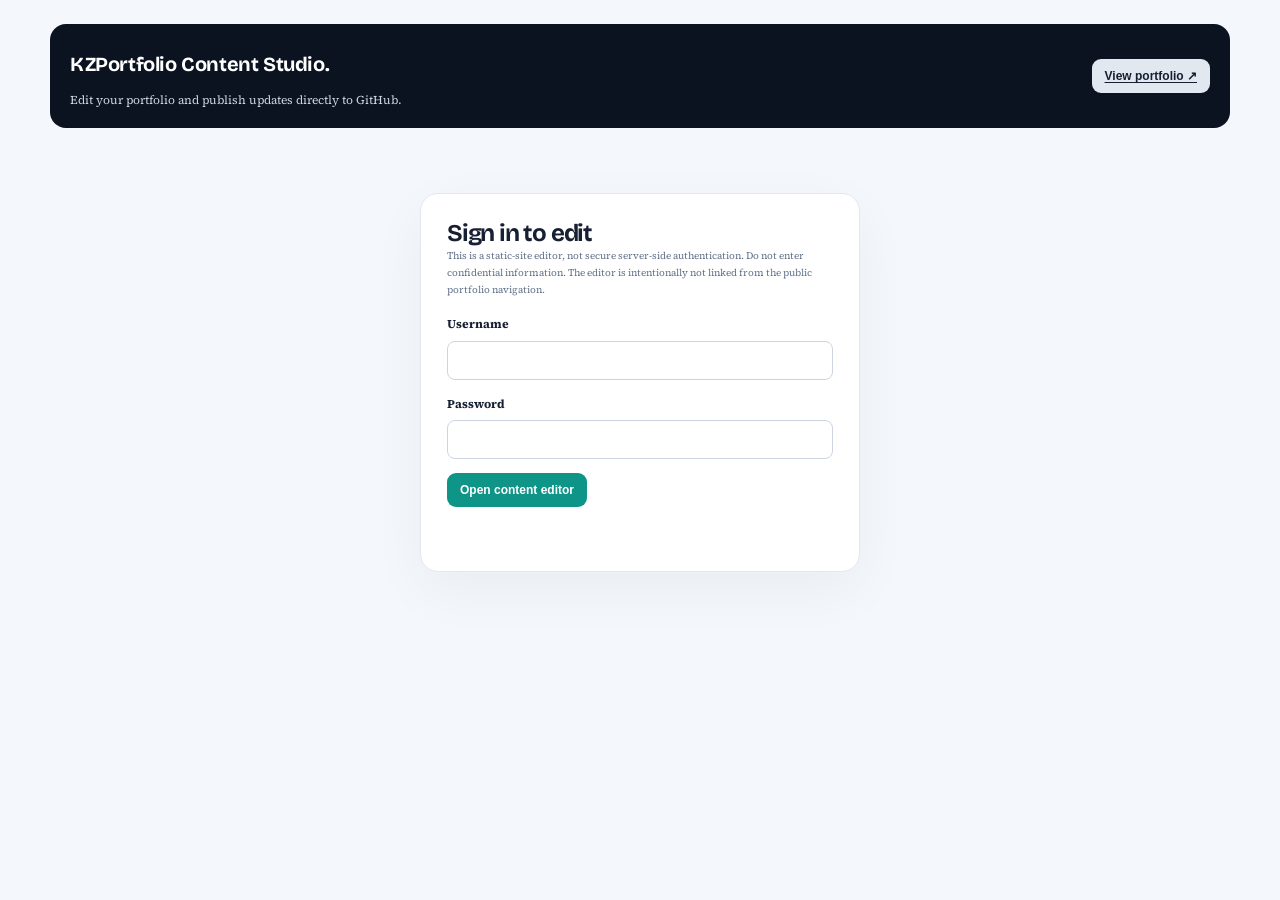
==== commit 17b40688: "Add files via upload" ====
--- a/admin/index.html
+++ b/admin/index.html
@@ -2,18 +2,20 @@
 :root{--admin-bg:#f4f7fb}.admin-body{background:var(--admin-bg);color:#172033}.admin-wrap{width:min(1180px,calc(100% - 28px));margin:24px auto 60px}.topbar{display:flex;align-items:center;justify-content:space-between;gap:16px;flex-wrap:wrap;padding:18px 20px;background:#0b1220;color:#fff;border-radius:16px}.topbar .brand{color:#fff}.topbar p{font-size:12px;color:#cbd5e1;margin:4px 0 0}.warning{margin:16px 0;padding:14px 16px;background:#fff7ed;border:1px solid #fed7aa;border-radius:12px;color:#9a3412;font-size:12px;line-height:1.65}.success{background:#ecfdf5;border:1px solid #a7f3d0;color:#065f46}.toolbar{display:flex;gap:8px;flex-wrap:wrap;margin:14px 0}.save-dock{position:sticky;bottom:10px;z-index:20;display:flex;align-items:center;justify-content:space-between;gap:10px;flex-wrap:wrap;margin:18px 0;padding:12px;background:#0b1220;border:1px solid #263449;border-radius:14px;box-shadow:0 12px 35px #0f172a24}.save-dock p{margin:0;color:#e2e8f0;font-size:12px}.save-dock .btnx{font-size:13px;padding:12px 16px}.save-dock .save-actions{display:flex;gap:8px;flex-wrap:wrap}@media(max-width:520px){.save-dock{position:static}.save-dock .save-actions{width:100%}.save-dock .save-actions button{flex:1}}.btnx{border:0;border-radius:9px;padding:10px 13px;background:#0b1220;color:#fff;font:600 12px Inter, sans-serif;cursor:pointer}.btnx.alt{background:#e2e8f0;color:#172033}.btnx.teal{background:#0f9488}.btnx.danger{background:#fee2e2;color:#991b1b}.btnx:focus-visible{outline:3px solid #14b8a6;outline-offset:2px}.status{font-size:12px;min-height:22px;color:#0f766e}.layout{display:grid;grid-template-columns:245px minmax(0,1fr);gap:16px;align-items:start}.sidebar{position:sticky;top:12px;background:white;border:1px solid #e2e8f0;border-radius:14px;padding:12px}.sidebar h3{font-size:12px;margin:6px 8px 10px}.side-link{display:block;width:100%;text-align:left;border:0;background:transparent;border-radius:8px;padding:10px;font:600 12px Inter,sans-serif;color:#475569;cursor:pointer}.side-link:hover,.side-link.active{background:#ccfbf1;color:#115e59}.editor{min-width:0}.group{background:white;border:1px solid #e2e8f0;border-radius:14px;margin-bottom:14px;overflow:hidden}.group-head{display:flex;align-items:center;justify-content:space-between;gap:10px;padding:16px 18px;background:#fbfdff;border-bottom:1px solid #edf2f7}.group-head h2{font-size:17px;letter-spacing:-.03em;margin:0;overflow-wrap:anywhere}.group-body{padding:16px 18px}.field{border:1px solid #e2e8f0;border-radius:10px;padding:12px;margin:9px 0;min-width:0}.field>label,.field-label{display:block;font-size:11px;font-weight:750;color:#334155;margin-bottom:7px;overflow-wrap:anywhere}.field input[type=text],.field input[type=url],.field input[type=email],.field input[type=number],.field textarea,.field select{display:block;width:100%;border:1px solid #cbd5e1;border-radius:8px;padding:10px;font:13px Inter,sans-serif;color:#172033;background:#fff}.field textarea{min-height:82px;resize:vertical}.field input:focus,.field textarea:focus{outline:2px solid #99f6e4;border-color:#0f9488}.hint{font-size:10px;color:#64748b;margin-top:6px;line-height:1.5}.object-fields{display:grid;grid-template-columns:repeat(2,minmax(0,1fr));gap:4px}.array-item{border:1px solid #dbe4ef;border-radius:11px;margin:12px 0;overflow:hidden}.array-item-head{display:flex;align-items:center;justify-content:space-between;gap:8px;background:#f8fafc;padding:10px 12px}.array-item-head strong{font-size:12px;overflow-wrap:anywhere}.array-item-body{padding:9px}.array-actions{display:flex;gap:7px;flex-wrap:wrap;margin-top:10px}.media-preview{max-width:100%;max-height:180px;display:block;margin-top:8px;border-radius:8px}.field-actions{display:flex;gap:8px;flex-wrap:wrap;margin-top:8px}.add-field{display:flex;gap:8px;flex-wrap:wrap;margin-top:12px}.add-field input{flex:1;min-width:140px;padding:9px;border:1px solid #cbd5e1;border-radius:8px}.login-card{max-width:440px;margin:65px auto;background:white;border:1px solid #e2e8f0;border-radius:18px;padding:26px;box-shadow:0 18px 55px #0f172a0c}.login-card h1{font-size:24px;letter-spacing:-.05em}.login-card label{display:block;font-size:12px;font-weight:700;margin:14px 0}.login-card input{display:block;width:100%;margin-top:6px;padding:11px;border:1px solid #cbd5e1;border-radius:8px}.hidden{display:none!important}.small{font-size:10px;color:#64748b}.count{font-size:10px;color:#64748b;background:#e2e8f0;border-radius:99px;padding:4px 7px}.mobile-select{display:none;width:100%;padding:10px;border-radius:8px;margin-bottom:12px}@media(max-width:780px){.layout{grid-template-columns:1fr}.sidebar{position:static}.side-links{display:none}.mobile-select{display:block}.object-fields{grid-template-columns:1fr}.group-body{padding:12px}.admin-wrap{width:calc(100% - 18px);margin-top:9px}.topbar{border-radius:12px;padding:14px}}
 </style></head><body class="admin-body"><main class="admin-wrap"><header class="topbar"><div><a class="brand" href="../index.html"><span class="mark">KZ</span>Portfolio Content Studio<span class="dot">.</span></a><p>Edit your portfolio and publish updates directly to GitHub.</p></div><a class="btnx alt" href="../index.html">View portfolio ↗</a></header>
 
-<section id="loginView" class="login-card"><h1>Private portfolio editor</h1><p class="small">The editor is not linked from the public portfolio. Publishing uses a private Cloudflare Worker; your GitHub token stays on the server and is never entered here.</p><form id="loginForm"><label>Publisher Worker URL<input id="workerUrl" type="url" placeholder="https://your-worker.your-subdomain.workers.dev" autocomplete="url" required></label><label>Admin password<input id="password" type="password" autocomplete="current-password" required></label><button class="btnx teal" type="submit">Sign in</button><p class="hint">The Worker URL is remembered in this browser. Your password is exchanged for a short-lived session; it is not saved.</p><p class="status" id="loginStatus" aria-live="polite"></p></form></section>
-<section id="studio" class="hidden"><div class="toolbar"><button class="btnx teal" id="saveDraft">Publish changes</button><button class="btnx alt" id="savePrivateDraft">Save private drafts</button><button class="btnx alt" id="importJson">Import content.json</button><input id="importFile" type="file" accept="application/json,.json" class="hidden"><button class="btnx alt" id="reloadRemote">Reload published content</button><button class="btnx alt" id="previewSite">Open website</button><button class="btnx alt" id="logout">Log out</button></div><div id="status" class="status" role="status" aria-live="polite"></div><div class="layout"><aside class="sidebar"><h3>EDIT CONTENT AREAS</h3><select id="sectionSelect" class="mobile-select" aria-label="Select content area"></select><div id="sideLinks" class="side-links"></div><p class="small">Use “Add item” to add projects, skills, jobs, education or certificates. Certificate drafts are saved only in this browser and are never published to the public content.json file until you add a certificate under Published certificates. Use “Add field” to create additional custom fields.</p></aside><div class="editor"><div class="group"><div class="group-head"><h2 id="activeTitle">Portfolio content</h2><span class="count" id="itemCount">Editable</span></div><div class="group-body" id="editorArea"></div></div></div></div><div class="save-dock"><p><strong>Publish changes</strong> sends your latest changes to GitHub.</p><div class="save-actions"><button class="btnx teal" id="saveDraftBottom" type="button">Publish changes</button></div></div></section></main>
+<section id="loginView" class="login-card"><h1>Sign in to edit</h1><p class="small">This is a static-site editor, not secure server-side authentication. Do not enter confidential information. The editor is intentionally not linked from the public portfolio navigation.</p><form id="loginForm"><label>Username<input id="username" autocomplete="username" required></label><label>Password<input id="password" type="password" autocomplete="current-password" required></label><button class="btnx teal" type="submit">Open content editor</button><p class="status" id="loginStatus" aria-live="polite"></p></form></section>
+<section id="studio" class="hidden"><div class="toolbar"><button class="btnx teal" id="saveDraft">Save &amp; Publish</button><button class="btnx alt" id="importJson">Import content.json</button><input id="importFile" type="file" accept="application/json,.json" class="hidden"><button class="btnx alt" id="reloadRemote">Reload published content</button><button class="btnx alt" id="previewSite">Open website</button><button class="btnx alt" id="logout">Log out</button></div><div id="status" class="status" role="status" aria-live="polite"></div><div class="layout"><aside class="sidebar"><h3>EDIT CONTENT AREAS</h3><select id="sectionSelect" class="mobile-select" aria-label="Select content area"></select><div id="sideLinks" class="side-links"></div><p class="small">Use “Add item” to add projects, skills, jobs, education or certificates. Certificate drafts are saved only in this browser and are never published to the public content.json file. Use “Add field” to create additional custom fields.</p></aside><div class="editor"><div class="group"><div class="group-head"><h2 id="activeTitle">Portfolio content</h2><span class="count" id="itemCount">Editable</span></div><div class="group-body" id="editorArea"></div></div></div></div><div class="save-dock"><p><strong>Save &amp; Publish</strong> sends your latest changes to GitHub.</p><div class="save-actions"><button class="btnx teal" id="saveDraftBottom" type="button">Save &amp; Publish</button></div></div></section></main>
 <script>
-const DRAFT_KEY='kz-portfolio-content-v3',CERT_DRAFT_KEY='kz-portfolio-certificate-drafts-v1',WORKER_URL_KEY='kz-portfolio-publisher-url';
-const $=s=>document.querySelector(s);let data=null,active='profile',dirty=false,workerUrl=localStorage.getItem(WORKER_URL_KEY)||'',sessionJwt=sessionStorage.getItem('kz_admin_session')||'';
-$('#workerUrl').value=workerUrl;
-const sections=[['site','Site settings'],['profile','Profile & about'],['links','Social & external links'],['skills','Skills'],['projects','Projects'],['experience','Experience'],['education','Education & courses'],['certificates','Published certificates'],['certificateDrafts','Certificate drafts (Admin only)'],['contact','Contact'],['extraFields','Additional sections'],['footer','Footer']];
+const LOGIN_USER='kiranadmin',LOGIN_PASS='KZ-Portfolio!2026-ChangeMe',DRAFT_KEY='kz-portfolio-content-v2';
+// Direct GitHub publishing. Token is requested at runtime and kept in sessionStorage only.
+const GH_OWNER='Nexus-Kinematics';
+const GH_REPO='Kiranzahid_portfolio';
+const GH_BRANCH='main';
+let publishKey=sessionStorage.getItem('kz_github_token')||'';
+const $=s=>document.querySelector(s);let data=null,active='profile',dirty=false;
+const sections=[['site','Site settings'],['profile','Profile & about'],['links','Social & external links'],['skills','Skills'],['projects','Projects'],['experience','Experience'],['education','Education & courses'],['certificates','Certificates'],['certificateDrafts','Certificate drafts (Admin only)'],['contact','Contact'],['extraFields','Additional sections'],['footer','Footer']];
 const clone=x=>JSON.parse(JSON.stringify(x));const pretty=k=>String(k).replace(/([a-z])([A-Z])/g,'$1 $2').replace(/[_-]/g,' ').replace(/^./,c=>c.toUpperCase());
 function setStatus(msg,bad=false){$('#status').textContent=msg;$('#status').style.color=bad?'#b91c1c':'#0f766e'}
-async function apiRequest(path,body){const r=await fetch(workerUrl.replace(/\/$/,'')+path,{method:'POST',headers:{'Content-Type':'application/json',...(sessionJwt?{Authorization:'Bearer '+sessionJwt}:{})},body:JSON.stringify(body||{})});const j=await r.json().catch(()=>({}));if(!r.ok)throw Error(j.error||('Publisher request failed ('+r.status+')'));return j;}
-if(sessionJwt&&workerUrl){$('#loginView').classList.add('hidden');$('#studio').classList.remove('hidden');loadInitial();}
-$('#loginForm').addEventListener('submit',async e=>{e.preventDefault();workerUrl=$('#workerUrl').value.trim().replace(/\/$/,'');if(!/^https:\/\//i.test(workerUrl)){ $('#loginStatus').textContent='Enter your deployed HTTPS Worker URL.';return;}$('#loginStatus').textContent='Signing in…';try{const result=await apiRequest('/auth',{password:$('#password').value});sessionJwt=result.token;sessionStorage.setItem('kz_admin_session',sessionJwt);localStorage.setItem(WORKER_URL_KEY,workerUrl);$('#password').value='';$('#loginView').classList.add('hidden');$('#studio').classList.remove('hidden');await loadInitial();}catch(err){$('#loginStatus').textContent=err.message;}});
+$('#loginForm').addEventListener('submit',async e=>{e.preventDefault();if($('#username').value.trim()!==LOGIN_USER||$('#password').value!==LOGIN_PASS){$('#loginStatus').textContent='Incorrect username or password.';return}$('#loginView').classList.add('hidden');$('#studio').classList.remove('hidden');await loadInitial();});
 async function loadInitial(){try{const r=await fetch('../content.json',{cache:'no-store'});if(!r.ok)throw Error('fetch');data=await r.json();try{data.certificateDrafts=JSON.parse(localStorage.getItem(CERT_DRAFT_KEY)||'[]')}catch(_){data.certificateDrafts=[]}setStatus('Published content loaded. Certificate drafts remain local to this browser.')}catch(e){try{const raw=localStorage.getItem(DRAFT_KEY);if(raw){data=JSON.parse(raw);setStatus('Loaded saved browser draft.')}else{setStatus('Could not load content.json. Use Import content.json to load a copy.',true);return}}catch(_){setStatus('Could not load content. Import a valid content.json file.',true);return}}buildNav();renderActive();}
 function buildNav(){const nav=$('#sideLinks'),sel=$('#sectionSelect');nav.replaceChildren();sel.replaceChildren();sections.forEach(([key,label])=>{const b=document.createElement('button');b.className='side-link'+(active===key?' active':'');b.textContent=label;b.onclick=()=>{active=key;renderActive();buildNav()};nav.append(b);const o=document.createElement('option');o.value=key;o.textContent=label;sel.append(o)});sel.value=active;sel.onchange=()=>{active=sel.value;renderActive();buildNav()}}
 function valueType(v){if(v===null)return 'string';if(Array.isArray(v))return 'array';if(typeof v==='object')return 'object';return typeof v}
@@ -23,9 +25,9 @@
 if(type==='boolean'){input.type='checkbox';input.checked=!!val;input.onchange=()=>{setAt(path,input.checked);dirty=true}}else if(type==='number'){input.type='number';input.value=val;input.onchange=()=>{setAt(path,Number(input.value));dirty=true}}else{input.value=val??'';input.type='text';input.autocomplete='off';if(input.tagName==='TEXTAREA')input.rows=3;input.oninput=()=>{setAt(path,input.value);dirty=true;const preview=wrap.querySelector('.media-preview');if(preview&&/^data:image|^https?:.*\.(png|jpe?g|gif|webp|svg)(\?.*)?$/i.test(input.value)){preview.src=input.value}else if(preview){preview.remove()}}}
 if(/^(image|portrait|certificateImage|imageAlt)$/i.test(key)||/image|portrait|photo|certificateimage/i.test(key)){input.placeholder='Paste an image URL, or use Upload image below';}else if(/^(pdf|cv|certificatePdf|video|link|url)$/i.test(key)||/pdf|video|url|link/i.test(key)){input.placeholder='Paste a public URL or relative file path';}
 wrap.append(input);
-if(/image|portrait|certificateimage/i.test(key)){const file=document.createElement('input');file.type='file';file.accept='image/*';file.style.marginTop='9px';file.setAttribute('aria-label','Upload image');file.onchange=()=>{const f=file.files[0];if(!f)return;if(f.size>1.5*1024*1024&&!confirm('This image is larger than 1.5 MB and will make content.json large. Continue?')){file.value='';return}const reader=new FileReader();reader.onload=()=>{setAt(path,reader.result);dirty=true;renderActive();setStatus('Image added. Click Publish changes to send it to GitHub.')};reader.readAsDataURL(f)};const upLabel=document.createElement('div');upLabel.className='hint';upLabel.textContent='Or upload an image (embedded in content.json; keep it small).';wrap.append(file,upLabel);if(typeof val==='string'&&val.startsWith('data:image')){const img=document.createElement('img');img.className='media-preview';img.src=val;img.alt='Current image preview';wrap.append(img)}}
-if(/pdf|cv/i.test(key)){const file=document.createElement('input');file.type='file';file.accept='application/pdf';file.style.marginTop='9px';file.onchange=()=>{const f=file.files[0];if(!f)return;if(f.size>4*1024*1024&&!confirm('This PDF is larger than 4 MB and will make content.json large. Continue?')){file.value='';return}const reader=new FileReader();reader.onload=()=>{setAt(path,reader.result);dirty=true;renderActive();setStatus('PDF added. Click Publish changes to send it to GitHub.')};reader.readAsDataURL(f)};const hint=document.createElement('div');hint.className='hint';hint.textContent='Optional: upload a small PDF, or paste a relative path/URL above.';wrap.append(file,hint)}
-if(/video/i.test(key)){const file=document.createElement('input');file.type='file';file.accept='video/mp4,video/webm,video/ogg';file.style.marginTop='9px';file.onchange=()=>{const f=file.files[0];if(!f)return;if(f.size>8*1024*1024&&!confirm('This video is larger than 8 MB and will make content.json very large. Continue?')){file.value='';return}const reader=new FileReader();reader.onload=()=>{setAt(path,reader.result);dirty=true;renderActive();setStatus('Video added. Click Publish changes to send it to GitHub. For large videos, use a hosted video URL instead.')};reader.readAsDataURL(f)};const hint=document.createElement('div');hint.className='hint';hint.textContent='Paste a public video URL, or upload a small MP4/WebM/Ogg video (up to 8 MB recommended). For large videos, use a hosted URL.';wrap.append(file,hint)}
+if(/image|portrait|certificateimage/i.test(key)){const file=document.createElement('input');file.type='file';file.accept='image/*';file.style.marginTop='9px';file.setAttribute('aria-label','Upload image');file.onchange=()=>{const f=file.files[0];if(!f)return;if(f.size>1.5*1024*1024&&!confirm('This image is larger than 1.5 MB and will make content.json large. Continue?')){file.value='';return}const reader=new FileReader();reader.onload=()=>{setAt(path,reader.result);dirty=true;renderActive();setStatus('Image added. Click Save & Publish to send it to GitHub.')};reader.readAsDataURL(f)};const upLabel=document.createElement('div');upLabel.className='hint';upLabel.textContent='Or upload an image (embedded in content.json; keep it small).';wrap.append(file,upLabel);if(typeof val==='string'&&val.startsWith('data:image')){const img=document.createElement('img');img.className='media-preview';img.src=val;img.alt='Current image preview';wrap.append(img)}}
+if(/pdf|cv/i.test(key)){const file=document.createElement('input');file.type='file';file.accept='application/pdf';file.style.marginTop='9px';file.onchange=()=>{const f=file.files[0];if(!f)return;if(f.size>4*1024*1024&&!confirm('This PDF is larger than 4 MB and will make content.json large. Continue?')){file.value='';return}const reader=new FileReader();reader.onload=()=>{setAt(path,reader.result);dirty=true;renderActive();setStatus('PDF added. Click Save & Publish to send it to GitHub.')};reader.readAsDataURL(f)};const hint=document.createElement('div');hint.className='hint';hint.textContent='Optional: upload a small PDF, or paste a relative path/URL above.';wrap.append(file,hint)}
+if(/video/i.test(key)){const file=document.createElement('input');file.type='file';file.accept='video/mp4,video/webm,video/ogg';file.style.marginTop='9px';file.onchange=()=>{const f=file.files[0];if(!f)return;if(f.size>8*1024*1024&&!confirm('This video is larger than 8 MB and will make content.json very large. Continue?')){file.value='';return}const reader=new FileReader();reader.onload=()=>{setAt(path,reader.result);dirty=true;renderActive();setStatus('Video added. Click Save & Publish to send it to GitHub. For large videos, use a hosted video URL instead.')};reader.readAsDataURL(f)};const hint=document.createElement('div');hint.className='hint';hint.textContent='Paste a public video URL, or upload a small MP4/WebM/Ogg video (up to 8 MB recommended). For large videos, use a hosted URL.';wrap.append(file,hint)}
 if(path.length>1){const del=document.createElement('button');del.type='button';del.className='btnx alt';del.style.marginTop='8px';del.textContent='Remove this field';del.onclick=()=>{if(confirm('Remove field “'+pretty(key)+'”?')){deleteAt(path);dirty=true;renderActive()}};wrap.append(del)}
 return wrap}
 function blankLike(v){if(Array.isArray(v))return [];if(v&&typeof v==='object')return Object.fromEntries(Object.entries(v).map(([k,x])=>[k,blankLike(x)]));if(typeof v==='number')return 0;if(typeof v==='boolean')return false;return ''}
@@ -34,18 +36,26 @@
 function saveLocalDraft(){try{const safe=clone(data);localStorage.setItem(CERT_DRAFT_KEY,JSON.stringify(safe.certificateDrafts||[]));delete safe.certificateDrafts;localStorage.setItem(DRAFT_KEY,JSON.stringify(safe));return true}catch(e){return false}}
 async function publishChanges(){
  if(!data){setStatus('Portfolio content is not loaded.',true);return}
- if(!sessionJwt){setStatus('Your editor session expired. Sign in again to publish.',true);return}
- if(!saveLocalDraft()){setStatus('Could not save a local backup; reduce uploaded media size.',true);return}
- const buttons=[$('#saveDraft'),$('#saveDraftBottom')].filter(Boolean);buttons.forEach(b=>{b.disabled=true;b.textContent='Publishing…'});setStatus('Publishing securely to GitHub…');
+ if(!publishKey){publishKey=prompt('Enter a fine-grained GitHub token with Contents: Read and write access to Nexus-Kinematics/Kiranzahid_portfolio. The token is kept only for this browser session:');if(!publishKey)return;sessionStorage.setItem('kz_github_token',publishKey)}
+ if(!saveLocalDraft()){setStatus('Could not save a local backup; try reducing uploaded media size.',true);return}
+ const buttons=[$('#saveDraft'),$('#saveDraftBottom')].filter(Boolean);buttons.forEach(b=>{b.disabled=true;b.textContent='Publishing…'});setStatus('Publishing changes directly to GitHub…');
  try{
-   const publicData=clone(data);delete publicData.certificateDrafts;
-   const result=await apiRequest('/publish',{content:publicData});
-   dirty=false;setStatus(result.message||'Published to GitHub. GitHub Pages may take a few minutes to deploy.');
- }catch(err){if(/session|unauthor/i.test(err.message)){sessionJwt='';sessionStorage.removeItem('kz_admin_session')}setStatus('Publishing failed: '+err.message+'. Your local draft remains saved; no live update is confirmed.',true)}
- finally{buttons.forEach(b=>{b.disabled=false;b.textContent='Publish changes'})}
+   const api=`https://api.github.com/repos/${GH_OWNER}/${GH_REPO}/contents/content.json`;
+   const headers={'Accept':'application/vnd.github+json','Authorization':`Bearer ${publishKey}`,'X-GitHub-Api-Version':'2022-11-28'};
+   const get=await fetch(`${api}?ref=${encodeURIComponent(GH_BRANCH)}`,{headers,cache:'no-store'});
+   if(!get.ok){let msg=`GitHub read failed (HTTP ${get.status}). Check token permissions and repository/branch.`;if(get.status===401||get.status===403){publishKey='';sessionStorage.removeItem('kz_github_token')}throw Error(msg)}
+   const current=await get.json();
+   const publicData=clone(data);delete publicData.certificateDrafts;const json=JSON.stringify(publicData,null,2);
+   const bytes=new TextEncoder().encode(json);let binary='';for(let i=0;i<bytes.length;i+=0x8000)binary+=String.fromCharCode(...bytes.subarray(i,i+0x8000));const encoded=btoa(binary);
+   const put=await fetch(api,{method:'PUT',headers:{...headers,'Content-Type':'application/json'},body:JSON.stringify({message:'Update portfolio content via admin panel',content:encoded,sha:current.sha,branch:GH_BRANCH})});
+   const result=await put.json().catch(()=>({}));
+   if(!put.ok){if(put.status===401||put.status===403){publishKey='';sessionStorage.removeItem('kz_github_token')}throw Error(result.message||`GitHub commit failed (HTTP ${put.status})`)}
+   dirty=false;setStatus('Published to GitHub successfully. GitHub Pages may take a few minutes to deploy.');
+ }catch(err){setStatus('Publishing failed: '+err.message+'. Your browser draft remains saved; no live update is confirmed.',true)}
+ finally{buttons.forEach(b=>{b.disabled=false;b.textContent='Save & Publish'})}
 }
-$('#saveDraft').onclick=publishChanges;$('#saveDraftBottom').onclick=publishChanges;$('#savePrivateDraft').onclick=()=>{if(!saveLocalDraft()){setStatus('Could not save a local draft. Check available browser storage.',true);return}setStatus('Saved in this browser only. Certificate drafts remain private and are not published.');};
+$('#saveDraft').onclick=publishChanges;$('#saveDraftBottom').onclick=publishChanges;
 $('#importJson').onclick=()=>$('#importFile').click();$('#importFile').onchange=async e=>{const f=e.target.files[0];if(!f)return;try{const parsed=JSON.parse(await f.text());if(!parsed.profile||!parsed.site)throw Error('This does not look like the portfolio content.json file.');data=parsed;active='profile';buildNav();renderActive();setStatus('Imported JSON. Review it, then export when ready.')}catch(err){setStatus('Import failed: '+err.message,true)}e.target.value=''};
 $('#reloadRemote').onclick=async()=>{if(dirty&&!confirm('Reloading replaces unsaved edits. Continue?'))return;try{const r=await fetch('../content.json?reload='+Date.now(),{cache:'no-store'});if(!r.ok)throw Error('HTTP '+r.status);data=await r.json();try{data.certificateDrafts=JSON.parse(localStorage.getItem(CERT_DRAFT_KEY)||'[]')}catch(_){data.certificateDrafts=[]}buildNav();renderActive();setStatus('Reloaded published content; local certificate drafts were retained.')}catch(e){setStatus('Could not reload published content. Use Import instead.',true)}};
-$('#previewSite').onclick=()=>window.open('../index.html','_blank','noopener');$('#logout').onclick=()=>{if(dirty&&!confirm('You have unsaved changes. Log out anyway?'))return;sessionJwt='';sessionStorage.removeItem('kz_admin_session');$('#studio').classList.add('hidden');$('#loginView').classList.remove('hidden');$('#loginForm').reset();$('#workerUrl').value=workerUrl};
+$('#previewSite').onclick=()=>window.open('../index.html','_blank','noopener');$('#logout').onclick=()=>{if(dirty&&!confirm('You have unsaved changes. Log out anyway?'))return;$('#studio').classList.add('hidden');$('#loginView').classList.remove('hidden');$('#loginForm').reset()};
 </script></body></html>
--- a/style.css
+++ b/style.css
@@ -480,6 +480,43 @@
 .project__note { color: var(--muted); font-size: 0.9375rem; }
 .project__outcome { margin-top: .65rem; padding: .75rem .9rem; border-left: 3px solid var(--accent); background: var(--accent-soft); border-radius: 0 var(--radius-sm) var(--radius-sm) 0; font-size: .96rem; line-height: 1.55; }
 
+/* Technology for social impact */
+.impact-grid {
+  display: grid;
+  grid-template-columns: repeat(3, minmax(0, 1fr));
+  gap: 1rem;
+  margin-top: 2rem;
+}
+.impact-card {
+  min-width: 0;
+  padding: 1.35rem;
+  background: var(--surface);
+  border: 1px solid var(--line);
+  border-radius: var(--radius);
+}
+.impact-card__eyebrow {
+  margin-bottom: 0.55rem;
+  color: var(--accent);
+  font: 650 0.78rem/1.4 var(--font-display);
+  letter-spacing: 0.07em;
+  text-transform: uppercase;
+}
+.impact-card h3 {
+  margin-bottom: 0.65rem;
+  font: 650 1.2rem/1.3 var(--font-display);
+}
+.impact-card p:last-child { margin-bottom: 0; }
+.impact-card > p:not(.impact-card__eyebrow) {
+  color: var(--muted);
+  font-size: 1rem;
+  line-height: 1.6;
+}
+.impact-note {
+  margin-top: 1.25rem;
+  color: var(--muted);
+  font-size: 0.9rem;
+}
+
 /* Experience and education */
 .entries { list-style: none; }
 .entry {
@@ -502,6 +539,8 @@
 .entry p:last-child { margin-bottom: 0; }
 .entry__text { margin-top: 0.4rem; font-size: 1rem; line-height: 1.6; max-width: 58ch; }
 .entry__status--active { color: var(--accent); font-weight: 650; }
+.entry--featured { padding: 1.1rem 1.2rem; border: 1px solid var(--accent); border-left: 4px solid var(--accent); border-radius: var(--radius); background: var(--accent-soft); }
+.entry--featured .entry__title { color: var(--ink); }
 
 .subhead { margin: 0 0 1.25rem; font-size: 1.05rem; color: var(--muted); }
 .subhead:not(:first-child) { margin-top: 2.5rem; }
@@ -644,6 +683,7 @@
   .nav__list { flex-wrap: wrap; }
 
   .section__grid { grid-template-columns: minmax(0, 1fr); }
+  .impact-grid { grid-template-columns: repeat(2, minmax(0, 1fr)); }
   .project__body { grid-template-columns: minmax(0, 1fr); }
   .project-grid { grid-template-columns: minmax(0, 1fr); }
 }
@@ -656,6 +696,7 @@
 }
 
 @media (max-width: 480px) {
+  .impact-grid { grid-template-columns: minmax(0, 1fr); }
   body { font-size: 1.0625rem; }
   .hero { padding-block: 1.75rem 2.5rem; }
   .hero__role { margin: .75rem 0 1rem; }
@@ -686,14 +727,3 @@
   html { scroll-behavior: auto; }
   * { transition: none !important; }
 }
-
-
-/* Final polish: consistent project rhythm, clearer hero, and compact mobile spacing */
-.hero__eyebrow{display:inline-flex;align-items:center;margin:0 0 1rem;padding:.35rem .75rem;border:1px solid var(--line);border-radius:999px;color:var(--muted);font:600 .84rem/1.45 var(--font-display);background:var(--surface)}
-.btn--tertiary{border-color:var(--line);color:var(--ink);background:transparent}.btn--tertiary:hover{background:var(--accent-soft);color:var(--ink);border-color:var(--accent)}
-.project-grid{grid-auto-rows:1fr}.project-grid .project{min-height:100%;}.project-grid .project__body{height:100%;}.project-grid .project__media-links{margin-top:auto;padding-top:.5rem}.project__shot img{width:100%;height:clamp(190px,28vw,340px);object-fit:contain;}
-.hero__grid{align-items:center}.hero__text{min-width:0}.portrait{max-width:360px}.portrait img{object-position:center 18%}
-.contact-method .contact__email{overflow-wrap:anywhere;word-break:break-word}
-@media(max-width:760px){.hero{padding-block:2rem 2.5rem}.hero__grid{gap:1.6rem}.hero__intro{font-size:1.08rem;margin-bottom:1.25rem}.portrait{max-width:min(72vw,300px)}.section{padding-block:2.75rem}.section-intro{margin-bottom:1.5rem}.project-grid{gap:1rem}.project-grid .project{padding:1rem}.project__body{padding:1rem}.hero__actions .btn{flex:1 1 100%}.hero__eyebrow{font-size:.78rem}}
-@media(max-width:420px){.hero h1{font-size:clamp(2.45rem,13vw,3.1rem)}.portrait{max-width:76vw}.project__title{font-size:1.35rem}.contact__email{font-size:1.25rem}}
-@media(prefers-reduced-motion:reduce){html{scroll-behavior:auto}*,*::before,*::after{animation-duration:.01ms!important;animation-iteration-count:1!important;transition-duration:.01ms!important}}
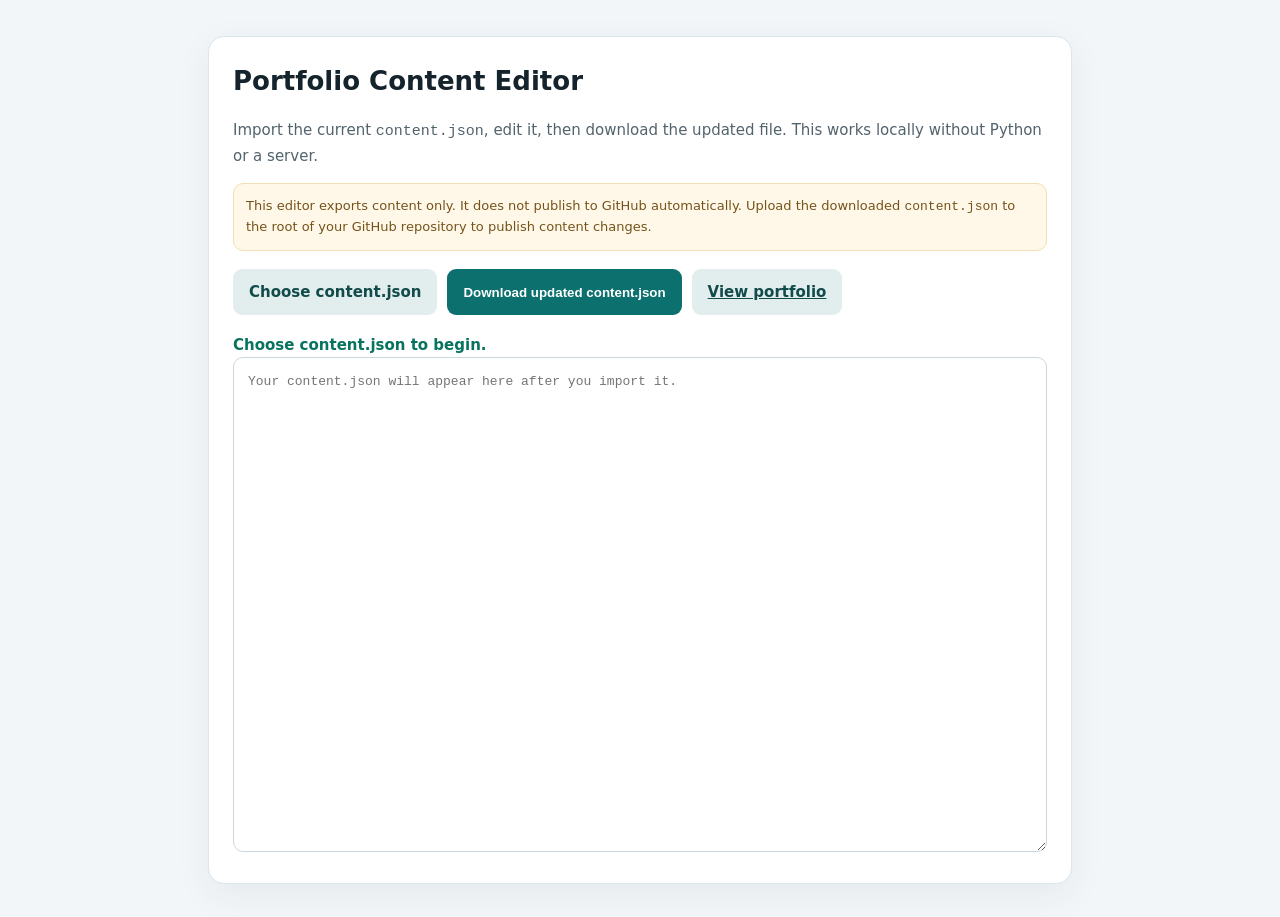
==== commit 10b246cd: "Add files via upload" ====
--- a/admin/index.html
+++ b/admin/index.html
@@ -1,61 +1,10 @@
-<!doctype html><html lang="en"><head><meta charset="utf-8"><meta name="viewport" content="width=device-width,initial-scale=1"><meta name="robots" content="noindex,nofollow"><meta name="theme-color" content="#0b1220"><title>Portfolio Content Studio — Kiran Zahid</title><link rel="stylesheet" href="../style.css"><style>
-:root{--admin-bg:#f4f7fb}.admin-body{background:var(--admin-bg);color:#172033}.admin-wrap{width:min(1180px,calc(100% - 28px));margin:24px auto 60px}.topbar{display:flex;align-items:center;justify-content:space-between;gap:16px;flex-wrap:wrap;padding:18px 20px;background:#0b1220;color:#fff;border-radius:16px}.topbar .brand{color:#fff}.topbar p{font-size:12px;color:#cbd5e1;margin:4px 0 0}.warning{margin:16px 0;padding:14px 16px;background:#fff7ed;border:1px solid #fed7aa;border-radius:12px;color:#9a3412;font-size:12px;line-height:1.65}.success{background:#ecfdf5;border:1px solid #a7f3d0;color:#065f46}.toolbar{display:flex;gap:8px;flex-wrap:wrap;margin:14px 0}.save-dock{position:sticky;bottom:10px;z-index:20;display:flex;align-items:center;justify-content:space-between;gap:10px;flex-wrap:wrap;margin:18px 0;padding:12px;background:#0b1220;border:1px solid #263449;border-radius:14px;box-shadow:0 12px 35px #0f172a24}.save-dock p{margin:0;color:#e2e8f0;font-size:12px}.save-dock .btnx{font-size:13px;padding:12px 16px}.save-dock .save-actions{display:flex;gap:8px;flex-wrap:wrap}@media(max-width:520px){.save-dock{position:static}.save-dock .save-actions{width:100%}.save-dock .save-actions button{flex:1}}.btnx{border:0;border-radius:9px;padding:10px 13px;background:#0b1220;color:#fff;font:600 12px Inter, sans-serif;cursor:pointer}.btnx.alt{background:#e2e8f0;color:#172033}.btnx.teal{background:#0f9488}.btnx.danger{background:#fee2e2;color:#991b1b}.btnx:focus-visible{outline:3px solid #14b8a6;outline-offset:2px}.status{font-size:12px;min-height:22px;color:#0f766e}.layout{display:grid;grid-template-columns:245px minmax(0,1fr);gap:16px;align-items:start}.sidebar{position:sticky;top:12px;background:white;border:1px solid #e2e8f0;border-radius:14px;padding:12px}.sidebar h3{font-size:12px;margin:6px 8px 10px}.side-link{display:block;width:100%;text-align:left;border:0;background:transparent;border-radius:8px;padding:10px;font:600 12px Inter,sans-serif;color:#475569;cursor:pointer}.side-link:hover,.side-link.active{background:#ccfbf1;color:#115e59}.editor{min-width:0}.group{background:white;border:1px solid #e2e8f0;border-radius:14px;margin-bottom:14px;overflow:hidden}.group-head{display:flex;align-items:center;justify-content:space-between;gap:10px;padding:16px 18px;background:#fbfdff;border-bottom:1px solid #edf2f7}.group-head h2{font-size:17px;letter-spacing:-.03em;margin:0;overflow-wrap:anywhere}.group-body{padding:16px 18px}.field{border:1px solid #e2e8f0;border-radius:10px;padding:12px;margin:9px 0;min-width:0}.field>label,.field-label{display:block;font-size:11px;font-weight:750;color:#334155;margin-bottom:7px;overflow-wrap:anywhere}.field input[type=text],.field input[type=url],.field input[type=email],.field input[type=number],.field textarea,.field select{display:block;width:100%;border:1px solid #cbd5e1;border-radius:8px;padding:10px;font:13px Inter,sans-serif;color:#172033;background:#fff}.field textarea{min-height:82px;resize:vertical}.field input:focus,.field textarea:focus{outline:2px solid #99f6e4;border-color:#0f9488}.hint{font-size:10px;color:#64748b;margin-top:6px;line-height:1.5}.object-fields{display:grid;grid-template-columns:repeat(2,minmax(0,1fr));gap:4px}.array-item{border:1px solid #dbe4ef;border-radius:11px;margin:12px 0;overflow:hidden}.array-item-head{display:flex;align-items:center;justify-content:space-between;gap:8px;background:#f8fafc;padding:10px 12px}.array-item-head strong{font-size:12px;overflow-wrap:anywhere}.array-item-body{padding:9px}.array-actions{display:flex;gap:7px;flex-wrap:wrap;margin-top:10px}.media-preview{max-width:100%;max-height:180px;display:block;margin-top:8px;border-radius:8px}.field-actions{display:flex;gap:8px;flex-wrap:wrap;margin-top:8px}.add-field{display:flex;gap:8px;flex-wrap:wrap;margin-top:12px}.add-field input{flex:1;min-width:140px;padding:9px;border:1px solid #cbd5e1;border-radius:8px}.login-card{max-width:440px;margin:65px auto;background:white;border:1px solid #e2e8f0;border-radius:18px;padding:26px;box-shadow:0 18px 55px #0f172a0c}.login-card h1{font-size:24px;letter-spacing:-.05em}.login-card label{display:block;font-size:12px;font-weight:700;margin:14px 0}.login-card input{display:block;width:100%;margin-top:6px;padding:11px;border:1px solid #cbd5e1;border-radius:8px}.hidden{display:none!important}.small{font-size:10px;color:#64748b}.count{font-size:10px;color:#64748b;background:#e2e8f0;border-radius:99px;padding:4px 7px}.mobile-select{display:none;width:100%;padding:10px;border-radius:8px;margin-bottom:12px}@media(max-width:780px){.layout{grid-template-columns:1fr}.sidebar{position:static}.side-links{display:none}.mobile-select{display:block}.object-fields{grid-template-columns:1fr}.group-body{padding:12px}.admin-wrap{width:calc(100% - 18px);margin-top:9px}.topbar{border-radius:12px;padding:14px}}
-</style></head><body class="admin-body"><main class="admin-wrap"><header class="topbar"><div><a class="brand" href="../index.html"><span class="mark">KZ</span>Portfolio Content Studio<span class="dot">.</span></a><p>Edit your portfolio and publish updates directly to GitHub.</p></div><a class="btnx alt" href="../index.html">View portfolio ↗</a></header>
-
-<section id="loginView" class="login-card"><h1>Sign in to edit</h1><p class="small">This is a static-site editor, not secure server-side authentication. Do not enter confidential information. The editor is intentionally not linked from the public portfolio navigation.</p><form id="loginForm"><label>Username<input id="username" autocomplete="username" required></label><label>Password<input id="password" type="password" autocomplete="current-password" required></label><button class="btnx teal" type="submit">Open content editor</button><p class="status" id="loginStatus" aria-live="polite"></p></form></section>
-<section id="studio" class="hidden"><div class="toolbar"><button class="btnx teal" id="saveDraft">Save &amp; Publish</button><button class="btnx alt" id="importJson">Import content.json</button><input id="importFile" type="file" accept="application/json,.json" class="hidden"><button class="btnx alt" id="reloadRemote">Reload published content</button><button class="btnx alt" id="previewSite">Open website</button><button class="btnx alt" id="logout">Log out</button></div><div id="status" class="status" role="status" aria-live="polite"></div><div class="layout"><aside class="sidebar"><h3>EDIT CONTENT AREAS</h3><select id="sectionSelect" class="mobile-select" aria-label="Select content area"></select><div id="sideLinks" class="side-links"></div><p class="small">Use “Add item” to add projects, skills, jobs, education or certificates. Certificate drafts are saved only in this browser and are never published to the public content.json file. Use “Add field” to create additional custom fields.</p></aside><div class="editor"><div class="group"><div class="group-head"><h2 id="activeTitle">Portfolio content</h2><span class="count" id="itemCount">Editable</span></div><div class="group-body" id="editorArea"></div></div></div></div><div class="save-dock"><p><strong>Save &amp; Publish</strong> sends your latest changes to GitHub.</p><div class="save-actions"><button class="btnx teal" id="saveDraftBottom" type="button">Save &amp; Publish</button></div></div></section></main>
+<!doctype html>
+<html lang="en"><head><meta charset="utf-8"><meta name="viewport" content="width=device-width,initial-scale=1"><title>Portfolio Content Editor | Kiran Zahid</title>
+<style>
+*{box-sizing:border-box}body{margin:0;background:#f3f6f8;color:#14232c;font:15px/1.6 system-ui,Segoe UI,sans-serif}.wrap{max-width:900px;margin:36px auto;padding:0 18px}.card{background:#fff;border:1px solid #dce5e9;border-radius:16px;padding:24px;box-shadow:0 10px 35px #102a3810}h1{margin:0 0 8px;font-size:26px}p{color:#52636c}.actions{display:flex;gap:10px;flex-wrap:wrap;margin:18px 0}button,.file{border:0;border-radius:9px;background:#0c706e;color:#fff;padding:11px 16px;font-weight:650;cursor:pointer}.file{display:inline-block;background:#e2eeee;color:#124b4a}textarea{width:100%;min-height:55vh;border:1px solid #cbd7dc;border-radius:10px;padding:14px;font:13px/1.5 ui-monospace,Consolas,monospace}#status{min-height:24px;color:#08745f;font-weight:600}.note{background:#fff8e8;border:1px solid #f1dfb5;border-radius:10px;padding:12px;color:#75531b;font-size:13px}a{color:#08736f}
+</style></head><body><main class="wrap"><section class="card"><h1>Portfolio Content Editor</h1><p>Import the current <code>content.json</code>, edit it, then download the updated file. This works locally without Python or a server.</p><div class="note">This editor exports content only. It does not publish to GitHub automatically. Upload the downloaded <code>content.json</code> to the root of your GitHub repository to publish content changes.</div><div class="actions"><label class="file">Choose content.json<input id="pick" type="file" accept=".json,application/json" hidden></label><button id="download" type="button">Download updated content.json</button><a class="file" href="../index.html">View portfolio</a></div><div id="status" role="status">Choose content.json to begin.</div><textarea id="json" spellcheck="false" aria-label="Portfolio content JSON" placeholder="Your content.json will appear here after you import it."></textarea></section></main>
 <script>
-const LOGIN_USER='kiranadmin',LOGIN_PASS='KZ-Portfolio!2026-ChangeMe',DRAFT_KEY='kz-portfolio-content-v2';
-// Direct GitHub publishing. Token is requested at runtime and kept in sessionStorage only.
-const GH_OWNER='Nexus-Kinematics';
-const GH_REPO='Kiranzahid_portfolio';
-const GH_BRANCH='main';
-let publishKey=sessionStorage.getItem('kz_github_token')||'';
-const $=s=>document.querySelector(s);let data=null,active='profile',dirty=false;
-const sections=[['site','Site settings'],['profile','Profile & about'],['links','Social & external links'],['skills','Skills'],['projects','Projects'],['experience','Experience'],['education','Education & courses'],['certificates','Certificates'],['certificateDrafts','Certificate drafts (Admin only)'],['contact','Contact'],['extraFields','Additional sections'],['footer','Footer']];
-const clone=x=>JSON.parse(JSON.stringify(x));const pretty=k=>String(k).replace(/([a-z])([A-Z])/g,'$1 $2').replace(/[_-]/g,' ').replace(/^./,c=>c.toUpperCase());
-function setStatus(msg,bad=false){$('#status').textContent=msg;$('#status').style.color=bad?'#b91c1c':'#0f766e'}
-$('#loginForm').addEventListener('submit',async e=>{e.preventDefault();if($('#username').value.trim()!==LOGIN_USER||$('#password').value!==LOGIN_PASS){$('#loginStatus').textContent='Incorrect username or password.';return}$('#loginView').classList.add('hidden');$('#studio').classList.remove('hidden');await loadInitial();});
-async function loadInitial(){try{const r=await fetch('../content.json',{cache:'no-store'});if(!r.ok)throw Error('fetch');data=await r.json();try{data.certificateDrafts=JSON.parse(localStorage.getItem(CERT_DRAFT_KEY)||'[]')}catch(_){data.certificateDrafts=[]}setStatus('Published content loaded. Certificate drafts remain local to this browser.')}catch(e){try{const raw=localStorage.getItem(DRAFT_KEY);if(raw){data=JSON.parse(raw);setStatus('Loaded saved browser draft.')}else{setStatus('Could not load content.json. Use Import content.json to load a copy.',true);return}}catch(_){setStatus('Could not load content. Import a valid content.json file.',true);return}}buildNav();renderActive();}
-function buildNav(){const nav=$('#sideLinks'),sel=$('#sectionSelect');nav.replaceChildren();sel.replaceChildren();sections.forEach(([key,label])=>{const b=document.createElement('button');b.className='side-link'+(active===key?' active':'');b.textContent=label;b.onclick=()=>{active=key;renderActive();buildNav()};nav.append(b);const o=document.createElement('option');o.value=key;o.textContent=label;sel.append(o)});sel.value=active;sel.onchange=()=>{active=sel.value;renderActive();buildNav()}}
-function valueType(v){if(v===null)return 'string';if(Array.isArray(v))return 'array';if(typeof v==='object')return 'object';return typeof v}
-function makeField(key,val,path){const wrap=document.createElement('div');wrap.className='field';const label=document.createElement('label');label.className='field-label';label.textContent=pretty(key);wrap.append(label);const type=valueType(val);if(type==='object'){const inner=document.createElement('div');inner.className='object-fields';Object.entries(val).forEach(([k,v])=>inner.append(makeField(k,v,[...path,k])));wrap.append(inner);const add=document.createElement('div');add.className='add-field';const input=document.createElement('input');input.placeholder='New field name';const btn=document.createElement('button');btn.className='btnx alt';btn.type='button';btn.textContent='Add field';btn.onclick=()=>{const k=input.value.trim();if(!k)return;if(Object.hasOwn(val,k)){setStatus('That field already exists.',true);return}val[k]='';dirty=true;renderActive()};add.append(input,btn);wrap.append(add);return wrap}
-if(type==='array'){const list=document.createElement('div');val.forEach((item,i)=>{const card=document.createElement('div');card.className='array-item';const head=document.createElement('div');head.className='array-item-head';const strong=document.createElement('strong');strong.textContent=`${pretty(key)} item ${i+1}${item&&typeof item==='object'&&!Array.isArray(item)?' — '+(item.title||item.name||item.role||item.label||item.organization||''):''}`;const del=document.createElement('button');del.className='btnx danger';del.type='button';del.textContent='Remove';del.onclick=()=>{if(confirm('Remove this item?')){val.splice(i,1);dirty=true;renderActive()}};head.append(strong,del);const body=document.createElement('div');body.className='array-item-body';body.append(makeField(String(i+1),item,[...path,i]));card.append(head,body);list.append(card)});const actions=document.createElement('div');actions.className='array-actions';const add=document.createElement('button');add.className='btnx teal';add.type='button';add.textContent='＋ Add item';add.onclick=()=>{let template;if(val.length)template=blankLike(val[0]);else template=key==='tags'?'New tag':key==='aboutParagraphs'?'New paragraph':key==='extraFields'?{label:'New field',value:''}:key==='certificates'?{title:'New certificate',issuer:'',date:'',description:'',image:'',pdf:'',link:''}:key==='certificateDrafts'?{title:'',issuer:'',date:'',description:'',image:'',pdf:'',link:''}:key==='links'?{label:'New link',url:'https://'}:key==='skills'?{title:'New skill group',description:'',icon:'✳',tags:[]}:key==='projects'?{title:'New project',category:'Project',status:'In progress',description:'',tags:[],image:'',imageAlt:'Project image',video:'',pdf:'',link:'',notes:''}:key==='experience'?{type:'EXPERIENCE',duration:'',role:'',organization:'',description:'',link:'',image:''}:key==='education'?{type:'COURSE',title:'New course',institution:'',status:'In progress',description:'',certificateImage:'',certificatePdf:'',link:''}:'';val.push(template);dirty=true;renderActive()};actions.append(add);wrap.append(list,actions);return wrap}
-const input=(type==='boolean')?document.createElement('input'):((/description|intro|paragraph|notes|tagline|aboutLead/i.test(key)||String(val||'').length>110)?document.createElement('textarea'):document.createElement('input'));
-if(type==='boolean'){input.type='checkbox';input.checked=!!val;input.onchange=()=>{setAt(path,input.checked);dirty=true}}else if(type==='number'){input.type='number';input.value=val;input.onchange=()=>{setAt(path,Number(input.value));dirty=true}}else{input.value=val??'';input.type='text';input.autocomplete='off';if(input.tagName==='TEXTAREA')input.rows=3;input.oninput=()=>{setAt(path,input.value);dirty=true;const preview=wrap.querySelector('.media-preview');if(preview&&/^data:image|^https?:.*\.(png|jpe?g|gif|webp|svg)(\?.*)?$/i.test(input.value)){preview.src=input.value}else if(preview){preview.remove()}}}
-if(/^(image|portrait|certificateImage|imageAlt)$/i.test(key)||/image|portrait|photo|certificateimage/i.test(key)){input.placeholder='Paste an image URL, or use Upload image below';}else if(/^(pdf|cv|certificatePdf|video|link|url)$/i.test(key)||/pdf|video|url|link/i.test(key)){input.placeholder='Paste a public URL or relative file path';}
-wrap.append(input);
-if(/image|portrait|certificateimage/i.test(key)){const file=document.createElement('input');file.type='file';file.accept='image/*';file.style.marginTop='9px';file.setAttribute('aria-label','Upload image');file.onchange=()=>{const f=file.files[0];if(!f)return;if(f.size>1.5*1024*1024&&!confirm('This image is larger than 1.5 MB and will make content.json large. Continue?')){file.value='';return}const reader=new FileReader();reader.onload=()=>{setAt(path,reader.result);dirty=true;renderActive();setStatus('Image added. Click Save & Publish to send it to GitHub.')};reader.readAsDataURL(f)};const upLabel=document.createElement('div');upLabel.className='hint';upLabel.textContent='Or upload an image (embedded in content.json; keep it small).';wrap.append(file,upLabel);if(typeof val==='string'&&val.startsWith('data:image')){const img=document.createElement('img');img.className='media-preview';img.src=val;img.alt='Current image preview';wrap.append(img)}}
-if(/pdf|cv/i.test(key)){const file=document.createElement('input');file.type='file';file.accept='application/pdf';file.style.marginTop='9px';file.onchange=()=>{const f=file.files[0];if(!f)return;if(f.size>4*1024*1024&&!confirm('This PDF is larger than 4 MB and will make content.json large. Continue?')){file.value='';return}const reader=new FileReader();reader.onload=()=>{setAt(path,reader.result);dirty=true;renderActive();setStatus('PDF added. Click Save & Publish to send it to GitHub.')};reader.readAsDataURL(f)};const hint=document.createElement('div');hint.className='hint';hint.textContent='Optional: upload a small PDF, or paste a relative path/URL above.';wrap.append(file,hint)}
-if(/video/i.test(key)){const file=document.createElement('input');file.type='file';file.accept='video/mp4,video/webm,video/ogg';file.style.marginTop='9px';file.onchange=()=>{const f=file.files[0];if(!f)return;if(f.size>8*1024*1024&&!confirm('This video is larger than 8 MB and will make content.json very large. Continue?')){file.value='';return}const reader=new FileReader();reader.onload=()=>{setAt(path,reader.result);dirty=true;renderActive();setStatus('Video added. Click Save & Publish to send it to GitHub. For large videos, use a hosted video URL instead.')};reader.readAsDataURL(f)};const hint=document.createElement('div');hint.className='hint';hint.textContent='Paste a public video URL, or upload a small MP4/WebM/Ogg video (up to 8 MB recommended). For large videos, use a hosted URL.';wrap.append(file,hint)}
-if(path.length>1){const del=document.createElement('button');del.type='button';del.className='btnx alt';del.style.marginTop='8px';del.textContent='Remove this field';del.onclick=()=>{if(confirm('Remove field “'+pretty(key)+'”?')){deleteAt(path);dirty=true;renderActive()}};wrap.append(del)}
-return wrap}
-function blankLike(v){if(Array.isArray(v))return [];if(v&&typeof v==='object')return Object.fromEntries(Object.entries(v).map(([k,x])=>[k,blankLike(x)]));if(typeof v==='number')return 0;if(typeof v==='boolean')return false;return ''}
-function getAt(path){return path.reduce((o,k)=>o[k],data)}function setAt(path,v){let o=data;for(let i=0;i<path.length-1;i++)o=o[path[i]];o[path[path.length-1]]=v}function deleteAt(path){let o=data;for(let i=0;i<path.length-1;i++)o=o[path[i]];if(Array.isArray(o))o.splice(path[path.length-1],1);else delete o[path[path.length-1]]}
-function renderActive(){if(!data)return;const entry=sections.find(x=>x[0]===active);$('#activeTitle').textContent=entry?entry[1]:active;$('#itemCount').textContent=Array.isArray(data[active])?`${data[active].length} items`:'Editable fields';const area=$('#editorArea');area.replaceChildren();const val=data[active];area.append(makeField(active,val,[active]));dirty=false}
-function saveLocalDraft(){try{const safe=clone(data);localStorage.setItem(CERT_DRAFT_KEY,JSON.stringify(safe.certificateDrafts||[]));delete safe.certificateDrafts;localStorage.setItem(DRAFT_KEY,JSON.stringify(safe));return true}catch(e){return false}}
-async function publishChanges(){
- if(!data){setStatus('Portfolio content is not loaded.',true);return}
- if(!publishKey){publishKey=prompt('Enter a fine-grained GitHub token with Contents: Read and write access to Nexus-Kinematics/Kiranzahid_portfolio. The token is kept only for this browser session:');if(!publishKey)return;sessionStorage.setItem('kz_github_token',publishKey)}
- if(!saveLocalDraft()){setStatus('Could not save a local backup; try reducing uploaded media size.',true);return}
- const buttons=[$('#saveDraft'),$('#saveDraftBottom')].filter(Boolean);buttons.forEach(b=>{b.disabled=true;b.textContent='Publishing…'});setStatus('Publishing changes directly to GitHub…');
- try{
-   const api=`https://api.github.com/repos/${GH_OWNER}/${GH_REPO}/contents/content.json`;
-   const headers={'Accept':'application/vnd.github+json','Authorization':`Bearer ${publishKey}`,'X-GitHub-Api-Version':'2022-11-28'};
-   const get=await fetch(`${api}?ref=${encodeURIComponent(GH_BRANCH)}`,{headers,cache:'no-store'});
-   if(!get.ok){let msg=`GitHub read failed (HTTP ${get.status}). Check token permissions and repository/branch.`;if(get.status===401||get.status===403){publishKey='';sessionStorage.removeItem('kz_github_token')}throw Error(msg)}
-   const current=await get.json();
-   const publicData=clone(data);delete publicData.certificateDrafts;const json=JSON.stringify(publicData,null,2);
-   const bytes=new TextEncoder().encode(json);let binary='';for(let i=0;i<bytes.length;i+=0x8000)binary+=String.fromCharCode(...bytes.subarray(i,i+0x8000));const encoded=btoa(binary);
-   const put=await fetch(api,{method:'PUT',headers:{...headers,'Content-Type':'application/json'},body:JSON.stringify({message:'Update portfolio content via admin panel',content:encoded,sha:current.sha,branch:GH_BRANCH})});
-   const result=await put.json().catch(()=>({}));
-   if(!put.ok){if(put.status===401||put.status===403){publishKey='';sessionStorage.removeItem('kz_github_token')}throw Error(result.message||`GitHub commit failed (HTTP ${put.status})`)}
-   dirty=false;setStatus('Published to GitHub successfully. GitHub Pages may take a few minutes to deploy.');
- }catch(err){setStatus('Publishing failed: '+err.message+'. Your browser draft remains saved; no live update is confirmed.',true)}
- finally{buttons.forEach(b=>{b.disabled=false;b.textContent='Save & Publish'})}
-}
-$('#saveDraft').onclick=publishChanges;$('#saveDraftBottom').onclick=publishChanges;
-$('#importJson').onclick=()=>$('#importFile').click();$('#importFile').onchange=async e=>{const f=e.target.files[0];if(!f)return;try{const parsed=JSON.parse(await f.text());if(!parsed.profile||!parsed.site)throw Error('This does not look like the portfolio content.json file.');data=parsed;active='profile';buildNav();renderActive();setStatus('Imported JSON. Review it, then export when ready.')}catch(err){setStatus('Import failed: '+err.message,true)}e.target.value=''};
-$('#reloadRemote').onclick=async()=>{if(dirty&&!confirm('Reloading replaces unsaved edits. Continue?'))return;try{const r=await fetch('../content.json?reload='+Date.now(),{cache:'no-store'});if(!r.ok)throw Error('HTTP '+r.status);data=await r.json();try{data.certificateDrafts=JSON.parse(localStorage.getItem(CERT_DRAFT_KEY)||'[]')}catch(_){data.certificateDrafts=[]}buildNav();renderActive();setStatus('Reloaded published content; local certificate drafts were retained.')}catch(e){setStatus('Could not reload published content. Use Import instead.',true)}};
-$('#previewSite').onclick=()=>window.open('../index.html','_blank','noopener');$('#logout').onclick=()=>{if(dirty&&!confirm('You have unsaved changes. Log out anyway?'))return;$('#studio').classList.add('hidden');$('#loginView').classList.remove('hidden');$('#loginForm').reset()};
-</script></body></html>
+const pick=document.getElementById('pick'),editor=document.getElementById('json'),status=document.getElementById('status');
+pick.addEventListener('change',async()=>{const f=pick.files[0];if(!f)return;try{const parsed=JSON.parse(await f.text());if(!parsed.profile||!parsed.projects)throw Error('This does not look like the portfolio content.json file.');editor.value=JSON.stringify(parsed,null,2);status.textContent='Content loaded. Edit the JSON, then download it.';}catch(e){status.textContent='Import failed: '+e.message;}});
+document.getElementById('download').addEventListener('click',()=>{try{const parsed=JSON.parse(editor.value);if(!parsed.profile||!parsed.projects)throw Error('Missing expected portfolio fields.');const blob=new Blob([JSON.stringify(parsed,null,2)+'\n'],{type:'application/json'});const url=URL.createObjectURL(blob);const a=document.createElement('a');a.href=url;a.download='content.json';a.click();URL.revokeObjectURL(url);status.textContent='Updated content.json downloaded. Upload it to your repository root.';}catch(e){status.textContent='Cannot download: '+e.message;}});
+</script></body></html>
